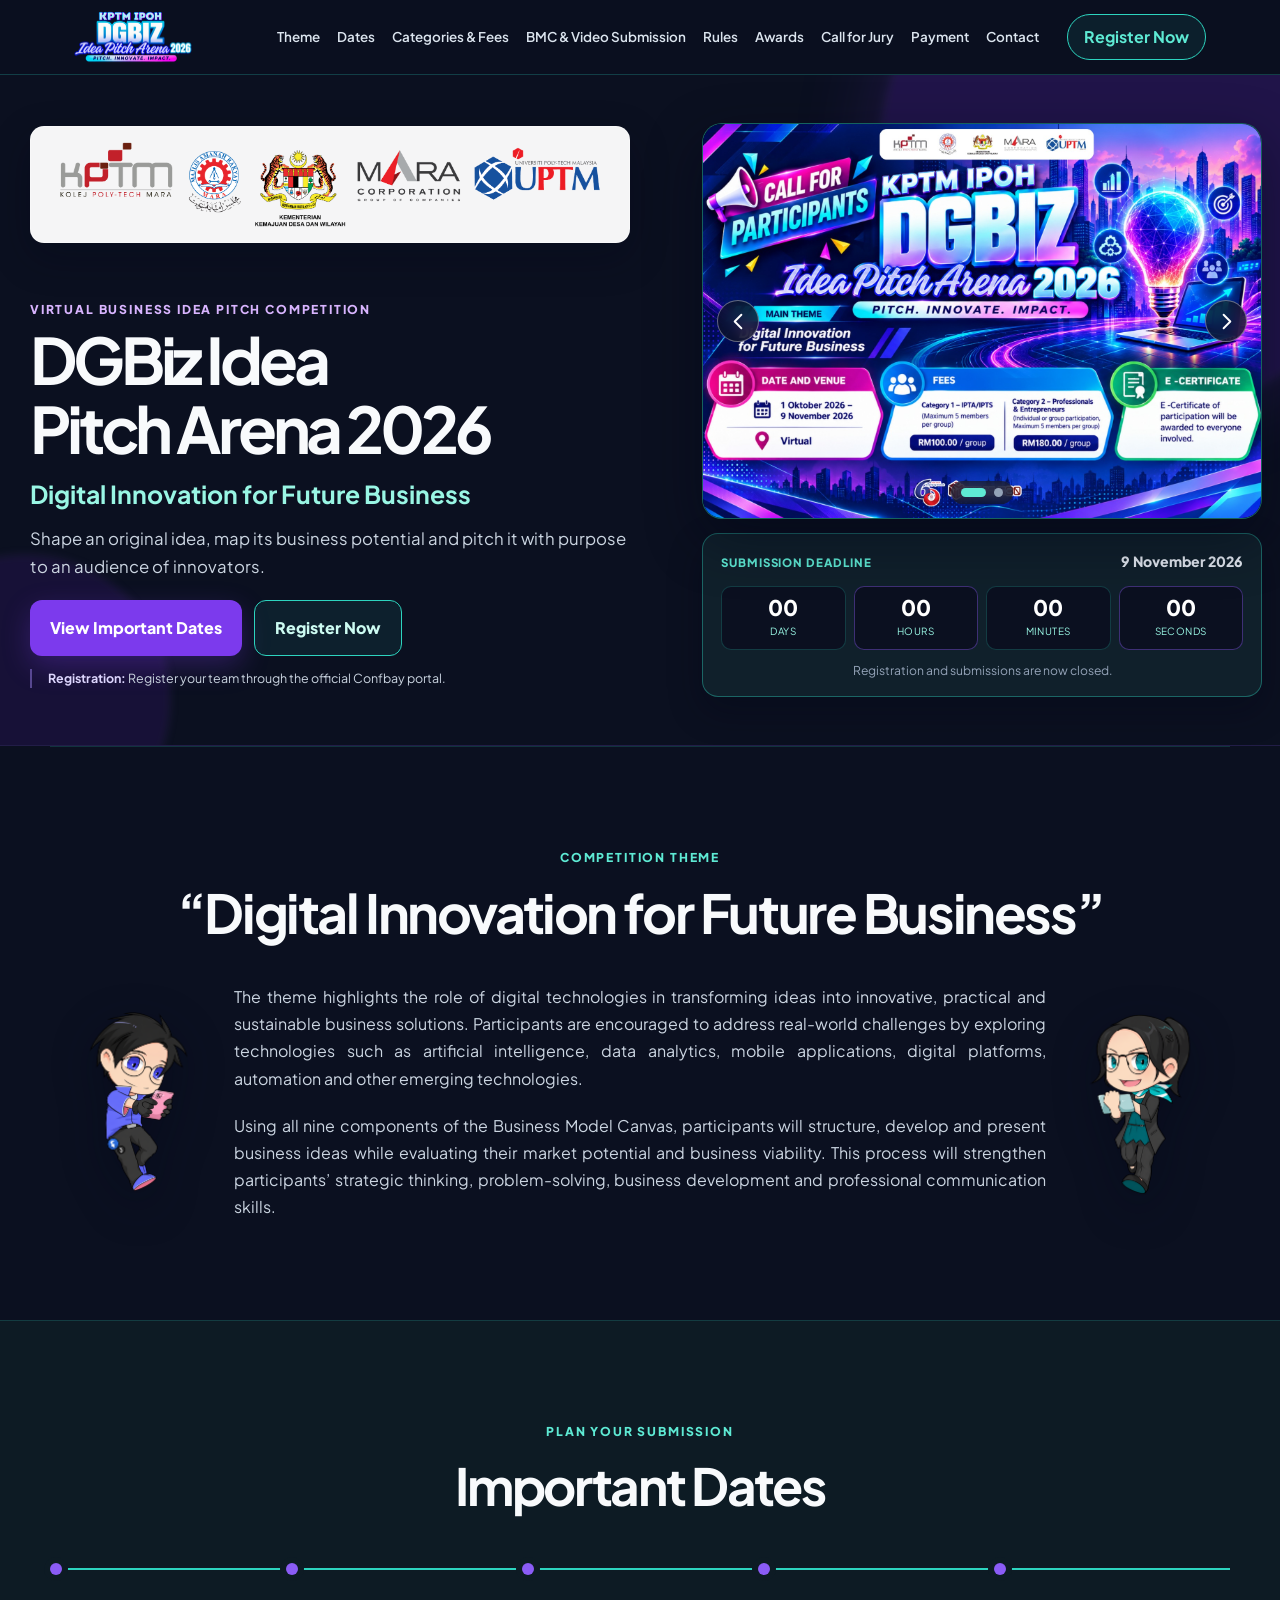
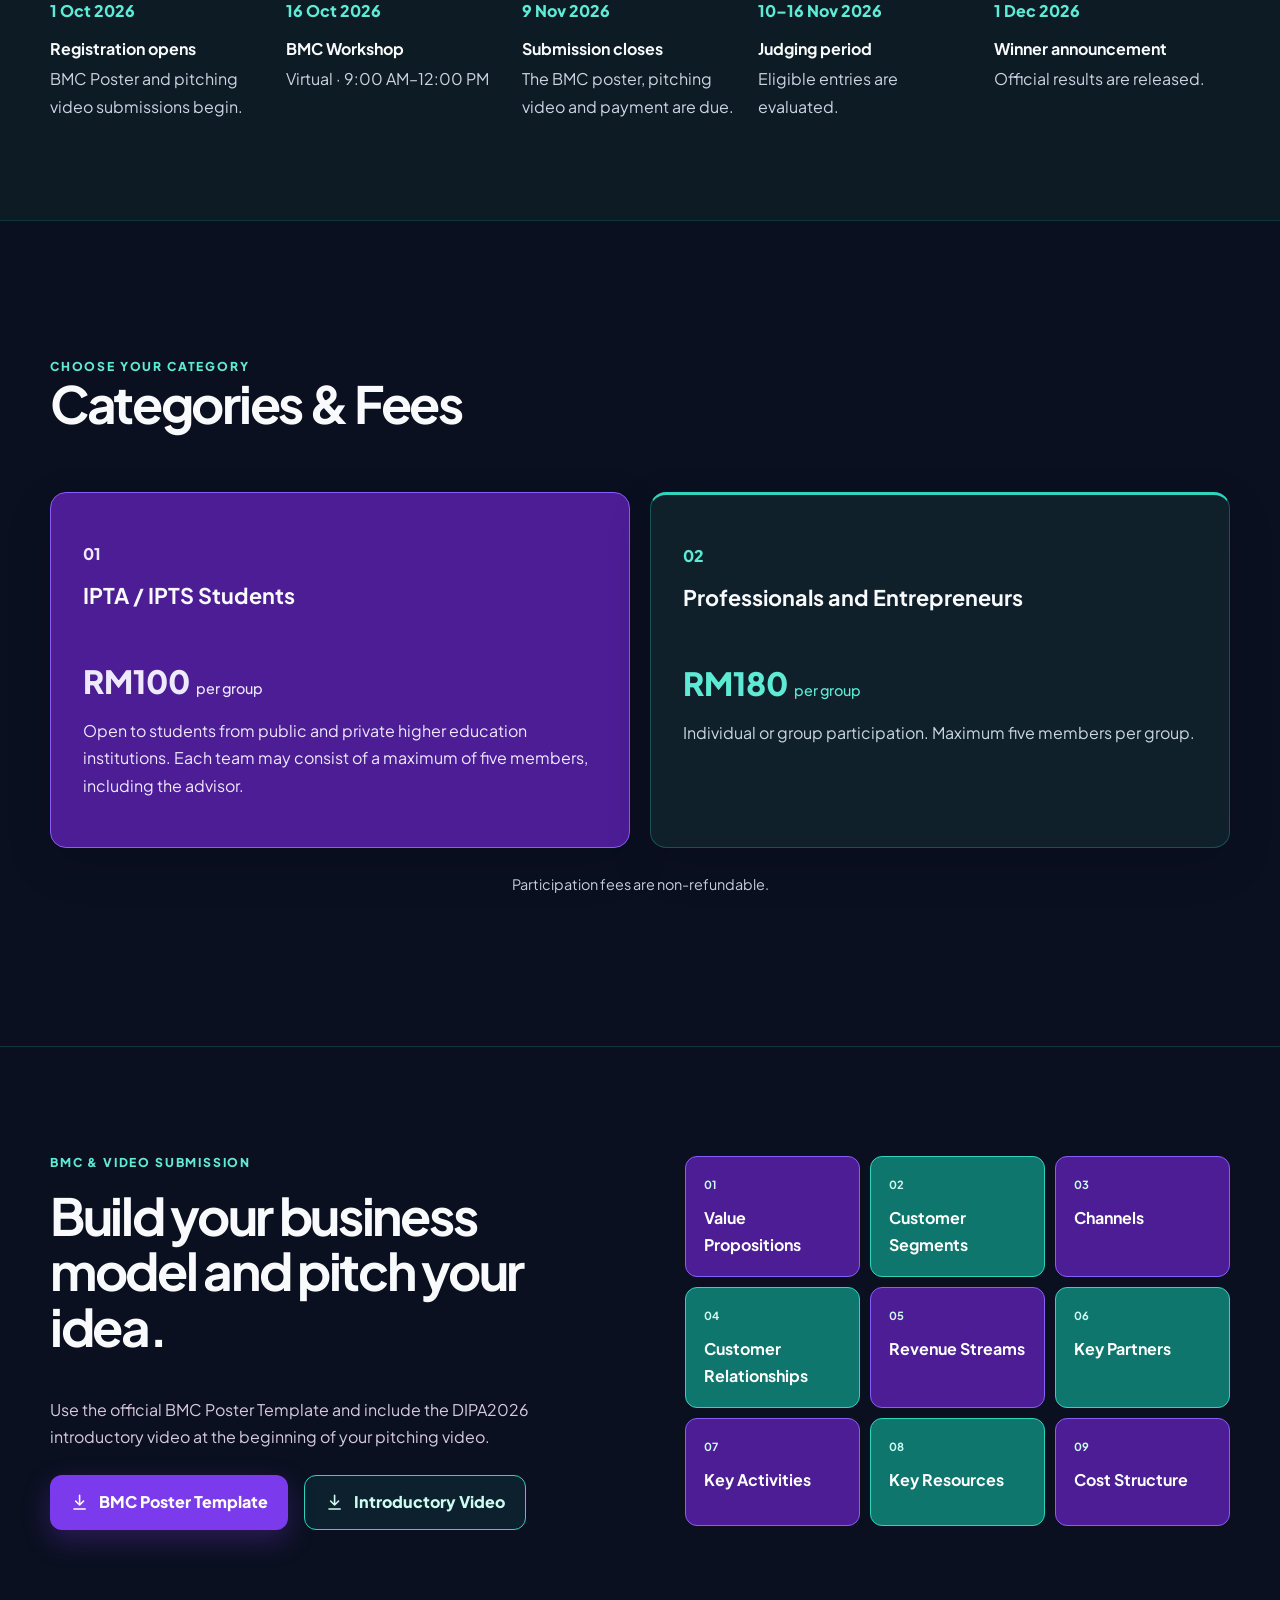
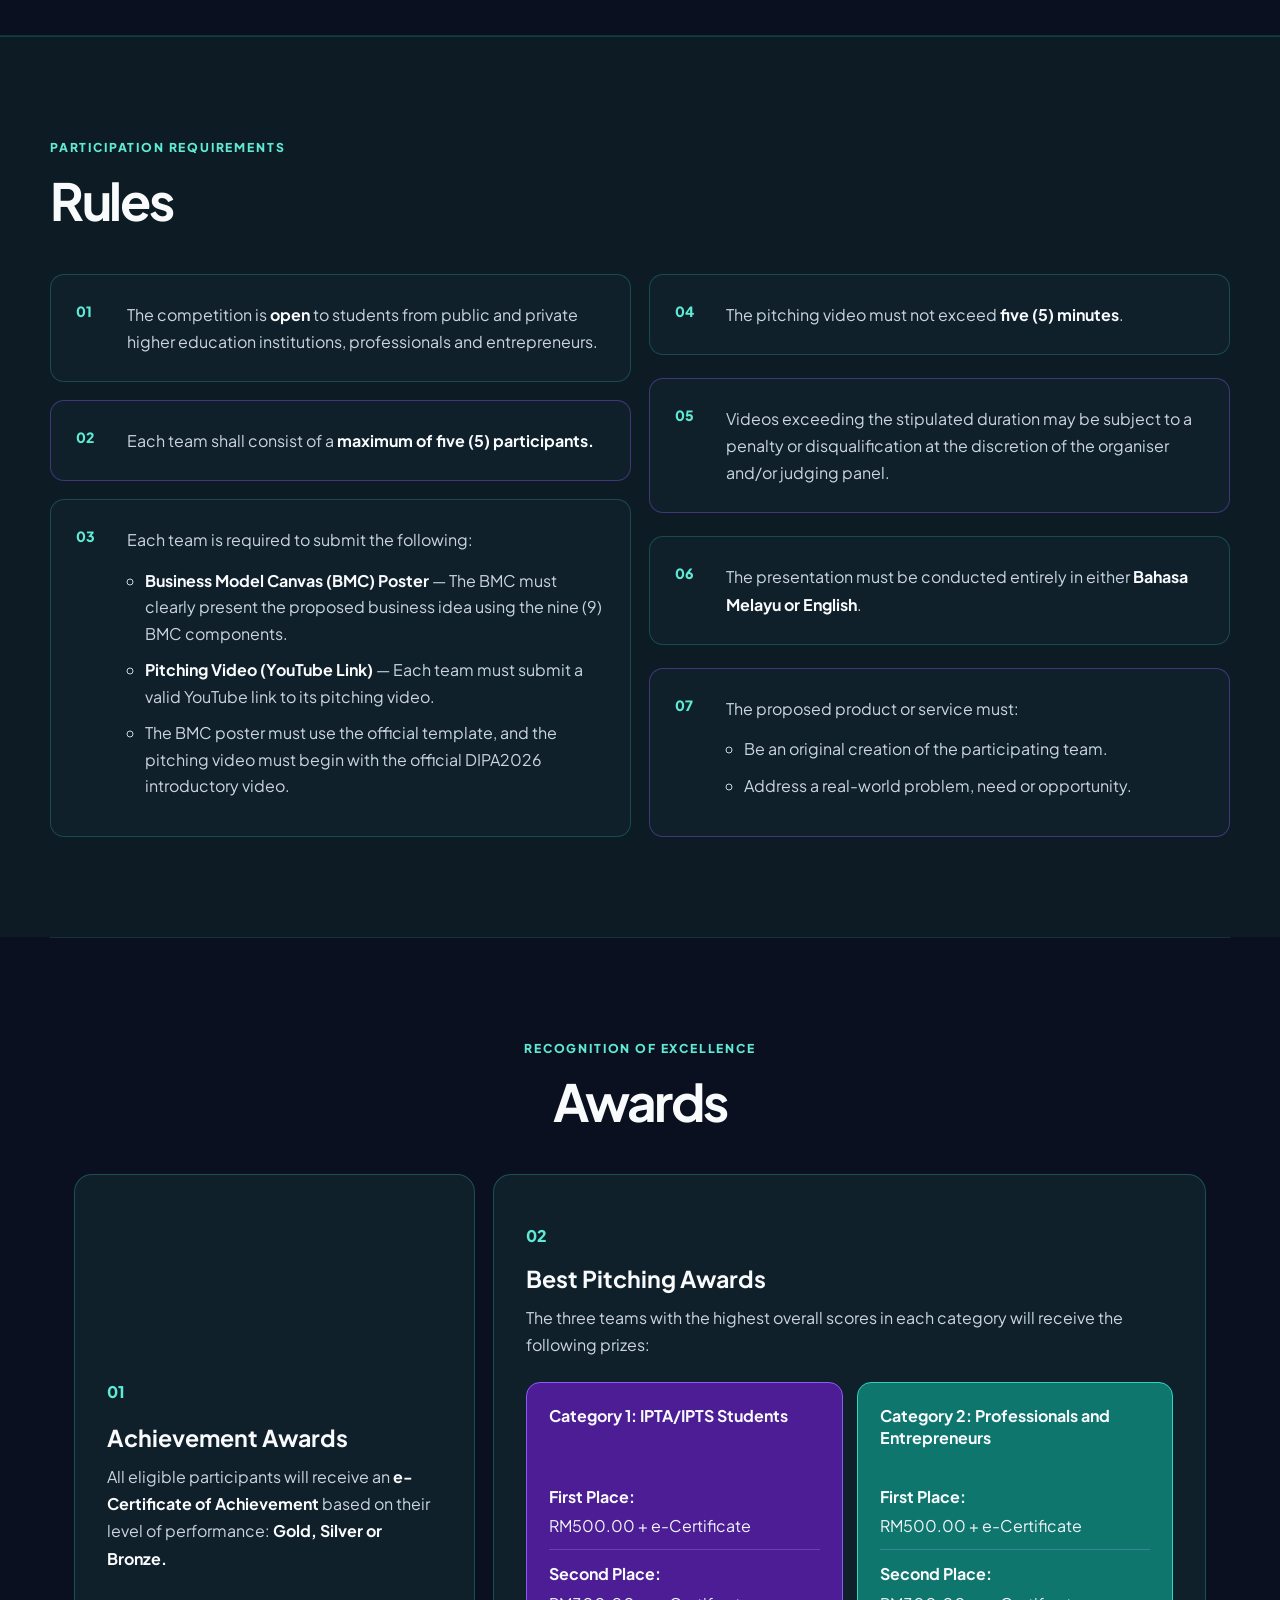
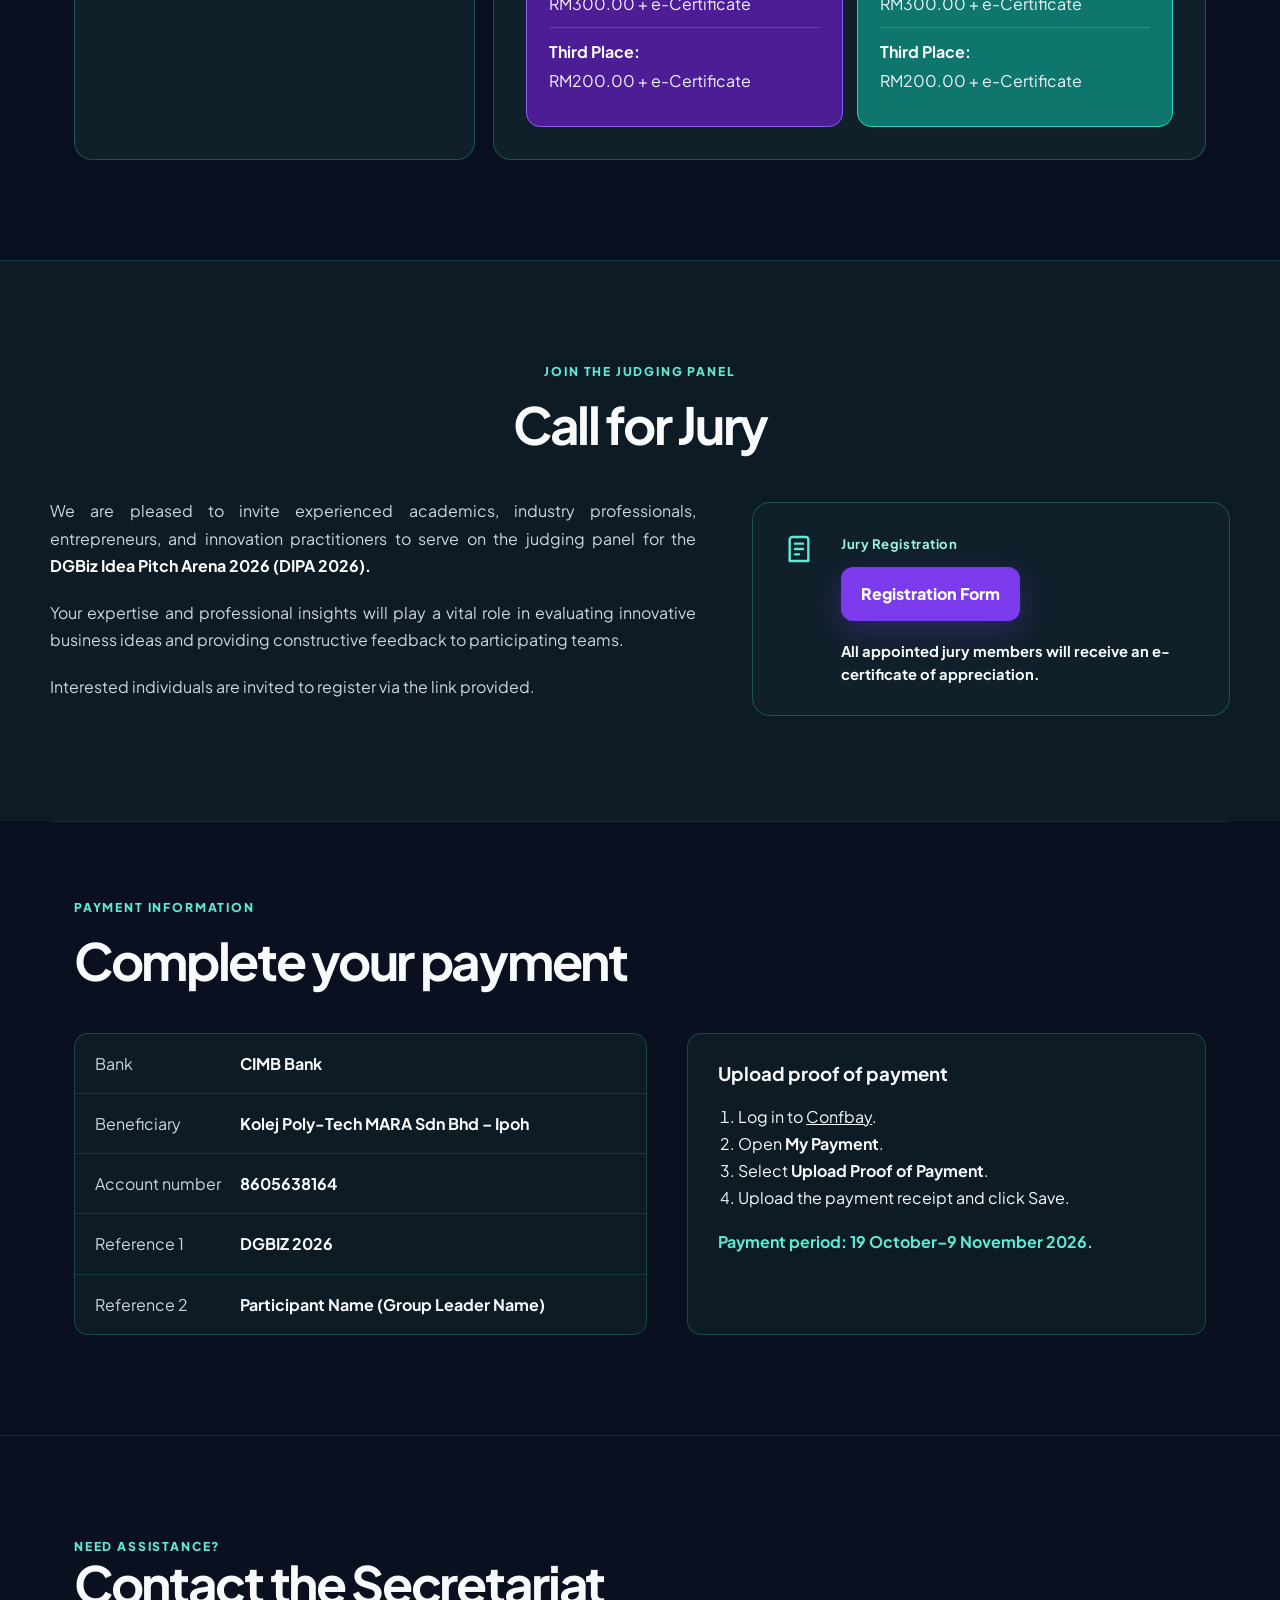
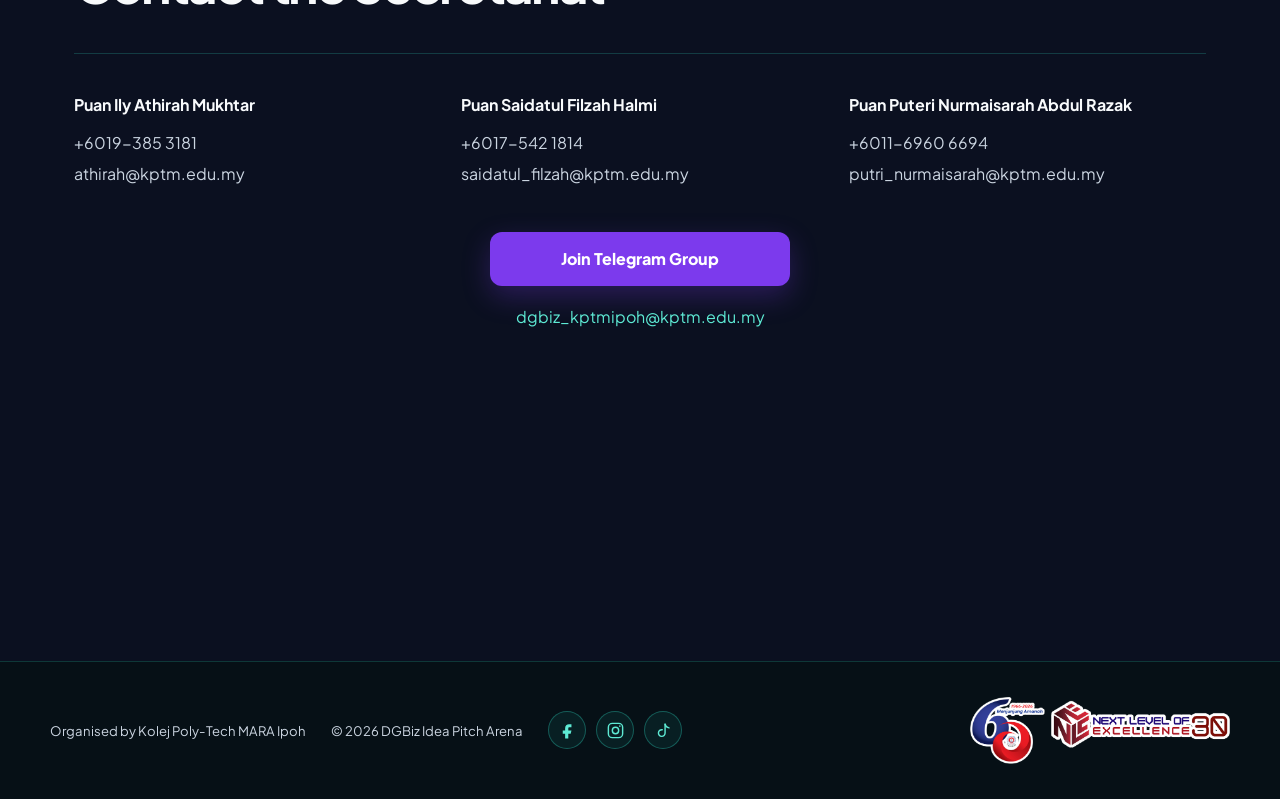
==== index.html @ 527023af "Update index.html" ====
<!doctype html>
<html lang="en-MY">
<head>
  <meta charset="utf-8">
  <meta name="viewport" content="width=device-width,initial-scale=1">
  <meta name="description" content="DGBiz Idea Pitch Arena 2026 — a virtual business idea pitching competition organised by Kolej Poly-Tech MARA Ipoh.">
  <meta name="theme-color" content="#0b1020">
  <title>DIPA 2026 | DGBiz Idea Pitch Arena</title>
  <link rel="preconnect" href="https://fonts.googleapis.com">
  <link rel="preconnect" href="https://fonts.gstatic.com" crossorigin>
  <link href="https://fonts.googleapis.com/css2?family=Plus+Jakarta+Sans:wght@400;500;600;700;800&display=swap" rel="stylesheet">
  <link rel="stylesheet" href="assets/style.css">
</head>
<body>
  <a class="skip-link" href="#main">Skip to content</a>
  <header class="site-header" id="top">
    <div class="nav-wrap">
      <a class="brand" href="#home" aria-label="DGBiz Idea Pitch Arena 2026 home">
        <img class="brand-logo header-logo" src="assets/LOGO.png" alt="KPTM Ipoh DGBiz Idea Pitch Arena 2026">
      </a>
      <button class="menu-button" type="button" aria-expanded="false" aria-controls="site-nav" aria-label="Open navigation menu">
        <svg viewBox="0 0 24 24" aria-hidden="true"><path d="M4 6h16M4 12h16M4 18h16"/></svg>
      </button>
      <nav id="site-nav" aria-label="Primary navigation">
        <a href="#theme">Theme</a>
        <a href="#dates">Dates</a>
        <a href="#categories">Categories &amp; Fees</a>
        <a href="#bmc">BMC &amp; Video Submission</a>
        <a href="#rules">Rules</a>
        <a href="#awards">Awards</a>
        <a href="#call-for-jury">Call for Jury</a>
        <a href="#payment">Payment</a>
        <a href="#contact">Contact</a>
        <a class="mobile-menu-register" href="https://submit.confbay.com/conf/dipa2026" target="_blank" rel="noopener">Register Now</a>
      </nav>
      <a class="nav-action" href="https://submit.confbay.com/conf/dipa2026" target="_blank" rel="noopener">Register Now</a>
    </div>
  </header>

  <main id="main">
    <section class="hero" id="home" aria-labelledby="hero-title">
      <div class="hero-orb orb-one"></div><div class="hero-orb orb-two"></div>
      <div class="hero-content">
        <div class="hero-copy">
          <div class="official-logos">
            <img src="assets/official-partner-logos.png" alt="Kolej Poly-Tech MARA, MARA, Malaysia, MARA Corporation and Universiti Poly-Tech Malaysia logos">
          </div>
          <p class="eyebrow">Virtual Business Idea Pitch Competition</p>
          <h1 id="hero-title">DGBiz Idea<br>Pitch Arena 2026</h1>
          <p class="hero-theme">Digital Innovation for Future Business</p>
          <p class="hero-intro">Shape an original idea, map its business potential and pitch it with purpose to an audience of innovators.</p>
          <div class="hero-actions">
            <a class="button button-light" href="#dates">View Important Dates</a>
            <a class="button button-outline coming-soon-button" aria-disabled="true" href="https://submit.confbay.com/conf/dipa2026" target="_blank" rel="noopener">Register Now</a>
          </div>
          <div class="hero-link-notes">
            <p><strong>Registration:</strong> Register your team through the official Confbay portal.</p>
          </div>
        </div>
        <div class="hero-side">
          <section class="hero-slider" aria-label="DIPA 2026 announcements" aria-roledescription="carousel">
            <div class="hero-slides" aria-live="polite">
              <figure class="hero-slide is-active">
                <img src="assets/dipa-call-for-participants.jpeg" alt="Call for Participants poster for DGBiz Idea Pitch Arena 2026">
              </figure>
              <figure class="hero-slide">
                <img src="assets/dipa-bmc-workshop.jpeg" alt="Business Model Canvas virtual workshop poster for DGBiz Idea Pitch Arena 2026">
              </figure>
            </div>
            <button class="slider-button slider-previous" type="button" aria-label="Previous slide">
              <svg viewBox="0 0 24 24" aria-hidden="true"><path d="m15 5-7 7 7 7"/></svg>
            </button>
            <button class="slider-button slider-next" type="button" aria-label="Next slide">
              <svg viewBox="0 0 24 24" aria-hidden="true"><path d="m9 5 7 7-7 7"/></svg>
            </button>
            <div class="slider-dots" role="tablist" aria-label="Choose announcement">
              <button class="slider-dot is-active" type="button" role="tab" aria-label="Show Call for Participants poster" aria-selected="true"></button>
              <button class="slider-dot" type="button" role="tab" aria-label="Show BMC Workshop poster" aria-selected="false"></button>
            </div>
          </section>
          <aside class="slider-countdown" aria-label="Countdown to the submission deadline">
            <div class="slider-countdown-heading">
              <span>Submission Deadline</span>
              <time datetime="2026-11-09T23:59:59+08:00">9 November 2026</time>
            </div>
            <div class="slider-count-grid" id="countdown" aria-live="polite">
              <div><strong id="days">--</strong><span>Days</span></div>
              <div><strong id="hours">--</strong><span>Hours</span></div>
              <div><strong id="minutes">--</strong><span>Minutes</span></div>
              <div><strong id="seconds">--</strong><span>Seconds</span></div>
            </div>
            <p class="slider-count-status" id="count-status">Registration and submissions close on this date.</p>
          </aside>
        </div>
      </div>
    </section>

    <section class="section about theme-overview" id="theme">
      <div class="section-heading">
        <p class="eyebrow purple">Competition Theme</p>
        <h2>&ldquo;Digital Innovation for Future Business&rdquo;</h2>
      </div>
      <div class="theme-mascot-layout">
        <img class="theme-mascot" src="assets/dipa-mascot-male-transparent.png" alt="DIPA 2026 male digital innovation mascot">
        <div class="about-copy theme-copy">
          <p>
            The theme highlights the role of digital technologies in transforming ideas into innovative, practical and sustainable business solutions. 
            Participants are encouraged to address real-world challenges by exploring technologies such as artificial intelligence, data analytics, 
            mobile applications, digital platforms, automation and other emerging technologies. 
          </p>
          <p>
            Using all nine components of the Business Model Canvas, participants will structure, develop and present business ideas while evaluating 
            their market potential and business viability. This process will strengthen participants’ strategic thinking, problem-solving, business 
            development and professional communication skills.
          </p>
        </div>
        <img class="theme-mascot" src="assets/dipa-mascot-female-transparent.png" alt="DIPA 2026 female business innovation mascot">
      </div>
    </section>

    <section class="section dates-section" id="dates">
      <div class="section-heading centered">
        <p class="eyebrow purple">Plan your submission</p><h2>Important Dates</h2>
      </div>
      <div class="timeline">
        <article><time datetime="2026-10-01">1 Oct 2026</time><div><h3>Registration opens</h3><p>BMC Poster and pitching video submissions begin.</p></div></article>
        <article><time datetime="2026-10-16">16 Oct 2026</time><div><h3>BMC Workshop</h3><p>Virtual · 9:00 AM–12:00 PM</p></div></article>
        <article><time datetime="2026-11-09">9 Nov 2026</time><div><h3>Submission closes</h3><p>The BMC poster, pitching video and payment are due.</p></div></article>
        <article><time datetime="2026-11-10">10–16 Nov 2026</time><div><h3>Judging period</h3><p>Eligible entries are evaluated.</p></div></article>
        <article><time datetime="2026-12-01">1 Dec 2026</time><div><h3>Winner announcement</h3><p>Official results are released.</p></div></article>
      </div>
    </section>

    <section class="section categories" id="categories">
      <div class="section-heading categories-heading"><p class="eyebrow purple">Choose your category</p><h2>Categories &amp; Fees</h2></div>
      <div class="fee-grid">
        <article class="fee-card featured"><p class="card-number">01</p><h3>IPTA / IPTS Students</h3><p class="fee">RM100 <span>per group</span></p><p>Open to students from public and private higher education institutions. Each team may consist of a maximum of five members, including the advisor.</p></article>
        <article class="fee-card"><p class="card-number">02</p><h3>Professionals and Entrepreneurs</h3><p class="fee">RM180 <span>per group</span></p><p>Individual or group participation. Maximum five members per group.</p></article>
      </div>
      <p class="note">Participation fees are non-refundable.</p>
    </section>

    <section class="bmc-section" id="bmc">
      <div class="bmc-grid">
        <div>
          <p class="eyebrow lavender">BMC &amp; Video Submission</p>
          <h2>Build your business model and pitch your idea.</h2>
          <p>Use the official BMC Poster Template and include the DIPA2026 introductory video at the beginning of your pitching video.</p>
          <div class="bmc-download-actions">
            <a class="button button-light download-button" aria-disabled="true" href="documents/DIPA2026-BMC-Poster-Template.pptx" download>
              <svg class="download-icon" viewBox="0 0 24 24" aria-hidden="true"><path d="M12 3v12m0 0 5-5m-5 5-5-5M5 20h14"/></svg>
              BMC Poster Template
            </a>
            <a class="button button-outline coming-soon-button" aria-disabled="true" href="documents/DIPA2026-Introductory-Video.mp4" download>
                <svg class="download-icon" viewBox="0 0 24 24" aria-hidden="true"><path d="M12 3v12m0 0 5-5m-5 5-5-5M5 20h14"/></svg>
                Introductory Video
              </a>
          </div>
          <!-- 
          <div class="video-download">
            <h3>DIPA2026 Introductory Video</h3>
            <p>Participants are required to include the official DIPA2026 introductory video at the beginning of the pitching video.</p>
            <a class="button button-outline coming-soon-button" aria-disabled="true" href="documents/DIPA2026-Introductory-Video.mp4" download>
              <svg class="download-icon" viewBox="0 0 24 24" aria-hidden="true"><path d="M12 3v12m0 0 5-5m-5 5-5-5M5 20h14"/></svg>
              Introductory Video
            </a>
          </div>
        -->
        </div>
        <ol class="bmc-list" aria-label="Nine Business Model Canvas components">
          <li>Value Propositions</li><li>Customer Segments</li><li>Channels</li><li>Customer Relationships</li><li>Revenue Streams</li><li>Key Partners</li><li>Key Activities</li><li>Key Resources</li><li>Cost Structure</li>
        </ol>
      </div>
    </section>

    <section class="section rules" id="rules">
      <div class="section-heading"><p class="eyebrow purple">Participation requirements</p><h2>Rules</h2></div>
      <div class="rules-columns">
        <ol class="rules-list rules-left">
          <li><p>The competition is <strong>open</strong> to students from public and private higher education institutions, professionals and entrepreneurs.</p></li>
          <li><p>Each team shall consist of a <strong>maximum of five (5) participants.</strong></p></li>
          <li>
            <p>Each team is required to submit the following:</p>
            <ul>
              <li><strong>Business Model Canvas (BMC) Poster</strong> — The BMC must clearly present the proposed business idea using the nine (9) BMC components.</li>
              <li><strong>Pitching Video (YouTube Link)</strong> — Each team must submit a valid YouTube link to its pitching video.</li>
              <li>The BMC poster must use the official template, and the pitching video must begin with the official DIPA2026 introductory video.</li>
            </ul>
          </li>
        </ol>
        <ol class="rules-list rules-right" start="4">
          <li><p>The pitching video must not exceed <strong>five (5) minutes</strong>.</p></li>
          <li><p>Videos exceeding the stipulated duration may be subject to a penalty or disqualification at the discretion of the organiser and/or judging panel.</p></li>
          <li><p>The presentation must be conducted entirely in either <strong>Bahasa Melayu or English</strong>.</p></li>
          <li>
            <p>The proposed product or service must:</p>
            <ul>
              <li>Be an original creation of the participating team.</li>
              <li>Address a real-world problem, need or opportunity.</li>
            </ul>
          </li>
        </ol>
      </div>
    </section>

    <section class="section awards-section" id="awards" aria-labelledby="awards-title">
      <div class="section-heading centered">
        <p class="eyebrow purple">Recognition of Excellence</p>
        <h2 id="awards-title">Awards</h2>
      </div>
      <div class="awards-grid">
        <article class="award-card achievement-card">
          <p class="card-number">01</p>
          <h3>Achievement Awards</h3>
          <p>All eligible participants will receive an <strong>e-Certificate of Achievement</strong> based on their level of performance: <strong>Gold, Silver or Bronze.</strong></p>
        </article>
        <article class="award-card pitching-card">
          <p class="card-number">02</p>
          <h3>Best Pitching Awards</h3>
          <p>The three teams with the highest overall scores in each category will receive the following prizes:</p>
          <div class="prize-categories">
            <div class="prize-category">
              <h4>Category 1: IPTA/IPTS Students</h4>
              <ul>
                <li><strong>First Place:</strong> <span>RM500.00 + e-Certificate</span></li>
                <li><strong>Second Place:</strong> <span>RM300.00 + e-Certificate</span></li>
                <li><strong>Third Place:</strong> <span>RM200.00 + e-Certificate</span></li>
              </ul>
            </div>
            <div class="prize-category">
              <h4>Category 2: Professionals and Entrepreneurs</h4>
              <ul>
                <li><strong>First Place:</strong> <span>RM500.00 + e-Certificate</span></li>
                <li><strong>Second Place:</strong> <span>RM300.00 + e-Certificate</span></li>
                <li><strong>Third Place:</strong> <span>RM200.00 + e-Certificate</span></li>
              </ul>
            </div>
          </div>
        </article>
      </div>
    </section>

    <section class="section jury-section" id="call-for-jury" aria-labelledby="jury-title">
      <div class="section-heading centered">
        <p class="eyebrow purple">Join the judging panel</p>
        <h2 id="jury-title">Call for Jury</h2>
      </div>
      <div class="jury-grid">
        <div class="jury-copy">
          <p>We are pleased to invite experienced academics, industry professionals, entrepreneurs, and innovation practitioners to serve on the judging panel for the <strong>DGBiz Idea Pitch Arena 2026 (DIPA 2026).</strong></p>
          <p>Your expertise and professional insights will play a vital role in evaluating innovative business ideas and providing constructive feedback to participating teams.</p>
          <p>Interested individuals are invited to register via the link provided.</p>
        </div>
        <aside class="jury-details" aria-label="Jury registration details">
          <div class="jury-detail">
            <svg class="jury-icon" viewBox="0 0 24 24" aria-hidden="true"><path d="M7 3h10a2 2 0 0 1 2 2v16H5V5a2 2 0 0 1 2-2Z"/><path d="M9 8h6M9 12h6M9 16h3"/></svg>
            <div>
              <span>Jury Registration</span>
              <a class="button button-primary jury-link" href="https://forms.gle/M1FPeaEhGWbkY5ev5" target="_blank" rel="noopener">Registration Form</a>
              <p class="jury-certificate-note"><strong>All appointed jury members will receive an e-certificate of appreciation.</strong></p>
            </div>
          </div>
          <!--
          <div class="jury-detail">
            <svg class="jury-icon" viewBox="0 0 24 24" aria-hidden="true"><path d="M7 4h3l1.5 4-2 1.5a15 15 0 0 0 5 5L16 12.5l4 1.5v3c0 1.1-.9 2-2 2C10.8 19 5 13.2 5 6a2 2 0 0 1 2-2Z"/></svg>
            <div><span>For Further Enquiries, Please Contact</span><strong>Dr. Siti Noor Azilah binti Mohd Nawi</strong><a href="tel:+60175894442">+6017-589 4442</a></div>
          </div> -->
        </aside>
      </div>
    </section>

    <!--
    <section class="section results" id="results">
      <div><p class="eyebrow purple">Official announcement</p><h2>DIPA 2026 Results</h2><p>The official results link is prepared and will be activated when the organiser publishes the winners.</p></div>
      <a class="button button-primary" href="https://www.youtube.com/" target="_blank" rel="noopener" aria-describedby="results-note">View Results <span>1 Dec 2026</span></a>
      <p class="link-note dark" id="results-note">Results are not yet available in the supplied information.</p>
    </section>
  -->

    <section class="section payment" id="payment">
      <div class="section-heading"><p class="eyebrow purple">Payment information</p><h2>Complete your payment</h2></div>
      <div class="payment-grid">
        <dl><div><dt>Bank</dt><dd>CIMB Bank</dd></div><div><dt>Beneficiary</dt><dd>Kolej Poly-Tech MARA Sdn Bhd – Ipoh</dd></div><div><dt>Account number</dt><dd>8605638164</dd></div><div><dt>Reference 1</dt><dd>DGBIZ 2026</dd></div><div><dt>Reference 2</dt><dd>Participant Name (Group Leader Name)</dd></div></dl>
        <div class="payment-steps"><h3>Upload proof of payment</h3><ol><li>Log in to <a href="https://submit.confbay.com/conf/dipa2026" target="_blank" rel="noopener">Confbay</a>.</li><li>Open <strong>My Payment</strong>.</li><li>Select <strong>Upload Proof of Payment</strong>.</li><li>Upload the payment receipt and click Save.</li></ol><p>Payment period: 19 October–9 November 2026.</p></div>
      </div>
    </section>

    <section class="contact" id="contact">
      <div class="contact-head">
        <p class="eyebrow lavender">Need assistance?</p>
        <h2>Contact the Secretariat</h2>
      </div>
      <div class="contact-list">
        <article><h3>Puan Ily Athirah Mukhtar</h3><a href="tel:+60193853181">+6019-385 3181</a><a href="mailto:athirah@kptm.edu.my">athirah@kptm.edu.my</a></article>
        <article><h3>Puan Saidatul Filzah Halmi</h3><a href="tel:+60175421814">+6017-542 1814</a><a href="mailto:saidatul_filzah@kptm.edu.my">saidatul_filzah@kptm.edu.my</a></article>
        <article><h3>Puan Puteri Nurmaisarah Abdul Razak</h3><a href="tel:+601169606694">+6011-6960 6694</a><a href="mailto:putri_nurmaisarah@kptm.edu.my">putri_nurmaisarah@kptm.edu.my</a></article>
      </div>
      <div class="contact-actions">
        <a class="button button-light" href="https://t.me/DGBiz_2026" target="_blank" rel="noopener">Join Telegram Group</a>
        <a class="contact-email" href="mailto:dgbiz_kptmipoh@kptm.edu.my">dgbiz_kptmipoh@kptm.edu.my</a>
      </div>
    </section>
  </main>
  <footer>
    <p>Organised by Kolej Poly-Tech MARA Ipoh</p>
    <p>© 2026 DGBiz Idea Pitch Arena</p>
    <div class="footer-socials" aria-label="Social media">
      <a class="social-link" href="https://www.facebook.com/kptmipohperak" target="_blank" rel="noopener" aria-label="Facebook">
        <svg viewBox="0 0 24 24" aria-hidden="true"><path d="M14 8h3V4h-3c-3 0-5 2-5 5v3H6v4h3v6h4v-6h3l1-4h-4V9c0-.7.3-1 1-1Z"/></svg>
      </a>
      <a class="social-link" href="https://www.instagram.com/kptmipohofficial/" target="_blank" rel="noopener" aria-label="Instagram">
        <svg viewBox="0 0 24 24" aria-hidden="true"><rect x="3" y="3" width="18" height="18" rx="5"/><circle cx="12" cy="12" r="4"/><circle class="social-dot" cx="17.5" cy="6.5" r="1"/></svg>
      </a>
      <a class="social-link" href="https://www.tiktok.com/@kptmipoh" target="_blank" rel="noopener" aria-label="TikTok">
        <svg viewBox="0 0 24 24" aria-hidden="true"><path d="M14 4v11.2a4.2 4.2 0 1 1-3.6-4.15"/><path d="M14 4c.6 2.8 2.4 4.4 5 4.7"/></svg>
      </a>
    </div>
    <a class="brand footer-brand" href="#top" aria-label="Back to the top">
      <img class="brand-logo footer-logo" src="assets/mara60-nle.png" alt="MARA 60 Years — Next Level of Excellence">
    </a>
  </footer>
  <div class="mobile-floating-actions" aria-label="Quick actions">
    <a class="mobile-top-button" id="mobile-top-button" href="#home" aria-label="Back to the home section" title="Home">
      <svg viewBox="0 0 24 24" aria-hidden="true"><path d="M12 19V5M6 11l6-6 6 6"/></svg>
    </a>
  </div>
  <script src="assets/script.js"></script>
</body>
</html>
---- assets/style.css ----
:root{--ink:#211532;--muted:#695d75;--purple:#5b21b6;--deep:#35105f;--dark:#22083f;--violet:#7c3aed;--lavender:#ede9fe;--pale:#f8f6fc;--white:#fff;--line:#ded7e8;--shadow:0 24px 70px rgba(45,17,76,.14)}
*{box-sizing:border-box}html{scroll-behavior:smooth}body{margin:0;color:var(--ink);background:var(--white);font:16px/1.65 "DM Sans",sans-serif}a{color:inherit}h1,h2,h3{font-family:"Manrope",sans-serif;line-height:1.08;margin-top:0}h2{font-size:clamp(2rem,4vw,3.6rem);letter-spacing:-.045em}.skip-link{position:fixed;top:-5rem;left:1rem;background:#fff;padding:.8rem 1rem;z-index:99}.skip-link:focus{top:1rem}.site-header{position:sticky;top:0;z-index:20;background:rgba(255,255,255,.94);backdrop-filter:blur(18px);border-bottom:1px solid rgba(91,33,182,.1)}.nav-wrap{max-width:1180px;margin:auto;min-height:74px;padding:0 24px;display:flex;align-items:center;gap:28px}.brand{text-decoration:none;display:inline-flex;align-items:baseline;font-family:"Manrope",sans-serif;font-weight:800;letter-spacing:-.06em}.brand-mark{font-size:1.55rem;color:var(--deep)}.brand-year{font-size:.78rem;margin-left:4px;color:var(--violet);letter-spacing:.02em}.site-header nav{display:flex;gap:25px;margin-left:auto}.site-header nav a{text-decoration:none;font-weight:600;font-size:.92rem;color:#4d405a}.site-header nav a:hover{color:var(--purple)}.nav-action{border:1px solid var(--purple);border-radius:99px;color:var(--purple);font-weight:700;text-decoration:none;padding:.55rem 1rem}.menu-button{display:none;margin-left:auto;background:none;border:1px solid var(--line);border-radius:8px;padding:.5rem .75rem}.hero{position:relative;overflow:hidden;background:var(--deep);color:#fff;min-height:690px;display:grid;align-items:center}.hero:before{content:"";position:absolute;inset:0;background:linear-gradient(120deg,rgba(255,255,255,.025) 25%,transparent 25%) 0 0/34px 34px;opacity:.5}.hero-orb{position:absolute;border-radius:50%;filter:blur(4px);border:1px solid rgba(255,255,255,.08)}.orb-one{width:520px;height:520px;right:-120px;top:-180px;background:rgba(124,58,237,.28)}.orb-two{width:290px;height:290px;left:-120px;bottom:-100px;background:rgba(196,181,253,.12)}.hero-content{position:relative;z-index:1;max-width:1180px;width:100%;margin:auto;padding:95px 24px;display:grid;grid-template-columns:1.18fr .82fr;gap:80px;align-items:center}.eyebrow{text-transform:uppercase;letter-spacing:.15em;font-size:.76rem;font-weight:800;margin:0 0 1rem;color:#d8b4fe}.eyebrow.purple{color:var(--purple)}.eyebrow.lavender{color:#d8b4fe}.hero-logo{display:inline-flex;align-items:baseline;border:1px solid rgba(255,255,255,.28);border-radius:99px;padding:.35rem .75rem;margin-bottom:1rem;font-family:"Manrope",sans-serif;font-weight:800}.hero-logo span{letter-spacing:-.06em}.hero-logo b{font-size:.7rem;margin-left:.35rem;color:#d8b4fe}.hero h1{font-size:clamp(3.2rem,6vw,5.7rem);letter-spacing:-.065em;margin-bottom:1rem}.hero-theme{font-family:"Manrope";font-weight:700;font-size:clamp(1.15rem,2vw,1.55rem);color:#ddd6fe;margin:.5rem 0}.hero-intro{max-width:610px;color:#d6cae1;font-size:1.05rem}.hero-actions{display:flex;gap:12px;flex-wrap:wrap;margin-top:2rem}.button{display:inline-flex;align-items:center;justify-content:center;gap:.6rem;padding:.85rem 1.25rem;border-radius:8px;font-weight:800;text-decoration:none;transition:.2s transform,.2s background}.button:hover{transform:translateY(-2px)}.button span{font-size:.72rem;opacity:.72}.button-light{background:#fff;color:var(--deep)}.button-outline{border:1px solid rgba(255,255,255,.38);color:#fff}.button-primary{background:var(--purple);color:#fff}.countdown-card{background:#fff;color:var(--ink);padding:34px;border-radius:20px;box-shadow:var(--shadow);border-top:5px solid #a78bfa}.count-label{text-transform:uppercase;letter-spacing:.14em;color:var(--purple);font-weight:800;font-size:.72rem;margin:0}.countdown-card h2{font-size:1.7rem;margin:.4rem 0}.count-date{color:var(--muted);margin:.2rem 0 1.5rem}.count-grid{display:grid;grid-template-columns:repeat(4,1fr);gap:8px}.count-grid div{background:var(--pale);text-align:center;padding:12px 5px;border-radius:10px}.count-grid strong{font-family:"Manrope";display:block;font-size:1.65rem;color:var(--deep)}.count-grid span{font-size:.68rem;text-transform:uppercase;color:var(--muted)}.count-status{margin:1.2rem 0 0;font-size:.85rem;color:var(--muted)}.intro-strip{max-width:1180px;margin:-26px auto 0;position:relative;z-index:3;background:#fff;border:1px solid var(--line);box-shadow:0 16px 50px rgba(45,17,76,.09);display:grid;grid-template-columns:repeat(4,1fr);border-radius:14px}.intro-strip div{padding:22px 25px;border-right:1px solid var(--line)}.intro-strip div:last-child{border:0}.intro-strip span{display:block;text-transform:uppercase;letter-spacing:.12em;font-size:.68rem;color:var(--muted);font-weight:700}.intro-strip strong{font-family:"Manrope"}.section{max-width:1180px;margin:auto;padding:100px 24px}.about{display:grid;grid-template-columns:1fr 1fr;gap:100px;align-items:start}.about-copy{font-size:1.12rem;color:var(--muted);padding-top:2rem}.dates-section{max-width:none;background:var(--pale)}.dates-section>*{max-width:1180px;margin-left:auto;margin-right:auto}.centered{text-align:center}.timeline{margin-top:55px;display:grid;grid-template-columns:repeat(5,1fr);border-top:2px solid #c4b5fd}.timeline article{position:relative;padding:28px 20px 0 0}.timeline article:before{content:"";position:absolute;width:12px;height:12px;border-radius:50%;background:var(--purple);top:-7px;left:0;box-shadow:0 0 0 6px var(--pale)}.timeline time{font-family:"Manrope";font-weight:800;color:var(--purple)}.timeline h3{font-size:1rem;margin:1rem 0 .5rem}.timeline p{font-size:.9rem;color:var(--muted);margin:0}.fee-grid{display:grid;grid-template-columns:repeat(2,1fr);gap:20px;margin-top:45px}.fee-card{border:1px solid var(--line);border-radius:16px;padding:32px;min-height:300px;background:#fff}.fee-card.featured{background:var(--deep);color:#fff;border-color:var(--deep)}.fee-card.featured p{color:#d9cce5}.card-number{color:var(--purple);font-weight:800}.fee-card h3{font-size:1.35rem;min-height:56px}.fee{font:800 2rem "Manrope";color:var(--purple);margin:.75rem 0}.fee span{font:500 .9rem "DM Sans"}.fee-card p:last-child,.note{color:var(--muted)}.note{text-align:center;font-size:.9rem;margin-top:25px}.bmc-section{background:var(--deep);color:#fff;padding:105px 24px}.bmc-grid{max-width:1180px;margin:auto;display:grid;grid-template-columns:1fr 1fr;gap:90px;align-items:center}.bmc-grid h2{max-width:600px}.bmc-grid>div>p:not(.eyebrow):not(.link-note){color:#d7cadd;max-width:590px}.link-note{font-size:.78rem;color:#c4b5d0}.bmc-list{list-style:none;margin:0;padding:0;display:grid;grid-template-columns:repeat(3,1fr);gap:10px;counter-reset:bmc}.bmc-list li{counter-increment:bmc;min-height:108px;background:rgba(255,255,255,.08);border:1px solid rgba(255,255,255,.12);border-radius:12px;padding:18px;font-weight:700}.bmc-list li:before{content:"0" counter(bmc);display:block;color:#c4b5fd;font-size:.7rem;margin-bottom:10px}.rule-grid{display:grid;grid-template-columns:repeat(4,1fr);gap:24px;margin-top:45px}.rule-grid article{border-top:3px solid var(--purple);padding-top:22px}.rule-grid span{font-weight:800;color:#a78bfa}.rule-grid h3{font-size:1.15rem;margin:.9rem 0 .4rem}.rule-grid p{color:var(--muted);font-size:.94rem}.results{background:var(--lavender);max-width:1132px;border-radius:20px;padding:60px;display:grid;grid-template-columns:1fr auto;align-items:center;gap:25px;margin-bottom:100px}.results h2{margin-bottom:.5rem}.results p{color:var(--muted)}.results .link-note{grid-column:2}.dark{color:var(--muted)}.payment{padding-top:0}.payment-grid{display:grid;grid-template-columns:1.05fr .95fr;gap:40px;margin-top:45px}.payment dl{margin:0;border:1px solid var(--line);border-radius:14px;overflow:hidden}.payment dl div{display:grid;grid-template-columns:145px 1fr;padding:16px 20px;border-bottom:1px solid var(--line)}.payment dl div:last-child{border:0}.payment dt{color:var(--muted)}.payment dd{margin:0;font-weight:700}.payment-steps{background:var(--pale);border-radius:14px;padding:30px}.payment-steps ol{padding-left:1.25rem}.payment-steps p{color:var(--purple);font-weight:700}.contact{background:var(--dark);color:#fff;padding:100px max(24px,calc((100vw - 1132px)/2))}.contact-head{display:grid;grid-template-columns:1fr auto;gap:8px 30px;align-items:center;border-bottom:1px solid rgba(255,255,255,.15);padding-bottom:42px}.contact-head h2{grid-column:1;margin:0}.contact-head p{grid-column:1;margin:0}.contact-head p a{color:#ddd6fe}.contact-head .button{grid-column:2;grid-row:1/4}.contact-list{display:grid;grid-template-columns:repeat(3,1fr);gap:30px;padding-top:42px}.contact-list h3{font-size:1rem}.contact-list a{display:block;color:#cfc2db;text-decoration:none;font-size:.9rem;margin:.2rem 0}.contact-list a:hover{text-decoration:underline}footer{padding:35px 24px;max-width:1180px;margin:auto;display:flex;align-items:center;gap:25px;color:var(--muted);font-size:.82rem}.footer-brand{margin-left:auto;margin-right:0}.disabled-link{cursor:pointer}
@media(max-width:900px){.site-header nav,.nav-action{display:none}.menu-button{display:block}.site-header nav.open{display:flex;position:absolute;top:74px;left:0;right:0;background:#fff;padding:20px 24px;flex-direction:column;border-bottom:1px solid var(--line)}.hero-content,.about,.bmc-grid,.payment-grid{grid-template-columns:1fr}.hero-content{gap:45px;padding-top:70px}.intro-strip{margin:-20px 18px 0;grid-template-columns:repeat(2,1fr)}.intro-strip div:nth-child(2){border-right:0}.intro-strip div:nth-child(-n+2){border-bottom:1px solid var(--line)}.timeline{grid-template-columns:1fr;border-top:0;border-left:2px solid #c4b5fd;margin-left:8px}.timeline article{padding:0 0 32px 28px}.timeline article:before{top:5px;left:-7px}.fee-grid{grid-template-columns:1fr}.fee-card h3{min-height:auto}.rule-grid{grid-template-columns:repeat(2,1fr)}.contact-list{grid-template-columns:1fr}.results{margin-left:20px;margin-right:20px}.bmc-grid{gap:45px}}
@media(max-width:600px){h2{font-size:2.15rem}.hero{min-height:auto}.hero-content{padding:55px 20px 75px}.hero h1{font-size:3.05rem}.countdown-card{padding:24px}.count-grid strong{font-size:1.3rem}.intro-strip{grid-template-columns:1fr}.intro-strip div{border-right:0;border-bottom:1px solid var(--line)!important}.intro-strip div:last-child{border-bottom:0!important}.section{padding:75px 20px}.about{gap:12px}.bmc-section{padding:75px 20px}.bmc-list{grid-template-columns:repeat(2,1fr)}.rule-grid{grid-template-columns:1fr}.results{display:block;padding:38px 25px;margin-bottom:75px}.results .button{margin-top:15px}.payment dl div{grid-template-columns:1fr;gap:3px}.contact{padding-top:75px;padding-bottom:75px}.contact-head{display:block}.contact-head .button{margin-top:22px}.contact-list{gap:15px}footer{align-items:flex-start;flex-direction:column}.footer-brand{margin:0}}
@media(prefers-reduced-motion:reduce){html{scroll-behavior:auto}.button{transition:none}}
.hero:before{background:none}

/* Dark violet visual system adapted from the supplied reference */
:root{--ink:#f8fafc;--muted:#a8b0c0;--purple:#8b5cf6;--deep:#0f172a;--dark:#0b1120;--violet:#7c3aed;--lavender:#1e1b4b;--pale:#111827;--white:#f8fafc;--line:rgba(139,92,246,.2);--shadow:0 20px 60px rgba(76,29,149,.28)}
body{background:#0f172a;color:#f8fafc;font-family:"Plus Jakarta Sans",sans-serif}
h1,h2,h3,.brand,.count-grid strong,.fee{font-family:"Plus Jakarta Sans",sans-serif}
.site-header{background:rgba(15,23,42,.94);border-color:rgba(139,92,246,.22)}
.brand-mark{color:#fff}.brand-year,.site-header nav a:hover{color:#a78bfa}.site-header nav a{color:#cbd5e1}
.nav-action{border-color:#8b5cf6;color:#c4b5fd;background:rgba(124,58,237,.08)}
.menu-button{color:#e2e8f0;border-color:#334155}
.site-header nav.open{background:#0f172a;border-color:#334155}
.hero{background:#0f172a;min-height:760px;border-bottom:1px solid rgba(139,92,246,.18)}
.hero:after{content:"";position:absolute;inset:0;background-image:radial-gradient(rgba(167,139,250,.16) 1px,transparent 1px);background-size:25px 25px;opacity:.22;pointer-events:none}
.orb-one{background:rgba(109,40,217,.22);box-shadow:0 0 90px rgba(124,58,237,.2)}
.orb-two{background:rgba(76,29,149,.2)}
.hero-content{max-width:1240px;grid-template-columns:1.15fr .85fr}
.hero-logo{background:rgba(76,29,149,.45);border-color:rgba(167,139,250,.35);color:#fff}
.hero-theme{color:#c4b5fd}.hero-intro{color:#cbd5e1}
.button{border-radius:12px}.button-light,.button-primary{background:#7c3aed;color:#fff;box-shadow:0 10px 28px rgba(124,58,237,.28)}
.button-light:hover,.button-primary:hover{background:#8b5cf6}.button-outline{background:rgba(15,23,42,.68);border-color:rgba(167,139,250,.32);color:#ddd6fe}
.countdown-card{background:rgba(30,41,59,.82);color:#f8fafc;border:1px solid rgba(139,92,246,.32);border-top:1px solid rgba(139,92,246,.32);backdrop-filter:blur(16px);box-shadow:0 0 45px rgba(124,58,237,.2);border-radius:24px}
.count-label,.count-date{color:#a78bfa}.count-status{color:#94a3b8}.count-grid div{background:#0f172a;border:1px solid rgba(139,92,246,.22)}.count-grid strong{color:#fff}.count-grid span{color:#94a3b8}
.intro-strip{background:rgba(30,41,59,.92);border-color:rgba(139,92,246,.22);box-shadow:0 15px 50px rgba(2,6,23,.35)}
.intro-strip div{border-color:#334155}.intro-strip span{color:#94a3b8}.intro-strip strong{color:#f8fafc}
.section,.about{background:#0f172a}.about-copy,.fee-card p:last-child,.note,.rule-grid p,.results p,.dark,.payment dt{color:#a8b0c0}
.dates-section{background:#111827}.timeline{border-color:#6d28d9}.timeline article:before{background:#8b5cf6;box-shadow:0 0 0 6px #111827}.timeline time{color:#a78bfa}.eyebrow.purple{color:#d8b4fe}.timeline p{color:#94a3b8}
.categories{max-width:none;padding-left:max(24px,calc((100vw - 1180px)/2));padding-right:max(24px,calc((100vw - 1180px)/2))}.fee-grid{max-width:1180px}.fee-card{background:rgba(30,41,59,.72);border-color:rgba(139,92,246,.22);backdrop-filter:blur(10px);box-shadow:0 16px 44px rgba(2,6,23,.2)}.fee-card.featured{background:#4c1d95;border-color:#7c3aed}.fee-card.featured p{color:#ddd6fe}.card-number,.fee{color:#a78bfa}
.bmc-section{background:#0f172a;border-block:1px solid rgba(139,92,246,.18)}.bmc-list li{background:#4c1d95;border-color:#7c3aed}
.rules{background:#111827;max-width:none;padding-left:max(24px,calc((100vw - 1180px)/2));padding-right:max(24px,calc((100vw - 1180px)/2))}.rule-grid{max-width:1180px}.rule-grid article{background:rgba(30,41,59,.58);border:1px solid rgba(139,92,246,.18);border-top:3px solid #8b5cf6;border-radius:14px;padding:24px}.rule-grid span{color:#a78bfa}
.results{background:#1e1b4b;border:1px solid rgba(139,92,246,.26);box-shadow:0 20px 55px rgba(2,6,23,.28)}
.payment{background:#0f172a}.payment dl{border-color:#334155;background:#111827}.payment dl div{border-color:#334155}.payment-steps{background:#111827;border:1px solid rgba(139,92,246,.18)}.payment-steps p{color:#a78bfa}
#payment{padding-top:75px}
.contact{background:#0f172a;border-top:1px solid rgba(139,92,246,.18)}.contact-list a{color:#a8b0c0}
footer{max-width:none;padding-left:max(24px,calc((100vw - 1180px)/2));padding-right:max(24px,calc((100vw - 1180px)/2));background:#070d19;color:#94a3b8;border-top:1px solid #1e293b}.footer-brand .brand-mark{color:#fff}
.footer-socials{display:flex;align-items:center;gap:10px}.social-link{display:grid;place-items:center;width:38px;height:38px;border:1px solid rgba(167,139,250,.3);border-radius:50%;color:#c4b5fd;background:rgba(76,29,149,.18);transition:.2s background,.2s color,.2s transform}.social-link svg{width:19px;height:19px;fill:currentColor}.social-link:nth-child(2) svg,.social-link:nth-child(3) svg{fill:none;stroke:currentColor;stroke-width:1.8;stroke-linecap:round;stroke-linejoin:round}.social-link:nth-child(2) .social-dot{fill:currentColor;stroke:none}.social-link[aria-disabled="true"]{cursor:default;pointer-events:none}.social-link:hover{background:#4c1d95;color:#fff;transform:translateY(-2px)}
@media(max-width:600px){footer>p{margin:0}.footer-socials{margin:.35rem 0}}

.hero:before,.hero:after{background:none}
.official-logos{max-width:690px;margin:0 0 2rem;padding:13px 18px;background:rgba(255,255,255,.96);border:1px solid rgba(255,255,255,.28);border-radius:14px;box-shadow:0 14px 38px rgba(2,6,23,.3)}
.official-logos img{display:block;width:100%;height:auto}
.coming-soon-button{border-color:rgba(167,139,250,.44);background:rgba(76,29,149,.2)}
.hero-link-notes{max-width:690px;margin-top:1.2rem;padding-left:1rem;border-left:2px solid rgba(167,139,250,.45)}
.hero-link-notes p{margin:.35rem 0;color:#a8b0c0;font-size:.78rem;line-height:1.55}
.hero-link-notes strong{color:#ddd6fe}
@media(max-width:600px){.official-logos{padding:9px 11px;margin-bottom:1.4rem}.hero-actions .button{width:100%}}
.site-header nav{gap:17px}.site-header nav a{font-size:.84rem}
.submission-actions{padding-top:90px;padding-bottom:90px}
.submission-action-grid{display:grid;grid-template-columns:repeat(2,1fr);gap:22px;max-width:900px;margin:42px auto 0}
.submission-action-grid article{scroll-margin-top:290px;background:rgba(30,41,59,.72);border:1px solid rgba(139,92,246,.24);border-radius:18px;padding:32px;box-shadow:0 16px 44px rgba(2,6,23,.2)}
.submission-action-grid h3{font-size:1.45rem;margin-bottom:.6rem}.submission-action-grid article>p:not(.card-number){color:#a8b0c0;margin-bottom:1.5rem}
@media(max-width:1080px){.site-header nav{gap:12px}.site-header nav a{font-size:.78rem}}
@media(max-width:900px){.submission-action-grid{grid-template-columns:1fr}.submission-action-grid article{scroll-margin-top:210px}}
.hero-theme,.intro-strip strong,.timeline time,.fee{font-family:"Plus Jakarta Sans",sans-serif}
.rules-list{list-style:none;counter-reset:rules;display:grid;grid-template-columns:repeat(2,1fr);gap:18px;max-width:1180px;margin:45px auto 0;padding:0}
.rules-list>li{counter-increment:rules;position:relative;background:rgba(30,41,59,.58);border:1px solid rgba(139,92,246,.18);border-radius:14px;padding:26px 26px 26px 76px;color:#a8b0c0;min-height:120px}
.rules-list>li:before{content:counter(rules,decimal-leading-zero);position:absolute;top:25px;left:25px;color:#a78bfa;font-weight:800;font-size:.88rem}
.rules-list p{margin:0}.rules-list strong{color:#f8fafc}.rules-list ul{margin:.9rem 0 0;padding-left:1.15rem}.rules-list ul li{margin:.65rem 0}
@media(max-width:760px){.rules-list{grid-template-columns:1fr}.rules-list>li{padding:22px 22px 22px 64px}.rules-list>li:before{top:22px;left:22px}}
.rules-list{display:block;columns:2;column-gap:18px}
.rules-list>li{display:inline-block;width:100%;min-height:0;margin:0 0 18px;break-inside:avoid-column;vertical-align:top}
@media(max-width:760px){.rules-list{columns:1}}
.download-icon{width:1.2rem;height:1.2rem;flex:0 0 auto;fill:none;stroke:currentColor;stroke-width:2;stroke-linecap:round;stroke-linejoin:round}
.brand{align-items:center;flex:0 0 auto;line-height:0}
.brand-logo{display:block;width:auto;object-fit:contain}
.header-logo,.footer-logo{width:118px;height:auto;max-height:54px}
.footer-brand{background:transparent;border:0;border-radius:0;box-shadow:none}
.site-header .brand{padding:0;background:transparent;border:0;border-radius:0;box-shadow:none}
.footer-brand{padding:0}
@media(max-width:1080px){.header-logo,.footer-logo{width:106px;max-height:49px}.nav-wrap{gap:18px}}
@media(max-width:600px){.header-logo,.footer-logo{width:96px;max-height:44px}.site-header .brand,.footer-brand{padding:0}}
.footer-logo{width:260px;max-height:68px}
.footer-brand{padding:0}
@media(max-width:1080px){.footer-logo{width:230px;max-height:60px}}
@media(max-width:600px){.footer-logo{width:210px;max-height:55px}.footer-brand{padding:0}}
.rules-columns{display:grid;grid-template-columns:repeat(2,minmax(0,1fr));gap:18px;max-width:1180px;margin:45px auto 0;align-items:stretch}
.rules-columns .rules-list{display:flex;flex-direction:column;justify-content:space-between;columns:auto;gap:18px;margin:0;height:100%}
.rules-columns .rules-list>li{display:block;margin:0;width:100%}
.rules-right{counter-reset:rules 3}
@media(max-width:760px){.rules-columns{grid-template-columns:1fr}.rules-columns .rules-list{gap:18px}.rules-right{counter-reset:rules 3}}
.theme-section{background:#111827;padding:100px 24px;border-block:1px solid rgba(139,92,246,.16)}
.theme-wrap{max-width:1180px;margin:auto;display:grid;grid-template-columns:.78fr 1.22fr;gap:26px;align-items:stretch}
.main-theme-card{display:flex;flex-direction:column;justify-content:flex-end;background:#4c1d95;border:1px solid #7c3aed;border-radius:20px;padding:42px;box-shadow:0 20px 55px rgba(2,6,23,.28)}
.main-theme-card h2{font-size:clamp(2.3rem,4vw,4rem);margin:0;max-width:560px}
.subthemes-panel{background:rgba(30,41,59,.72);border:1px solid rgba(139,92,246,.22);border-radius:20px;padding:38px}
.subthemes-panel h2{font-size:2.3rem;margin-bottom:0}.subthemes-list{list-style:none;counter-reset:themes;display:grid;grid-template-columns:repeat(2,minmax(0,1fr));gap:10px;margin:28px 0 0;padding:0}
.subthemes-list li{counter-increment:themes;position:relative;min-height:74px;padding:17px 16px 17px 54px;background:#0f172a;border:1px solid rgba(139,92,246,.18);border-radius:11px;color:#dbe2ee;font-weight:600;line-height:1.4}
.subthemes-list li:before{content:counter(themes,decimal-leading-zero);position:absolute;left:16px;top:18px;color:#a78bfa;font-size:.72rem;font-weight:800}
@media(max-width:900px){.theme-wrap{grid-template-columns:1fr}.main-theme-card{min-height:300px}}
@media(max-width:600px){.theme-section{padding:75px 20px}.main-theme-card,.subthemes-panel{padding:28px}.subthemes-list{grid-template-columns:1fr}.main-theme-card{min-height:260px}}
.theme-wrap{display:block;max-width:1280px}
.themes-heading{text-align:center;max-width:900px;margin:0 auto 55px}
.themes-heading h2{margin-bottom:1rem}.main-theme-line{font-size:1.08rem;color:#a8b0c0;margin:0}.main-theme-line strong{color:#c4b5fd}
.theme-section .subthemes-list{grid-template-columns:repeat(3,minmax(0,1fr));gap:18px;margin:0}
.theme-section .subthemes-list li{display:flex;align-items:center;min-height:110px;padding:24px 24px 24px 92px;background:#0b1120;border-color:rgba(124,58,237,.38);font-size:1rem}
.theme-section .subthemes-list li:before{display:grid;place-items:center;left:28px;top:50%;transform:translateY(-50%);width:44px;height:44px;border-radius:10px;background:#1e1b4b;color:#a78bfa;font-size:1rem}
@media(max-width:900px){.theme-section .subthemes-list{grid-template-columns:repeat(2,minmax(0,1fr))}}
@media(max-width:600px){.themes-heading{margin-bottom:36px}.theme-section .subthemes-list{grid-template-columns:1fr}.theme-section .subthemes-list li{min-height:92px}}
.awards-section{background:#0f172a}
.awards-grid{display:grid;grid-template-columns:.72fr 1.28fr;gap:18px;max-width:1180px;margin:45px auto 0;align-items:stretch}
.award-card{background:rgba(30,41,59,.72);border:1px solid rgba(139,92,246,.24);border-radius:18px;padding:32px}
.award-card h3{font-size:1.45rem;margin:.25rem 0 .8rem}.award-card>p:not(.card-number){color:#a8b0c0;margin:0}.award-card strong{color:#f8fafc}
.achievement-card{display:flex;flex-direction:column;justify-content:center}
.prize-categories{display:grid;grid-template-columns:repeat(2,minmax(0,1fr));gap:14px;margin-top:24px}
.prize-category{background:#4c1d95;border:1px solid #7c3aed;border-radius:14px;padding:22px}
.prize-category h4{min-height:52px;margin:0 0 16px;color:#f8fafc;font:700 1rem/1.4 "Plus Jakarta Sans",sans-serif}
.prize-category ul{list-style:none;margin:0;padding:0}.prize-category li{display:flex;flex-direction:column;gap:2px;padding:10px 0;border-top:1px solid rgba(196,181,253,.24);color:#ddd6fe}.prize-category li:first-child{border-top:0}.prize-category li span{color:#ddd6fe}
@media(max-width:900px){.awards-grid{grid-template-columns:1fr}.achievement-card{display:block}.prize-category h4{min-height:auto}}
@media(max-width:600px){.prize-categories{grid-template-columns:1fr}.award-card{padding:26px}.prize-category{padding:19px}}
.hero{min-height:620px}
.hero-content{padding-top:48px;padding-bottom:48px;gap:52px}
.official-logos{max-width:600px;margin-bottom:1.15rem;padding:10px 14px}
.hero-logo{margin-bottom:.65rem}.hero h1{font-size:clamp(2.8rem,5vw,4.7rem);margin-bottom:.65rem}.hero-theme{margin:.25rem 0}.hero-intro{margin:.65rem 0}
.hero-actions{margin-top:1.25rem}.hero-link-notes{margin-top:.8rem}.countdown-card{padding:28px}
@media(max-width:900px){.hero{min-height:auto}.hero-content{padding-top:42px;padding-bottom:60px;gap:34px}}
@media(max-width:600px){.hero-content{padding-top:30px}.official-logos{margin-bottom:1rem}.hero h1{font-size:2.7rem}.hero-intro{font-size:1rem}}
.categories{min-height:calc(100vh - 74px);display:flex;flex-direction:column;justify-content:center;padding-top:clamp(70px,9vh,110px);padding-bottom:clamp(70px,9vh,110px)}
@media(max-width:900px){.categories{min-height:auto;padding-top:75px;padding-bottom:75px}}
.hero-copy>.eyebrow{margin-bottom:.35rem}
.hero-copy>.official-logos{margin-bottom:3.5rem}
@media(max-width:600px){.hero-copy>.official-logos{margin-bottom:2.25rem}}
.official-logos{overflow:hidden}
.official-logos img{width:100%;max-width:100%;margin-bottom:0}
main>section[id]{scroll-margin-top:74px}
main>section:not(.hero):not(.results){border-top:1px solid rgba(139,92,246,.18)}
#contact{min-height:calc(100vh - 74px)}
.video-download{margin-top:2rem;padding-top:2rem;border-top:1px solid rgba(167,139,250,.22)}
.video-download h3{margin:0 0 .75rem;font-size:1.35rem}.video-download p{color:#d7cadd;max-width:590px}
.categories-heading h2{margin-bottom:1rem}.categories-heading .eyebrow{margin-bottom:0}
.jury-section{max-width:none;background:#111827;padding-left:max(24px,calc((100vw - 1180px)/2));padding-right:max(24px,calc((100vw - 1180px)/2))}
.jury-grid{display:grid;grid-template-columns:1.15fr .85fr;gap:56px;align-items:center;max-width:1180px;margin:45px auto 0}
.jury-copy{font-size:1.08rem;color:#cbd5e1;text-align:justify;text-justify:inter-word}.jury-copy p{margin:0 0 1.25rem}.jury-copy strong{color:#fff}
.jury-details{display:grid;gap:14px;background:rgba(30,41,59,.72);border:1px solid rgba(139,92,246,.24);border-radius:18px;padding:30px}
.jury-detail{display:grid;grid-template-columns:42px 1fr;gap:16px;align-items:start;padding-bottom:18px;border-bottom:1px solid rgba(139,92,246,.18)}.jury-detail:last-child{padding-bottom:0;border-bottom:0}
.jury-icon{width:32px;height:32px;fill:none;stroke:#a78bfa;stroke-width:1.8;stroke-linecap:round;stroke-linejoin:round}.jury-detail div{display:flex;flex-direction:column;align-items:flex-start;gap:5px}.jury-detail span:first-child{color:#94a3b8;font-size:.82rem;font-weight:700;text-transform:none;letter-spacing:.04em}.jury-detail strong{color:#f8fafc}.jury-detail a:not(.button){color:#c4b5fd;text-decoration:none}.jury-detail a:not(.button):hover{text-decoration:underline}.jury-link{margin-top:8px;cursor:pointer}
.jury-certificate-note{margin:14px 0 0;color:#cbd5e1;font-size:.92rem;line-height:1.55}
@media(max-width:900px){.jury-grid{grid-template-columns:1fr;gap:28px}}
@media(max-width:600px){.jury-section{padding-top:75px;padding-bottom:75px}.jury-details{padding:24px}.jury-detail{grid-template-columns:36px 1fr}.jury-icon{width:28px;height:28px}}

.about-copy strong{color:#f8fafc}
.about{display:block}.about .section-heading{max-width:760px}.about-copy{columns:2;column-gap:64px;column-rule:1px solid rgba(139,92,246,.18);margin-top:42px;padding-top:0}.about-copy p{margin-top:0;orphans:3;widows:3}.about-copy p:last-child{margin-bottom:0}
@media(max-width:760px){.about-copy{columns:1;margin-top:32px;text-align:justify;text-justify:inter-word}.about-copy p{margin-bottom:1.25rem}}

/* DIPA mascots: full transparent figures flanking the countdown card */
.hero-content{max-width:1380px;grid-template-columns:minmax(0,1.08fr) minmax(560px,.92fr);gap:42px}
.hero-side{display:grid;grid-template-columns:minmax(92px,132px) minmax(300px,1fr) minmax(92px,132px);gap:10px;align-items:end;align-self:center}
.countdown-mascot{display:block;width:100%;height:auto;max-height:310px;object-fit:contain;object-position:center bottom;filter:drop-shadow(0 16px 22px rgba(2,6,23,.42))}
.mascot-left{transform:rotate(-2deg)}
.mascot-right{transform:rotate(2deg)}
@media(max-width:1100px){.hero-content{grid-template-columns:1fr}.hero-side{width:100%;max-width:680px;margin-inline:auto}.countdown-mascot{max-height:270px}}
@media(max-width:600px){.hero-side{grid-template-columns:minmax(58px,78px) minmax(210px,1fr) minmax(58px,78px);gap:4px}.hero-side .countdown-card{padding:20px 16px}.countdown-mascot{max-height:180px}.count-grid{gap:4px}.count-grid div{padding-inline:2px}}

/* Consistent typography across all website components */
body,h1,h2,h3,h4,.brand,.hero-logo,.hero-theme,.count-grid strong,.intro-strip strong,.timeline time,.fee,.fee span,.prize-category h4{font-family:"Plus Jakarta Sans",sans-serif}

/* Medium, consistent size for section body content */
.about-copy,.jury-copy{font-size:1rem;line-height:1.7}
.timeline p,.fee-card p:last-child,.bmc-grid>div>p:not(.eyebrow):not(.link-note),.video-download p,.bmc-list li,.rules-list p,.submission-action-grid article>p:not(.card-number),.main-theme-line,.theme-section .subthemes-list li,.award-card>p:not(.card-number),.prize-category li,.results p:not(.link-note),.payment-grid,.contact-head>p:not(.eyebrow),.contact-list a{font-size:1rem;line-height:1.7}

/* Mascot-inspired purple and turquoise theme */
:root{--ink:#f8fafc;--muted:#cbd5e1;--purple:#8b5cf6;--violet:#7c3aed;--turquoise:#2dd4bf;--deep:#0b1020;--dark:#07131a;--lavender:#21164a;--pale:#0f2028;--white:#f8fafc;--line:rgba(45,212,191,.22);--shadow:0 20px 60px rgba(2,6,23,.42)}
body,.section,.about,.payment,.awards-section{background:#0b1020;color:#f8fafc}
.dates-section,.rules,.theme-section,.jury-section{background:#0d1b24}
.hero,.bmc-section,.contact{background:#0b1020}
.site-header{background:rgba(11,16,32,.95);border-color:rgba(45,212,191,.24)}
.site-header nav.open{background:#0b1020;border-color:rgba(45,212,191,.24)}
.site-header nav a{color:#dbe4ee}.site-header nav a:hover{color:#5eead4}
.nav-action{color:#5eead4;border-color:#2dd4bf;background:rgba(45,212,191,.08)}
.menu-button{color:#f8fafc;border-color:rgba(45,212,191,.35)}
h1,h2,h3,h4{color:#f8fafc}
.hero-theme{color:#99f6e4}.hero-intro,.hero-link-notes p,.about-copy,.jury-copy,.fee-card p:last-child,.note,.rules-list>li,.award-card>p:not(.card-number),.results p,.payment dt,.contact-list a{color:#cbd5e1}
.eyebrow.purple,.eyebrow.lavender,.count-label,.timeline time,.card-number,.fee,.rule-grid span,.rules-list>li:before,.subthemes-list li:before,.jury-icon{color:#5eead4;stroke:#5eead4}
.button-light,.button-primary{background:#7c3aed;color:#fff;box-shadow:0 10px 28px rgba(124,58,237,.28)}
.button-light:hover,.button-primary:hover{background:#8b5cf6}
.button-outline{background:rgba(45,212,191,.08);border-color:#2dd4bf;color:#ccfbf1}
.button-outline:hover{background:rgba(45,212,191,.16)}
.countdown-card{background:#10202b;color:#f8fafc;border-color:rgba(45,212,191,.42);box-shadow:0 0 42px rgba(45,212,191,.12)}
.count-date{color:#c4b5fd}.count-status{color:#cbd5e1}
.count-grid div{background:#0b1020;border-color:rgba(45,212,191,.28)}
.count-grid div:nth-child(even){border-color:rgba(139,92,246,.48)}
.count-grid strong{color:#fff}.count-grid span{color:#99f6e4}
main>section:not(.hero):not(.results){border-color:rgba(45,212,191,.18)}
.timeline{border-color:#2dd4bf}.timeline article:before{background:#8b5cf6;box-shadow:0 0 0 6px #0d1b24}.timeline p{color:#cbd5e1}
.fee-card,.submission-action-grid article,.award-card,.jury-details{background:#10202b;border-color:rgba(45,212,191,.28)}
.fee-card.featured{background:#4c1d95;border-color:#8b5cf6}.fee-card.featured p{color:#ede9fe}
.fee-card:not(.featured){border-top:3px solid #2dd4bf}
.bmc-section{border-color:rgba(45,212,191,.18)}
.bmc-list li{background:#4c1d95;border-color:#8b5cf6}
.bmc-list li:nth-child(even){background:#0f766e;border-color:#2dd4bf}
.bmc-list li:before{color:#ccfbf1}
.rules-list>li{background:#10202b;border-color:rgba(45,212,191,.24)}
.rules-list>li:nth-child(even){border-color:rgba(139,92,246,.38)}
.theme-section .subthemes-list li{background:#0b1020;border-color:rgba(45,212,191,.3);color:#e2e8f0}
.theme-section .subthemes-list li:nth-child(even){border-color:rgba(139,92,246,.46)}
.theme-section .subthemes-list li:before{background:#123c42;color:#5eead4}
.prize-category{background:#4c1d95;border-color:#8b5cf6}
.prize-category:nth-child(even){background:#0f766e;border-color:#2dd4bf}
.prize-category li,.prize-category li span{color:#f1f5f9}
.results{background:#10202b;border-color:rgba(45,212,191,.32)}
.payment dl,.payment-steps{background:#0d1b24;border-color:rgba(45,212,191,.24)}
.payment dl div{border-color:rgba(45,212,191,.18)}.payment-steps p{color:#5eead4}
.contact{border-color:rgba(45,212,191,.2)}.contact-head{border-color:rgba(45,212,191,.22)}.contact-head p a,.jury-detail a:not(.button){color:#5eead4}
.jury-detail{border-color:rgba(45,212,191,.18)}.jury-detail span:first-child{color:#99f6e4}
.social-link{color:#5eead4;border-color:rgba(45,212,191,.34);background:rgba(45,212,191,.08)}.social-link:hover{background:#0f766e;color:#fff}
footer{background:#061016;color:#cbd5e1;border-color:rgba(45,212,191,.2)}


/* Keep countdown within the mobile viewport */
@media(max-width:600px){
  .hero-side{position:relative;display:block;width:100%;max-width:100%;min-width:0;margin-inline:auto;padding-inline:26px}
  .hero-side .countdown-card{position:relative;z-index:1;width:100%;min-width:0;padding:24px 20px}
  .hero-side .countdown-card h2{font-size:clamp(1.7rem,9vw,2.15rem);overflow-wrap:anywhere}
  .hero-side .countdown-mascot{position:absolute;z-index:2;bottom:18px;width:58px;max-width:17vw;max-height:none;height:auto;pointer-events:none}
  .hero-side .mascot-left{left:0;transform:translateX(-10%) rotate(-2deg)}
  .hero-side .mascot-right{right:0;transform:translateX(10%) rotate(2deg)}
  .hero-side .count-grid{grid-template-columns:repeat(2,minmax(0,1fr));gap:8px}
  .hero-side .count-grid div{min-width:0;padding:10px 4px}
  .hero-side .count-grid strong{font-size:1.45rem}
  .hero-side .count-grid span{font-size:.64rem}
}

/* Keep the BMC download buttons evenly spaced and responsive. */
.bmc-download-actions{
  display:flex;
  flex-wrap:wrap;
  gap:16px;
  margin-top:24px;
}

/* Place the contact actions below the Secretariat details. */
.contact-head{display:block}
.contact-head h2{margin-bottom:0}
.contact-actions{
  width:min(100%,300px);
  margin:42px auto 0;
  display:flex;
  flex-direction:column;
  align-items:stretch;
  gap:18px;
  text-align:center;
}
.contact-email{color:#5eead4;overflow-wrap:anywhere;text-decoration:none}
.contact-email:hover,.contact-email:focus-visible{text-decoration:underline;text-underline-offset:4px}
.contact-list a[href^="mailto:"]{text-decoration:none}
.contact-list a[href^="mailto:"]:hover,.contact-list a[href^="mailto:"]:focus-visible{text-decoration:underline;text-underline-offset:4px}

@media(max-width:600px){
  .bmc-download-actions{gap:14px;margin-top:22px}
  .bmc-download-actions .button{width:100%}
  .contact-actions{margin-top:32px;gap:16px}
  .contact-actions .button{width:100%;margin-top:0}
}

/* Competition theme overview and technology highlights */
.theme-overview .section-heading{max-width:900px}
.about-copy.theme-copy{columns:auto;column-gap:0;column-rule:0;display:grid;grid-template-columns:repeat(2,minmax(0,1fr));gap:18px 64px}
.theme-copy-column p{margin:0 0 1.25rem}
.theme-copy-column p:last-child{margin-bottom:0}
.technology-highlights{grid-column:1/-1;list-style:none;display:grid;grid-template-columns:repeat(3,minmax(0,1fr));gap:14px;margin:28px 0 0;padding:0}
.technology-highlights li{display:flex;align-items:center;min-height:76px;padding:18px 20px;border:1px solid rgba(45,212,191,.38);border-left:4px solid #2dd4bf;border-radius:12px;background:#10202b;color:#f8fafc;font-size:1rem;font-weight:700;line-height:1.4}
.technology-highlights li:nth-child(even){border-color:rgba(139,92,246,.5);border-left-color:#8b5cf6;background:#21164a}
@media(max-width:900px){.technology-highlights{grid-template-columns:repeat(2,minmax(0,1fr))}}
@media(max-width:760px){.about-copy.theme-copy{grid-template-columns:1fr;gap:0;text-align:justify;text-justify:inter-word}.theme-copy-column p:last-child{margin-bottom:1.25rem}.technology-highlights{grid-column:auto;grid-template-columns:1fr;margin-top:14px;text-align:left}.technology-highlights li{min-height:68px}}

/* Theme section: narrative on the left, technology boxes on the right */
.theme-overview{display:grid;grid-template-columns:minmax(0,1.08fr) minmax(420px,.92fr);gap:72px;align-items:start}
.theme-overview .theme-text{min-width:0}
.theme-overview .section-heading{max-width:100%}
.theme-overview .about-copy.theme-copy{display:block;columns:auto;margin-top:36px}
.theme-overview .about-copy.theme-copy p{margin:0 0 1.25rem}
.theme-overview .about-copy.theme-copy p:last-child{margin-bottom:0}
.theme-overview>.technology-highlights{grid-column:auto;display:grid;grid-template-columns:repeat(2,minmax(0,1fr));gap:14px;margin:36px 0 0;align-self:start}
.theme-overview>.technology-highlights li{min-height:104px}
@media(max-width:900px){.theme-overview{grid-template-columns:1fr;gap:36px}.theme-overview>.technology-highlights{grid-template-columns:repeat(2,minmax(0,1fr));margin-top:0}.theme-overview>.technology-highlights li{min-height:82px}}
@media(max-width:600px){.theme-overview{gap:28px}.theme-overview .about-copy.theme-copy{text-align:justify;text-justify:inter-word;margin-top:28px}.theme-overview>.technology-highlights{grid-template-columns:1fr}.theme-overview>.technology-highlights li{min-height:68px}}

/* Full-width theme heading with text left and boxes right */
.theme-overview{display:block}
.theme-overview>.section-heading{max-width:none}
.theme-overview>.section-heading h2{font-size:clamp(2.4rem,4.2vw,3.5rem);white-space:nowrap;margin-bottom:0}
.theme-body{display:grid;grid-template-columns:minmax(0,1.08fr) minmax(420px,.92fr);gap:72px;align-items:start;margin-top:48px}
.theme-body>.about-copy.theme-copy{display:block;columns:auto;margin:0;min-width:0}
.theme-body>.technology-highlights{grid-column:auto;display:grid;grid-template-columns:repeat(2,minmax(0,1fr));gap:14px;margin:0;align-self:start}
.theme-body>.technology-highlights li{min-height:104px}
@media(max-width:1000px){.theme-overview>.section-heading h2{white-space:normal}.theme-body{grid-template-columns:1fr;gap:36px}.theme-body>.technology-highlights{grid-template-columns:repeat(2,minmax(0,1fr))}.theme-body>.technology-highlights li{min-height:82px}}
@media(max-width:600px){.theme-body{gap:28px;margin-top:34px}.theme-body>.about-copy.theme-copy{text-align:justify;text-justify:inter-word}.theme-body>.technology-highlights{grid-template-columns:1fr}.theme-body>.technology-highlights li{min-height:68px}}

/* Theme narrative in one clean column without technology boxes */
.theme-overview>.about-copy.theme-copy{display:block;columns:auto;width:100%;max-width:none;margin:42px 0 0;padding-top:0}
.theme-overview>.about-copy.theme-copy p{margin:0 0 1.25rem}
.theme-overview>.about-copy.theme-copy p:last-child{margin-bottom:0}
@media(max-width:760px){.theme-overview>.about-copy.theme-copy{text-align:justify;text-justify:inter-word;margin-top:32px}}

/* Keep the hero content centred with balanced outer whitespace. */
.hero-copy{margin-left:0;width:100%}
@media(min-width:1101px){.hero-content{position:relative;left:6px}}

/* Floating Register Now and Top controls for tablet and mobile screens */
.mobile-floating-actions{display:none}
@media(max-width:900px){
  body{padding-bottom:88px}
  .mobile-floating-actions{position:fixed;z-index:40;left:50%;bottom:max(16px,env(safe-area-inset-bottom));transform:translateX(-50%);display:flex;align-items:center;justify-content:center;gap:10px;width:min(calc(100% - 32px),430px)}
  .mobile-top-button{display:none;place-items:center;flex:0 0 58px;width:58px;height:58px;border:1px solid rgba(255,255,255,.16);border-radius:50%;background:#0f766e;color:#fff;box-shadow:0 12px 30px rgba(2,6,23,.38)}
  .mobile-top-button.is-visible{display:grid}
  .mobile-top-button:hover,.mobile-top-button:focus-visible{background:#14b8a6}
  .mobile-top-button svg{width:27px;height:27px;fill:none;stroke:currentColor;stroke-width:1.8;stroke-linecap:round;stroke-linejoin:round}
}
@media(max-width:380px){
  .mobile-floating-actions{width:calc(100% - 24px);gap:8px}
  .mobile-top-button{flex-basis:54px;width:54px;height:54px}
}

/* Three-line navigation icon for tablet and mobile screens */
.menu-button{width:48px;height:48px;padding:0;align-items:center;justify-content:center;color:#f8fafc;cursor:pointer}
.menu-button svg{width:27px;height:27px;fill:none;stroke:currentColor;stroke-width:2;stroke-linecap:round}
.mobile-menu-register{display:none}
@media(max-width:900px){.menu-button{display:flex}.site-header nav.open .mobile-menu-register{display:flex;align-items:center;justify-content:center;min-height:48px;margin-top:4px;padding:11px 18px;border:1px solid #2dd4bf;border-radius:999px;background:rgba(45,212,191,.1);color:#5eead4;font-weight:800}}

/* Automatic announcement slider replacing the countdown */
.hero-side{display:block;width:100%;min-width:0;align-self:start}
.hero-slider{position:relative;width:100%;max-width:560px;margin-inline:auto;overflow:hidden;border:1px solid rgba(45,212,191,.42);border-radius:20px;background:#061016;box-shadow:0 20px 55px rgba(2,6,23,.48)}
.hero-slides{position:relative;aspect-ratio:1600/1131}
.hero-slide{position:absolute;inset:0;margin:0;opacity:0;visibility:hidden;transition:opacity .55s ease}
.hero-slide.is-active{opacity:1;visibility:visible}
.hero-slide img{display:block;width:100%;height:100%;object-fit:contain;background:#061016}
.slider-button{position:absolute;z-index:2;top:50%;transform:translateY(-50%);display:grid;place-items:center;width:42px;height:42px;padding:0;border:1px solid rgba(255,255,255,.36);border-radius:50%;background:rgba(11,16,32,.74);color:#fff;cursor:pointer;backdrop-filter:blur(7px)}
.slider-button:hover,.slider-button:focus-visible{background:#7c3aed}
.slider-button svg{width:23px;height:23px;fill:none;stroke:currentColor;stroke-width:2;stroke-linecap:round;stroke-linejoin:round}
.slider-previous{left:14px}.slider-next{right:14px}
.slider-dots{position:absolute;z-index:2;left:50%;bottom:14px;transform:translateX(-50%);display:flex;gap:8px;padding:7px 10px;border-radius:999px;background:rgba(11,16,32,.7);backdrop-filter:blur(7px)}
.slider-dot{width:9px;height:9px;padding:0;border:0;border-radius:50%;background:#94a3b8;cursor:pointer}
.slider-dot.is-active{width:25px;border-radius:999px;background:#5eead4}
@media(max-width:900px){.hero-slider{max-width:680px}}
@media(max-width:600px){.hero-side{padding-inline:0}.hero-slider{border-radius:15px}.slider-button{width:38px;height:38px}.slider-previous{left:10px}.slider-next{right:10px}.slider-dots{bottom:10px}}
@media(prefers-reduced-motion:reduce){.hero-slide{transition:none}}

/* Full-width horizontal countdown below the announcement slider */
.slider-countdown{width:100%;max-width:560px;margin:14px auto 0;padding:16px 18px;border:1px solid rgba(45,212,191,.38);border-radius:16px;background:#10202b;box-shadow:0 14px 34px rgba(2,6,23,.32)}
.slider-countdown-heading{display:flex;align-items:center;justify-content:space-between;gap:16px;margin-bottom:12px;color:#f8fafc;font-weight:800}
.slider-countdown-heading span{color:#5eead4;text-transform:uppercase;letter-spacing:.08em;font-size:.72rem}
.slider-countdown-heading time{font-size:.88rem;color:#e2e8f0}
.slider-count-grid{display:grid;grid-template-columns:repeat(4,minmax(0,1fr));gap:8px}
.slider-count-grid div{min-width:0;padding:9px 5px;border:1px solid rgba(45,212,191,.22);border-radius:10px;background:#0b1020;text-align:center}
.slider-count-grid div:nth-child(even){border-color:rgba(139,92,246,.4)}
.slider-count-grid strong{display:block;color:#fff;font-size:1.35rem;line-height:1.15;font-weight:800}
.slider-count-grid span{display:block;margin-top:3px;color:#99f6e4;font-size:.62rem;text-transform:uppercase;letter-spacing:.05em}
.slider-count-status{margin:10px 0 0;color:#94a3b8;font-size:.76rem;text-align:center}
@media(max-width:900px){.slider-countdown{max-width:680px}}
@media(max-width:600px){.slider-countdown{margin-top:10px;padding:13px 11px;border-radius:14px}.slider-countdown-heading{gap:8px;margin-bottom:10px}.slider-countdown-heading time{font-size:.75rem}.slider-count-grid{gap:5px}.slider-count-grid div{padding:8px 2px}.slider-count-grid strong{font-size:1.1rem}.slider-count-grid span{font-size:.55rem}.slider-count-status{font-size:.68rem}}

/* Professional mascot placement within the Theme section */
.theme-mascot-layout{display:grid;grid-template-columns:130px minmax(0,1fr) 130px;gap:30px;align-items:center;margin-top:42px}
.theme-overview>.section-heading{text-align:center}
.theme-mascot-layout .about-copy.theme-copy{display:block;columns:auto;width:100%;margin:0;padding:0;text-align:justify;text-justify:inter-word}
.theme-mascot{display:block;width:100%;height:auto;max-height:235px;object-fit:contain;filter:drop-shadow(0 15px 22px rgba(2,6,23,.4))}
@media(max-width:900px){.theme-mascot-layout{grid-template-columns:105px minmax(0,1fr) 105px;gap:20px}.theme-mascot{max-height:195px}}
@media(max-width:600px){.theme-mascot-layout{grid-template-columns:1fr 1fr;gap:20px 32px;margin-top:32px}.theme-mascot-layout .about-copy.theme-copy{grid-column:1/-1;grid-row:1;text-align:justify;text-justify:inter-word}.theme-mascot{width:auto;height:108px;justify-self:center}.theme-mascot:first-child{grid-column:1;grid-row:2}.theme-mascot:last-child{grid-column:2;grid-row:2}}
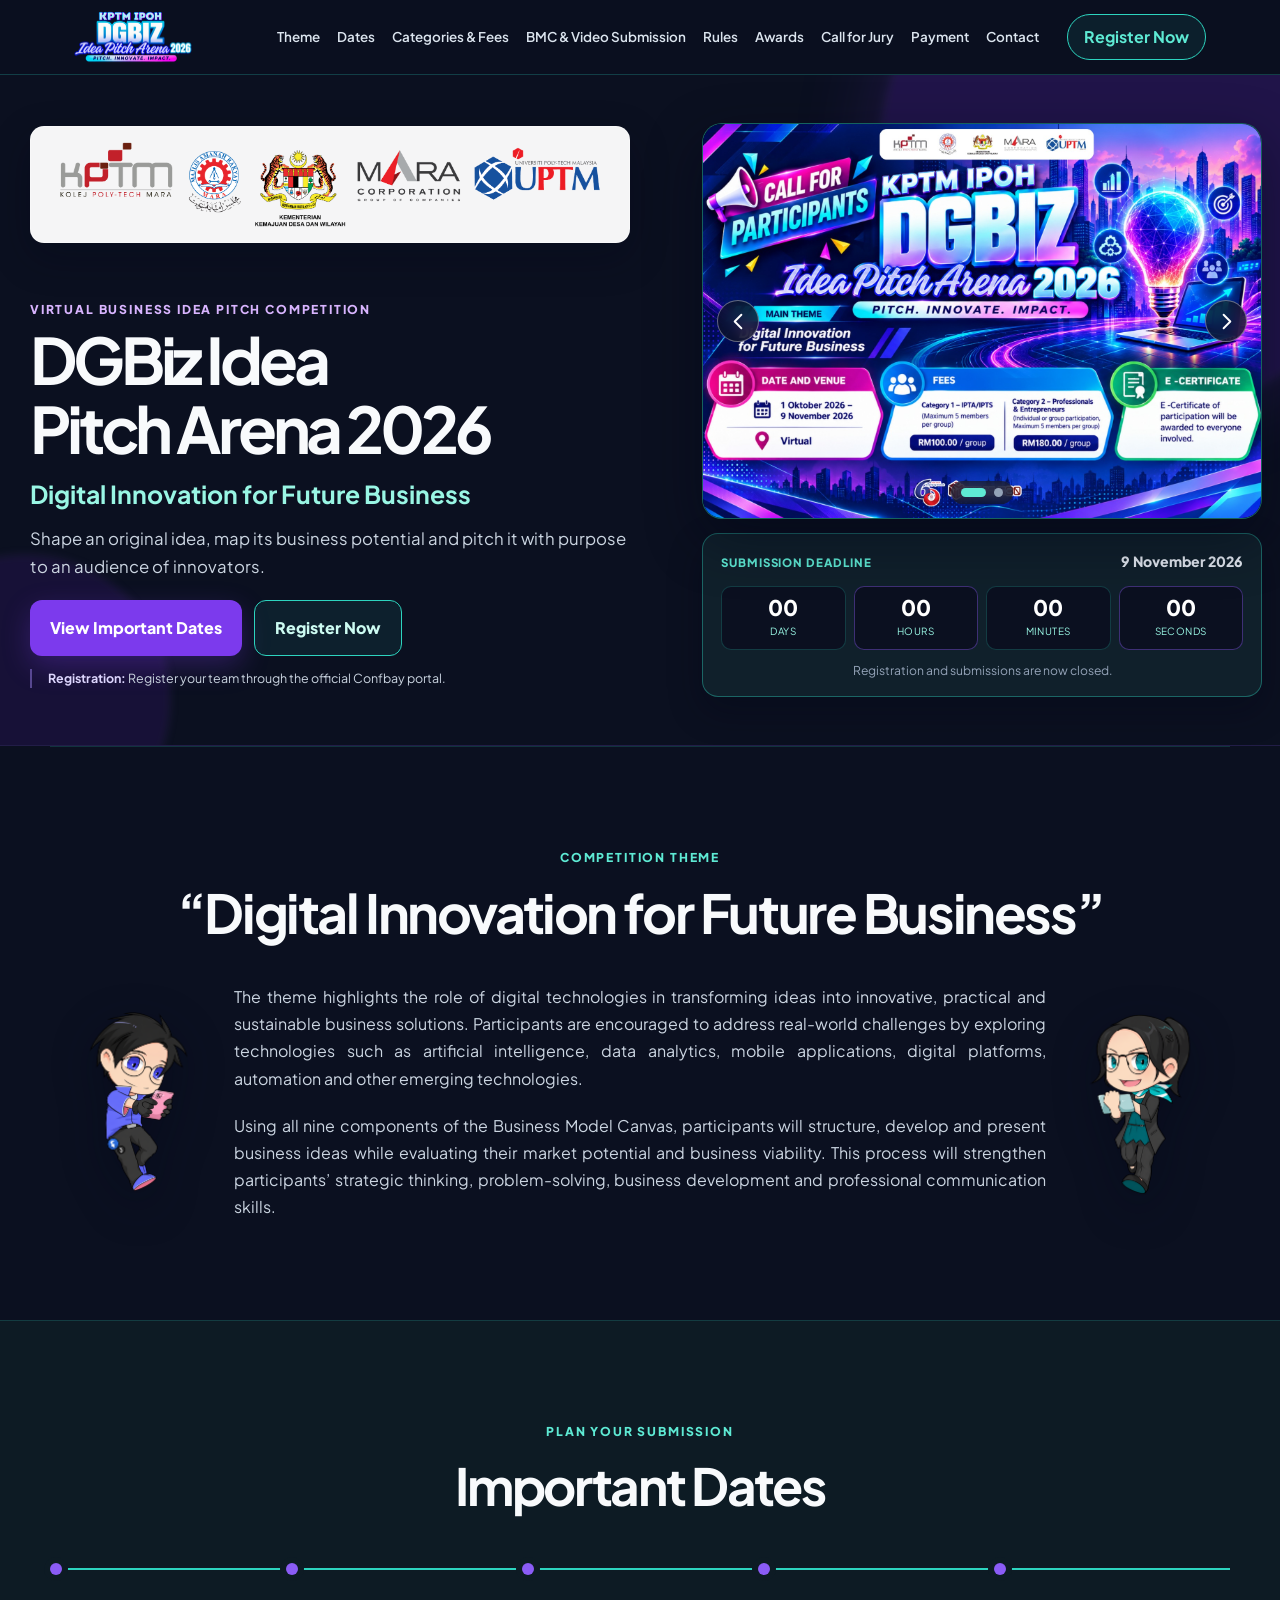
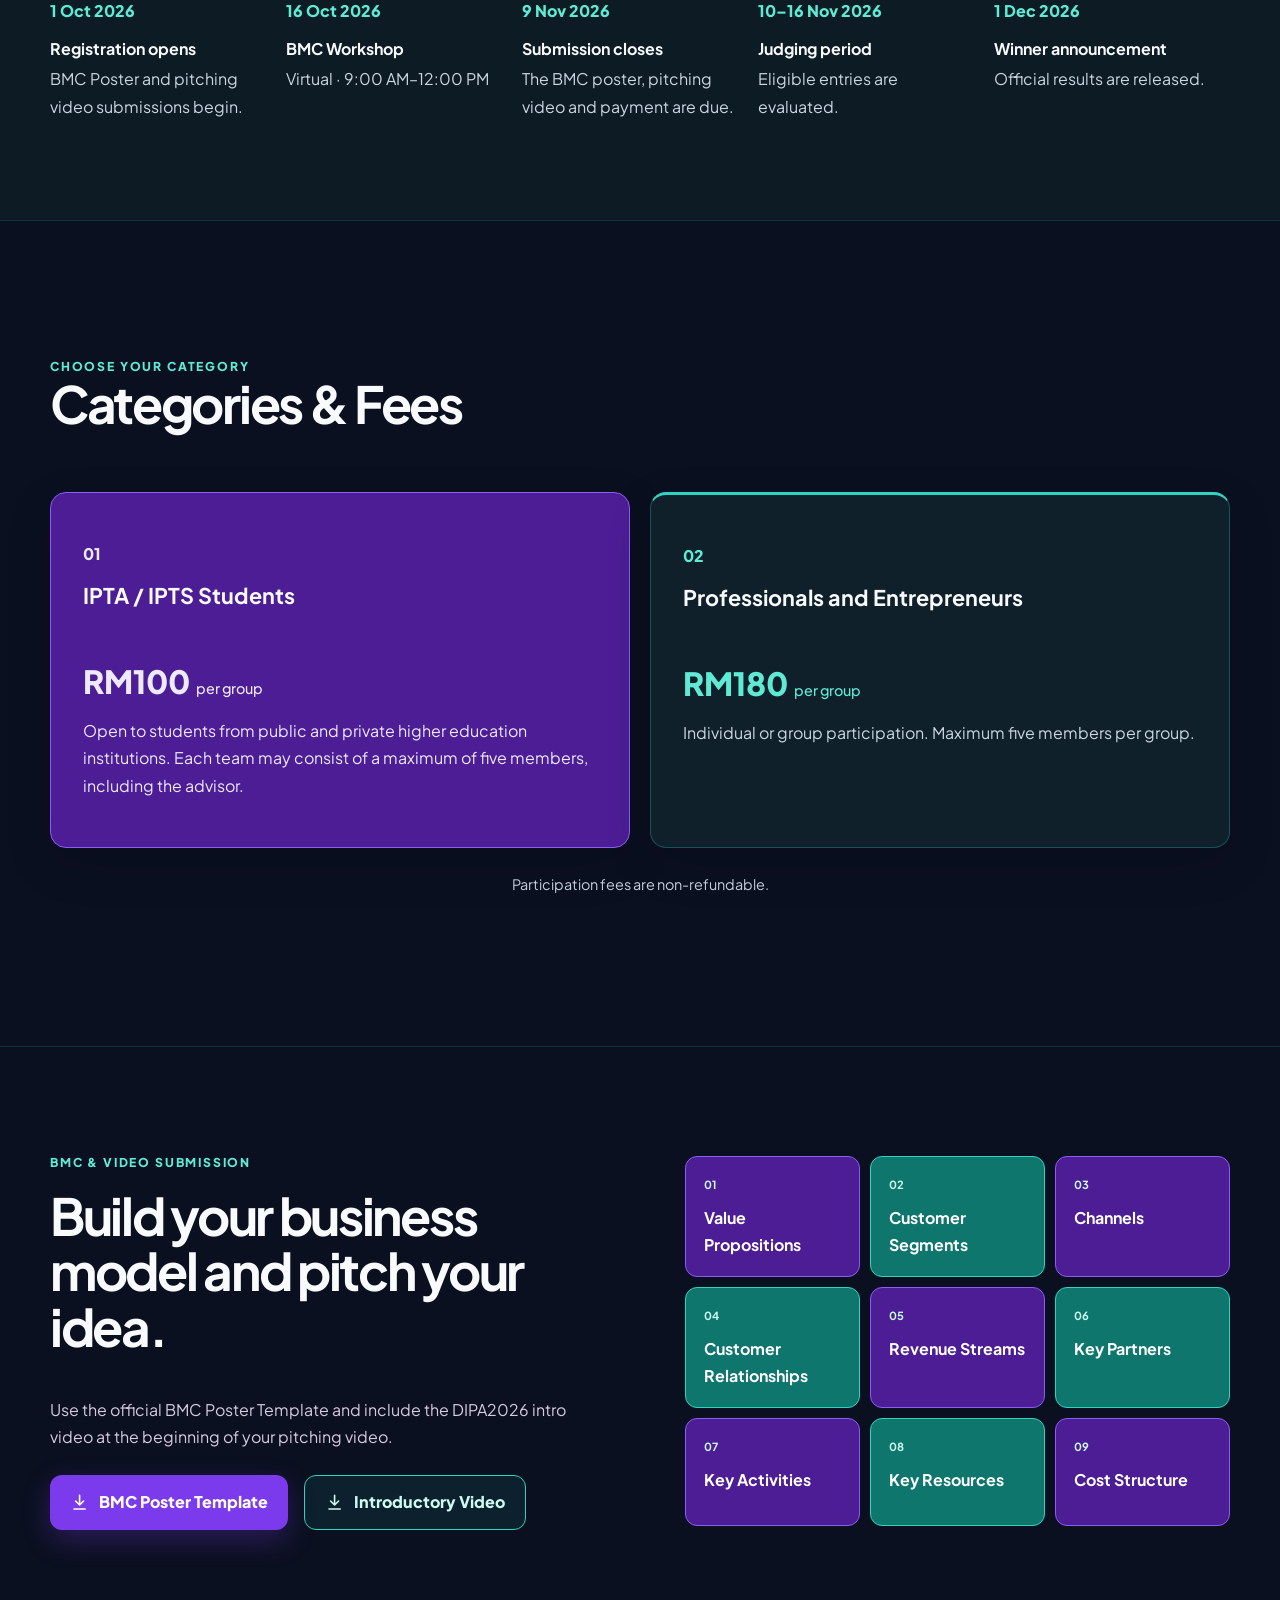
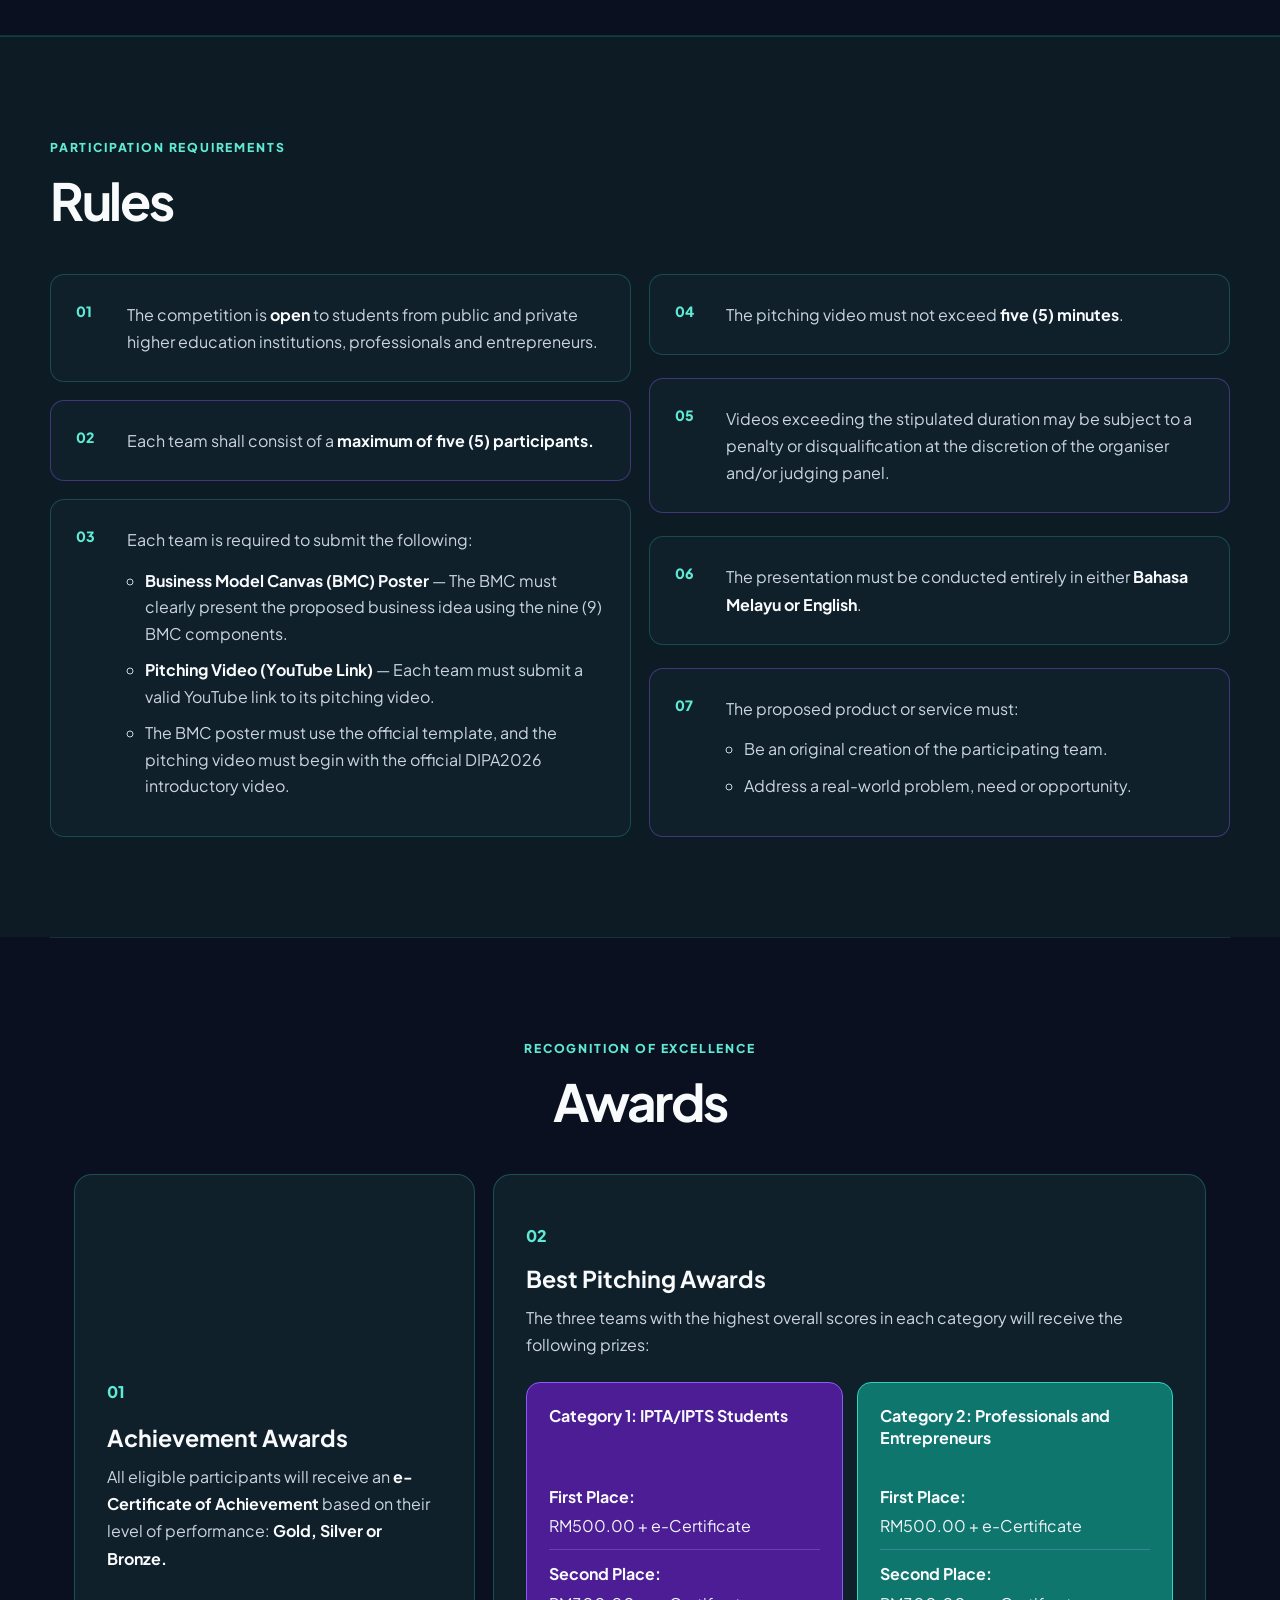
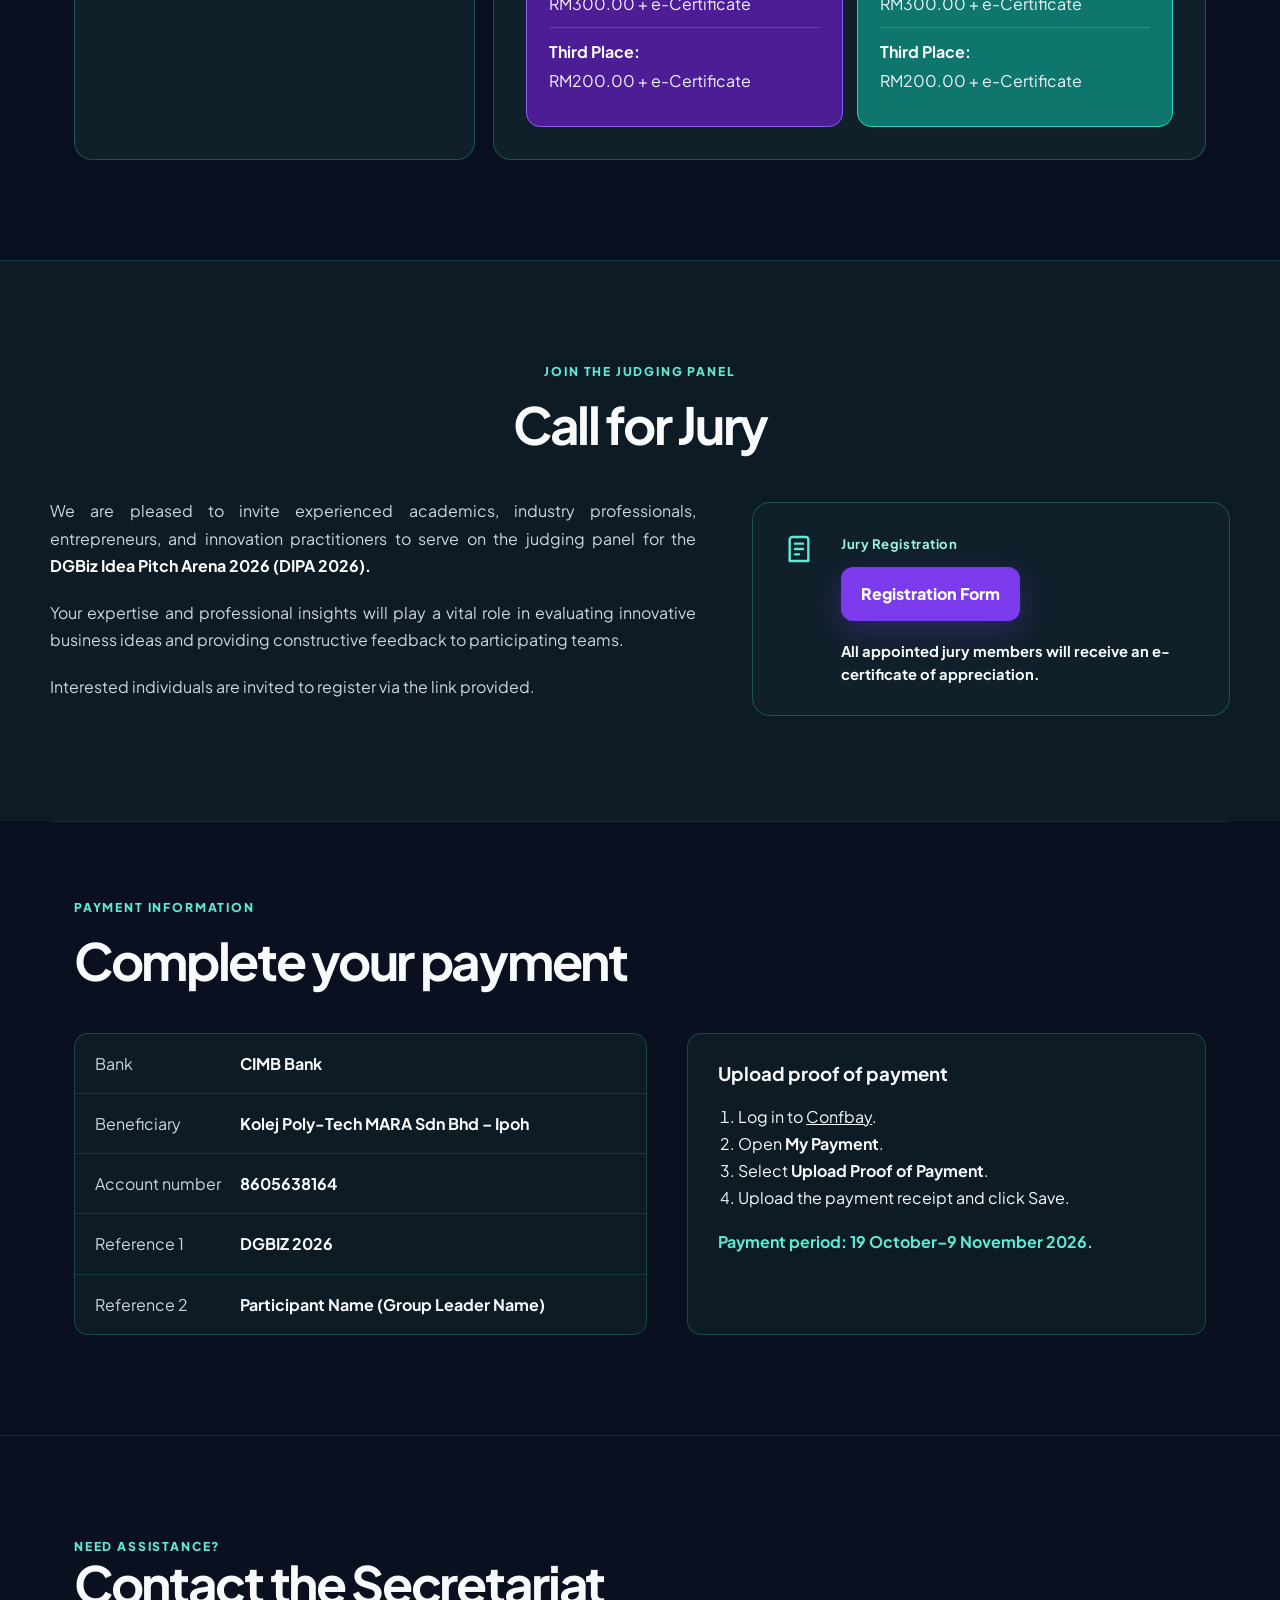
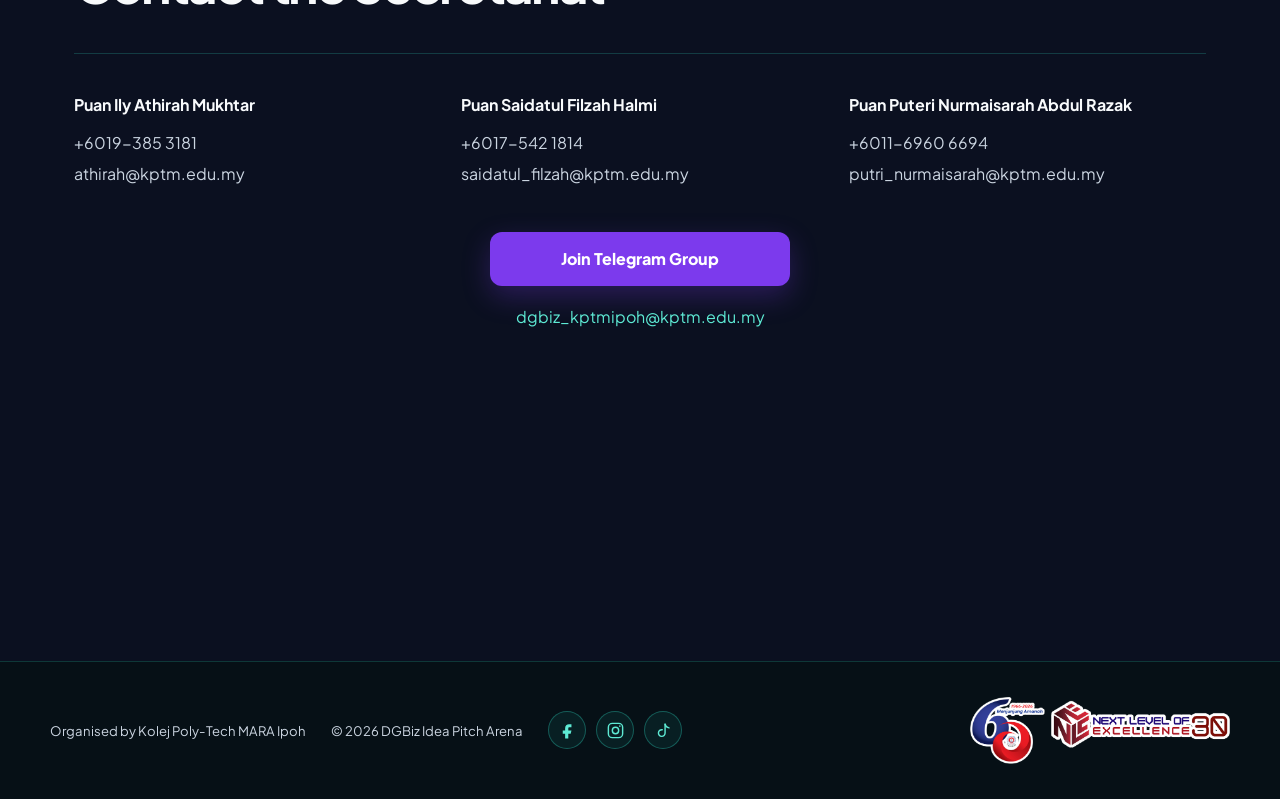
==== commit ef1a77b6: "Update index.html" ====
--- a/index.html
+++ b/index.html
@@ -145,13 +145,13 @@
         <div>
           <p class="eyebrow lavender">BMC &amp; Video Submission</p>
           <h2>Build your business model and pitch your idea.</h2>
-          <p>Use the official BMC Poster Template and include the DIPA2026 introductory video at the beginning of your pitching video.</p>
+          <p>Use the official BMC Poster Template and include the DIPA2026 intro video at the beginning of your pitching video.</p>
           <div class="bmc-download-actions">
-            <a class="button button-light download-button" aria-disabled="true" href="documents/DIPA2026-BMC-Poster-Template.pptx" download>
+            <a class="button button-light download-button" aria-disabled="true" href="documents/DIPA2026-BMC-Template.pptx" download>
               <svg class="download-icon" viewBox="0 0 24 24" aria-hidden="true"><path d="M12 3v12m0 0 5-5m-5 5-5-5M5 20h14"/></svg>
               BMC Poster Template
             </a>
-            <a class="button button-outline coming-soon-button" aria-disabled="true" href="documents/DIPA2026-Introductory-Video.mp4" download>
+            <a class="button button-outline coming-soon-button" aria-disabled="true" href="documents/DIPA2026-Intro-Video.mp4" download>
                 <svg class="download-icon" viewBox="0 0 24 24" aria-hidden="true"><path d="M12 3v12m0 0 5-5m-5 5-5-5M5 20h14"/></svg>
                 Introductory Video
               </a>
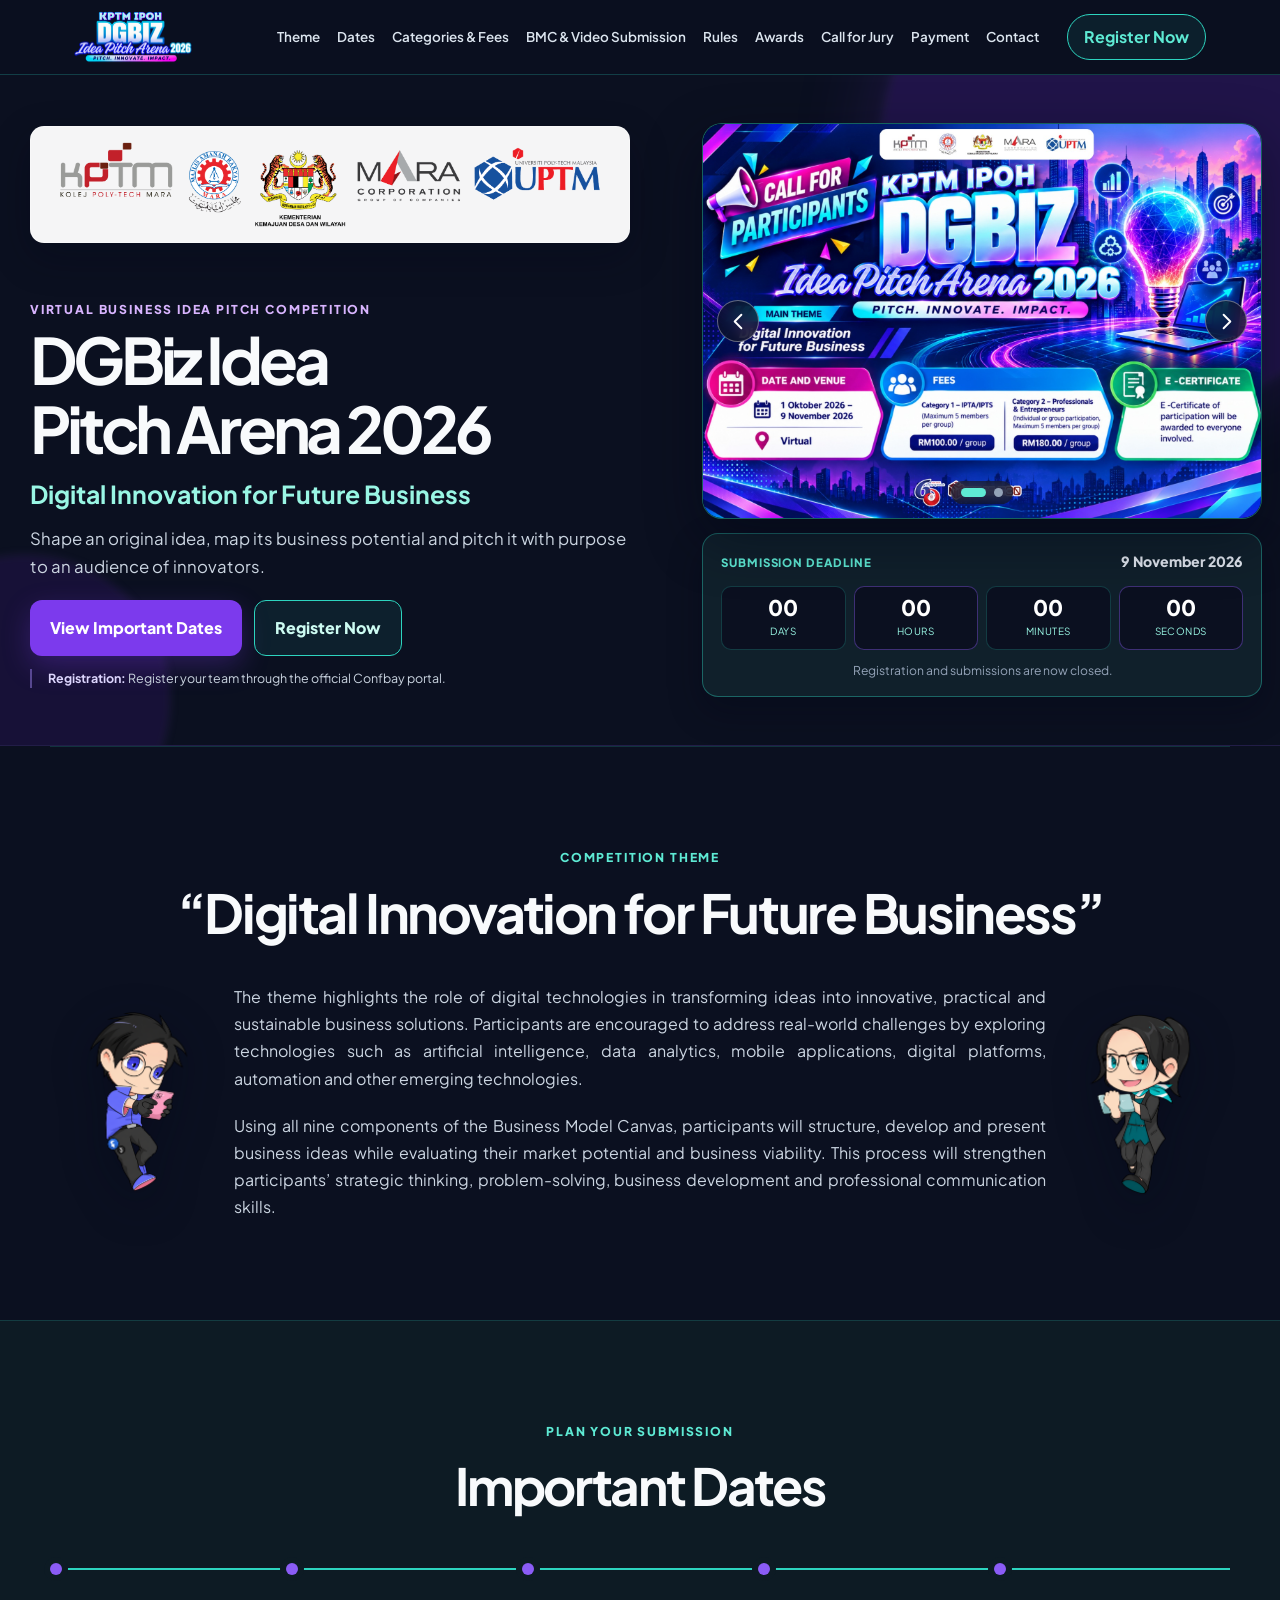
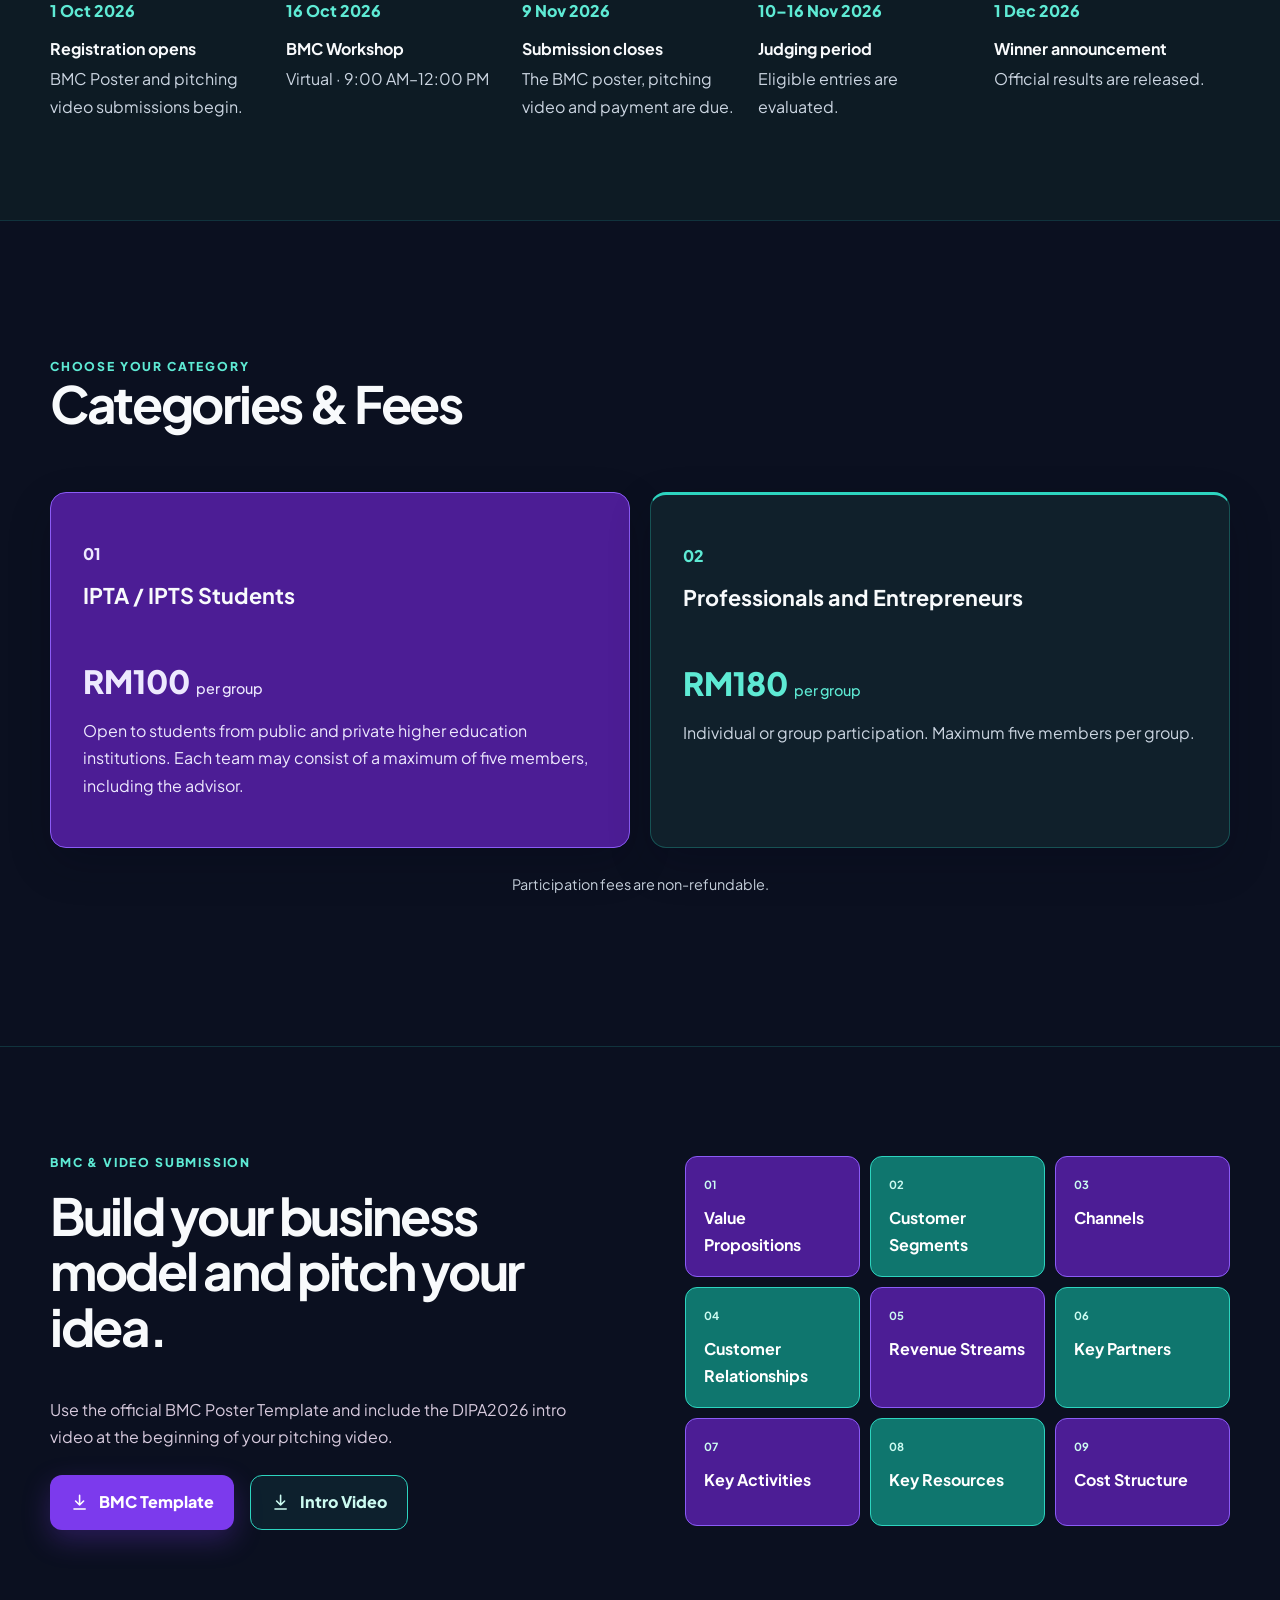
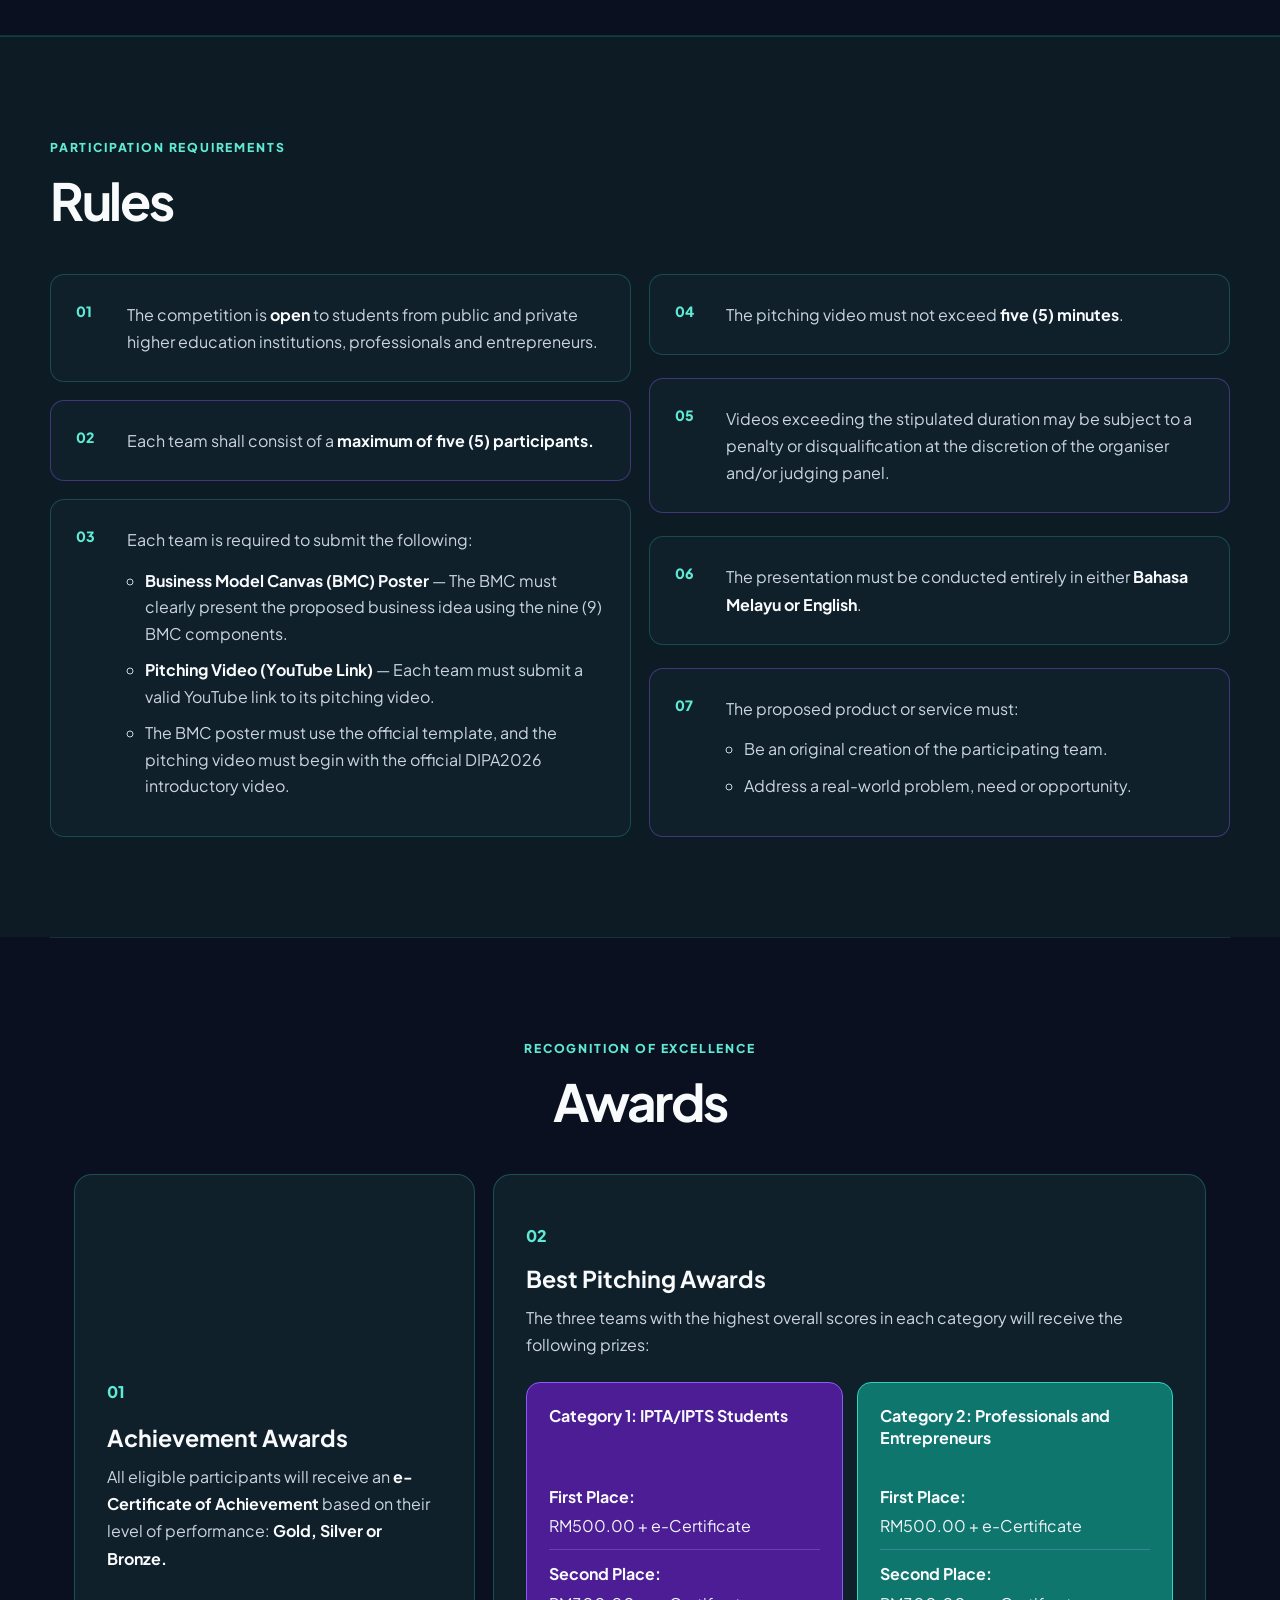
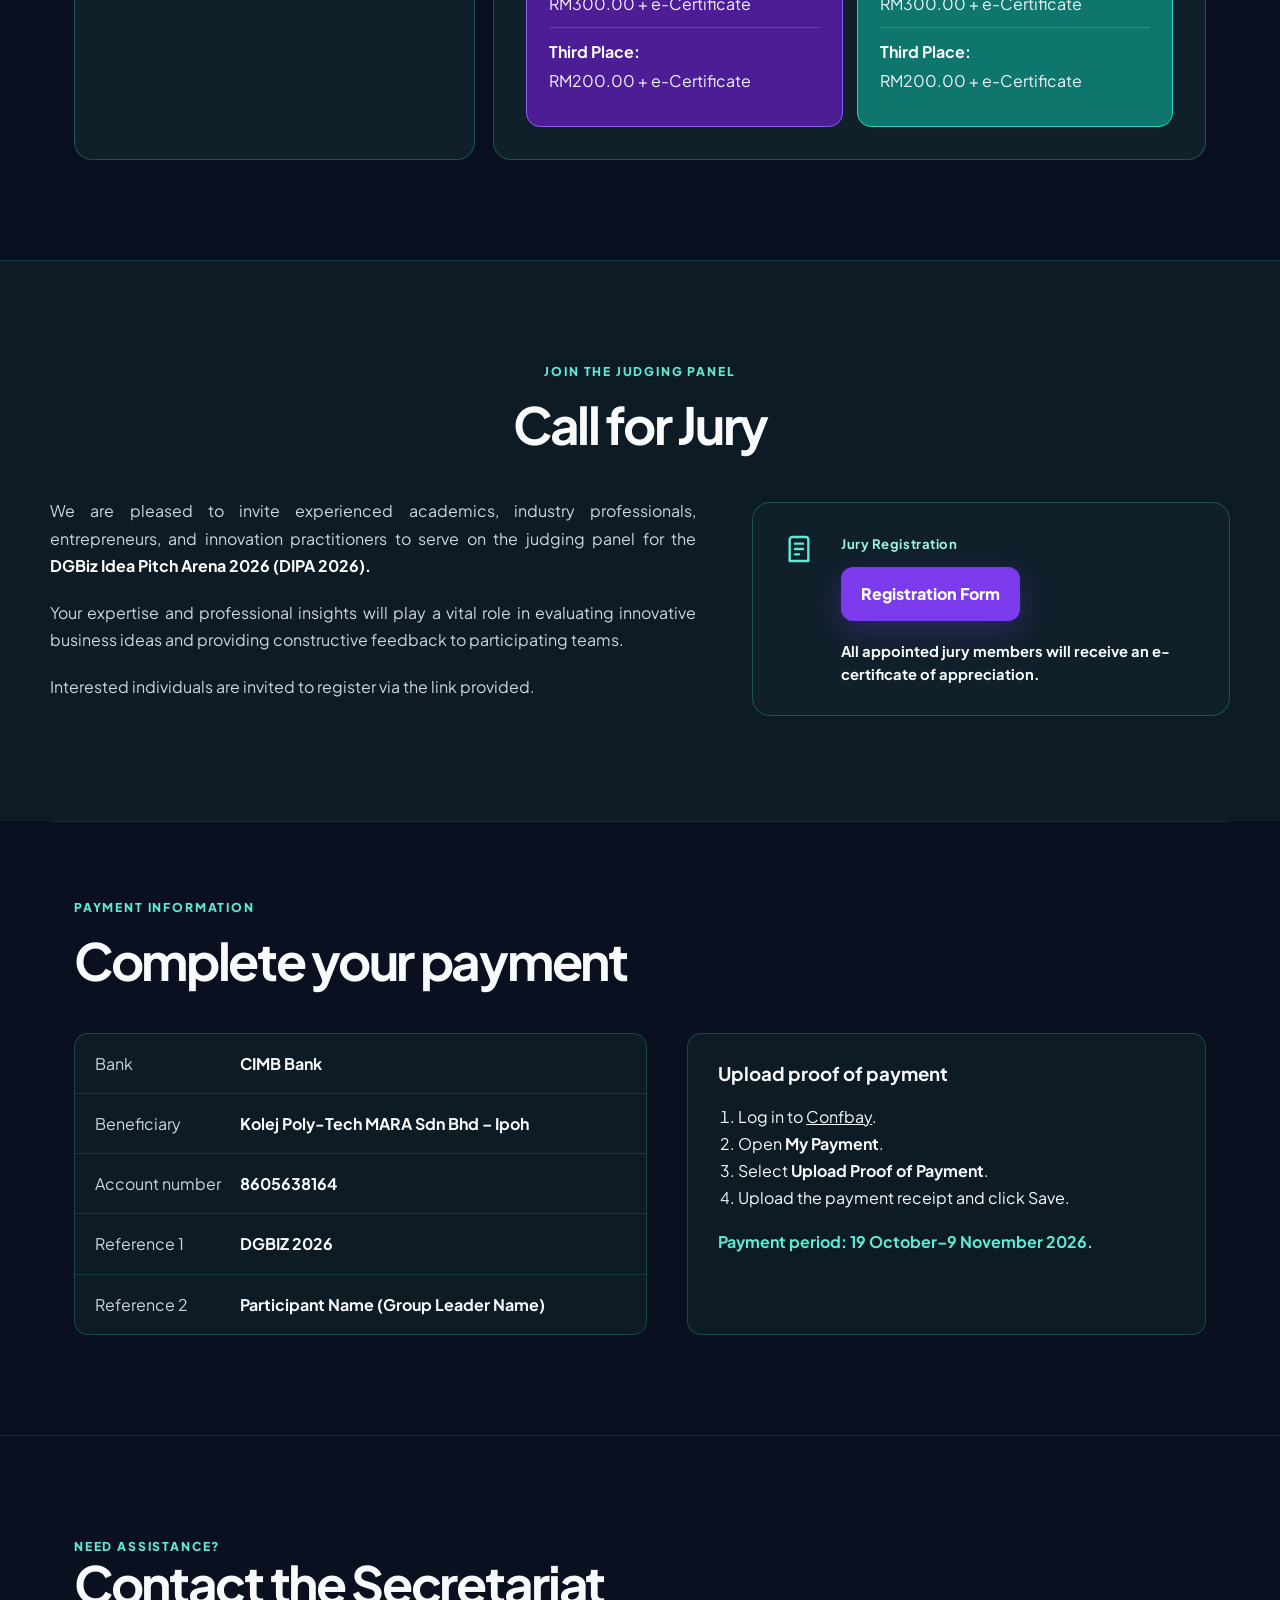
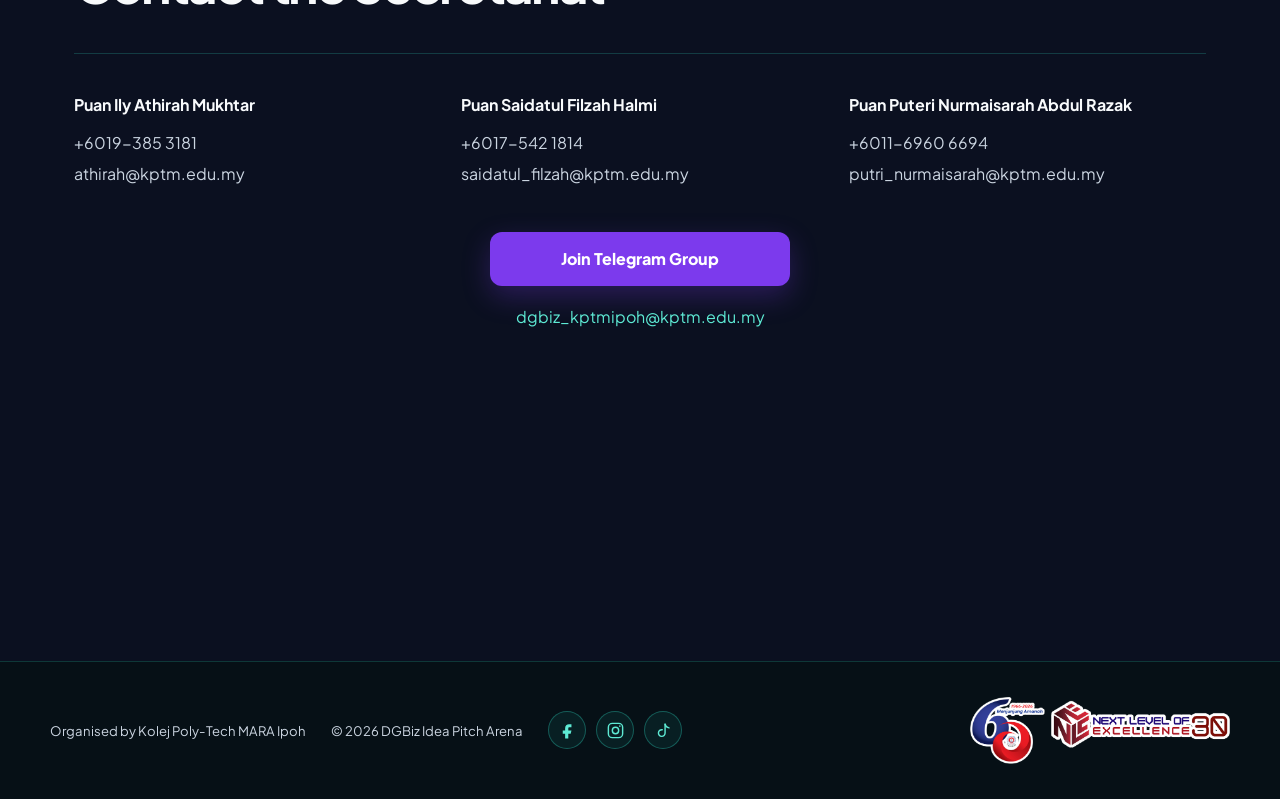
==== commit 230d5201: "Update index.html" ====
--- a/index.html
+++ b/index.html
@@ -149,11 +149,11 @@
           <div class="bmc-download-actions">
             <a class="button button-light download-button" aria-disabled="true" href="documents/DIPA2026-BMC-Template.pptx" download>
               <svg class="download-icon" viewBox="0 0 24 24" aria-hidden="true"><path d="M12 3v12m0 0 5-5m-5 5-5-5M5 20h14"/></svg>
-              BMC Poster Template
+              BMC Template
             </a>
             <a class="button button-outline coming-soon-button" aria-disabled="true" href="documents/DIPA2026-Intro-Video.mp4" download>
                 <svg class="download-icon" viewBox="0 0 24 24" aria-hidden="true"><path d="M12 3v12m0 0 5-5m-5 5-5-5M5 20h14"/></svg>
-                Introductory Video
+                Intro Video
               </a>
           </div>
           <!-- 
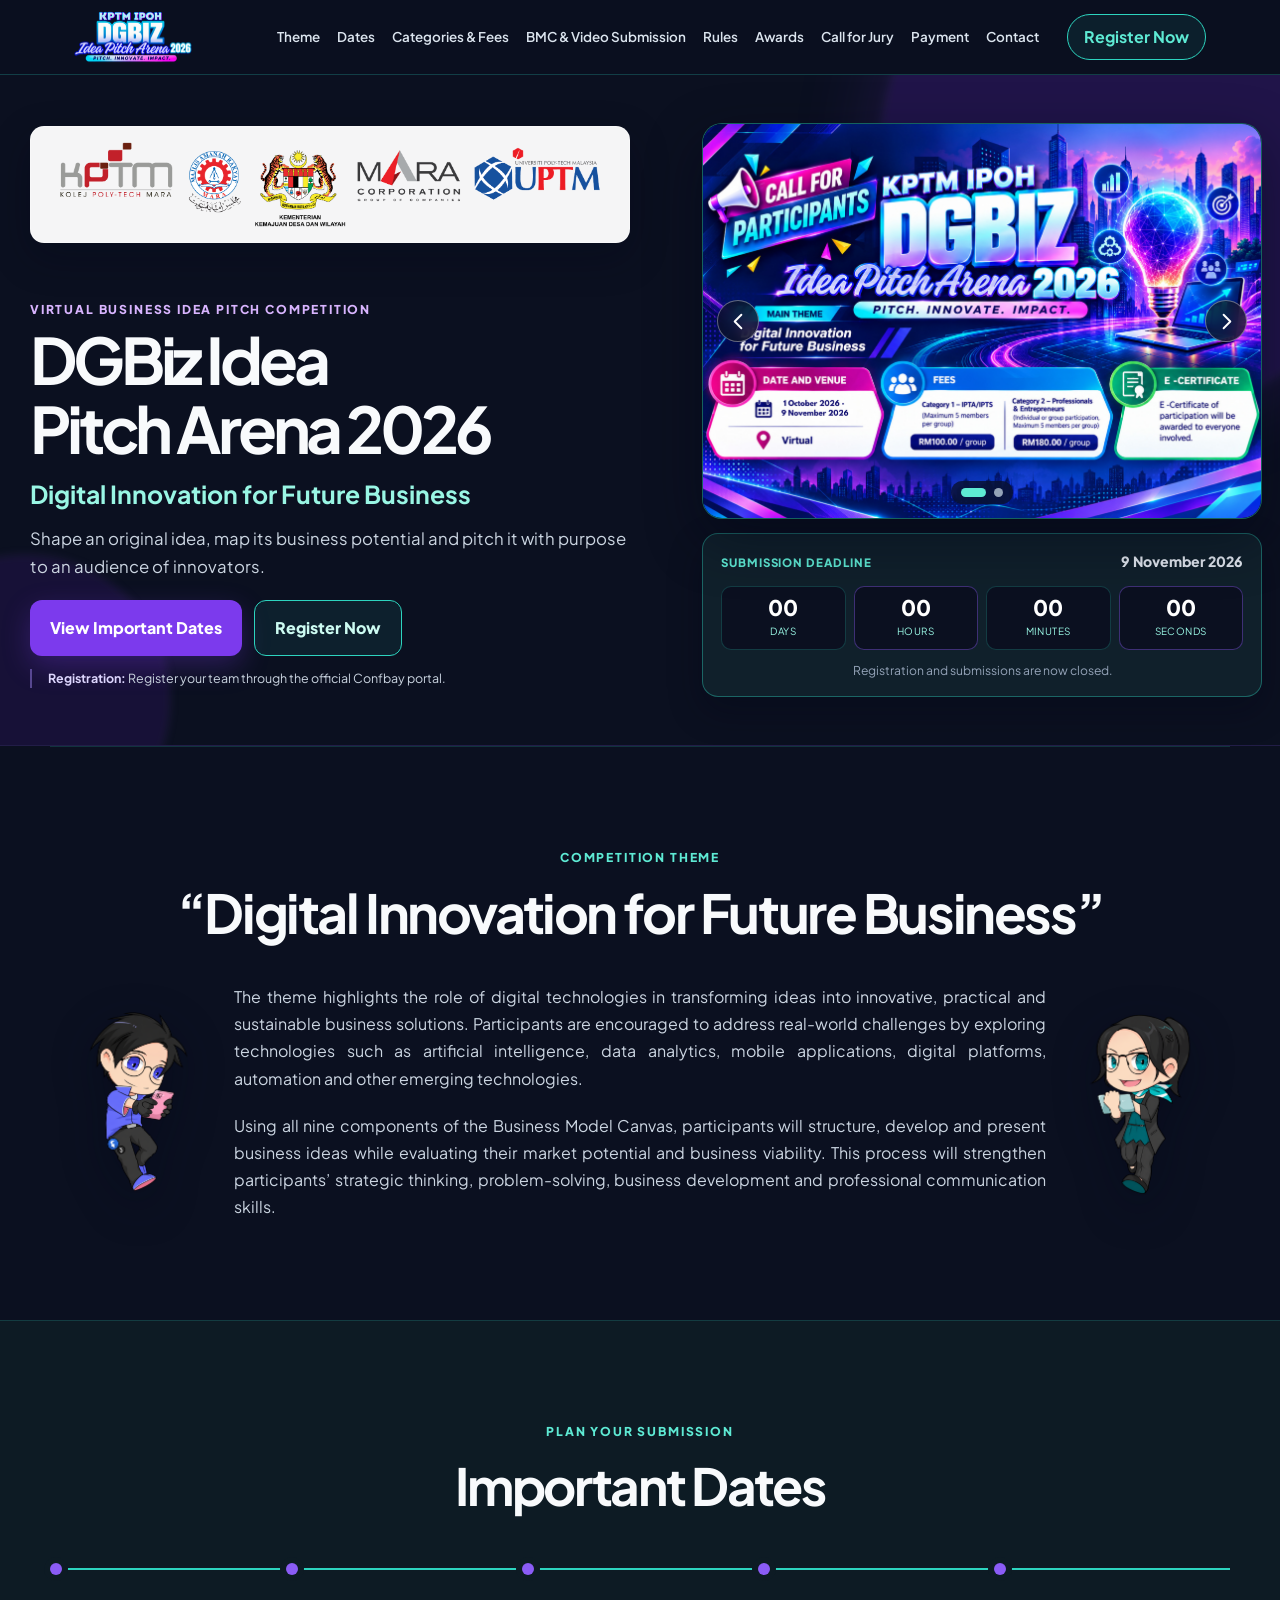
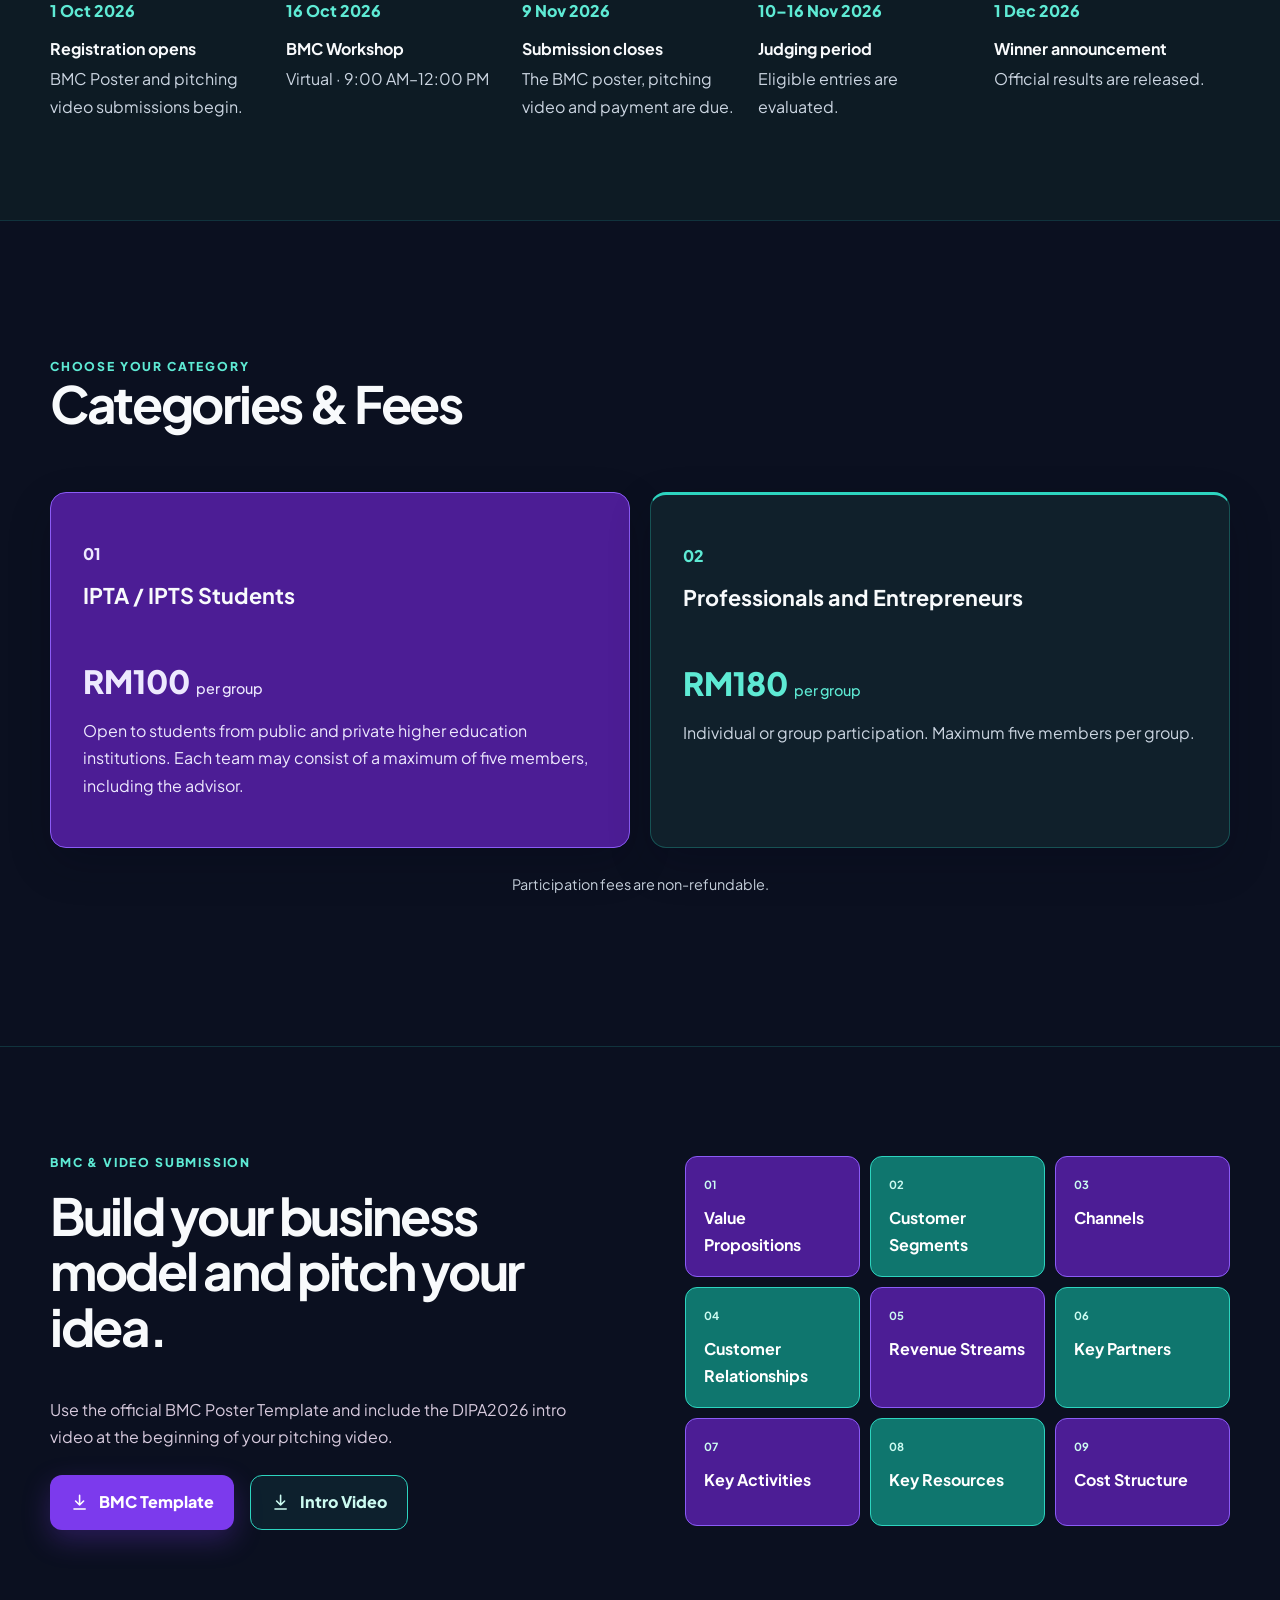
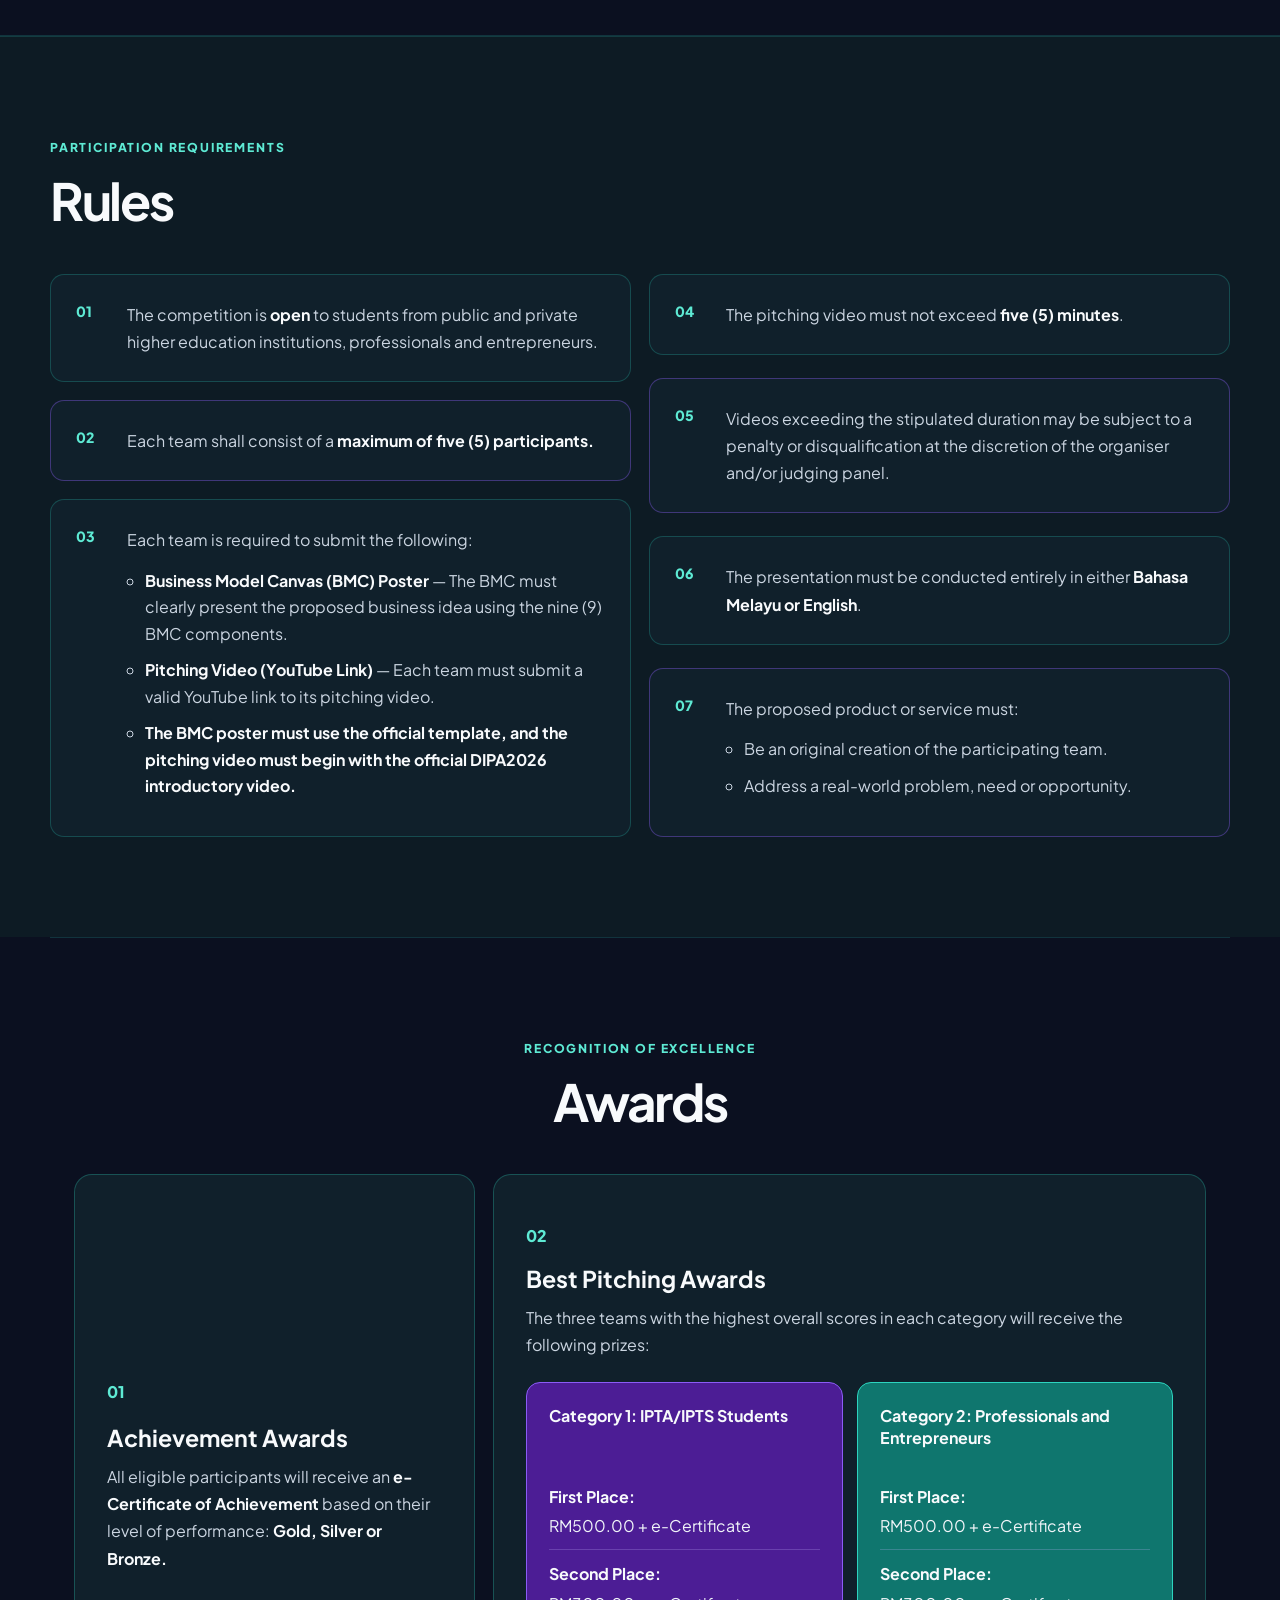
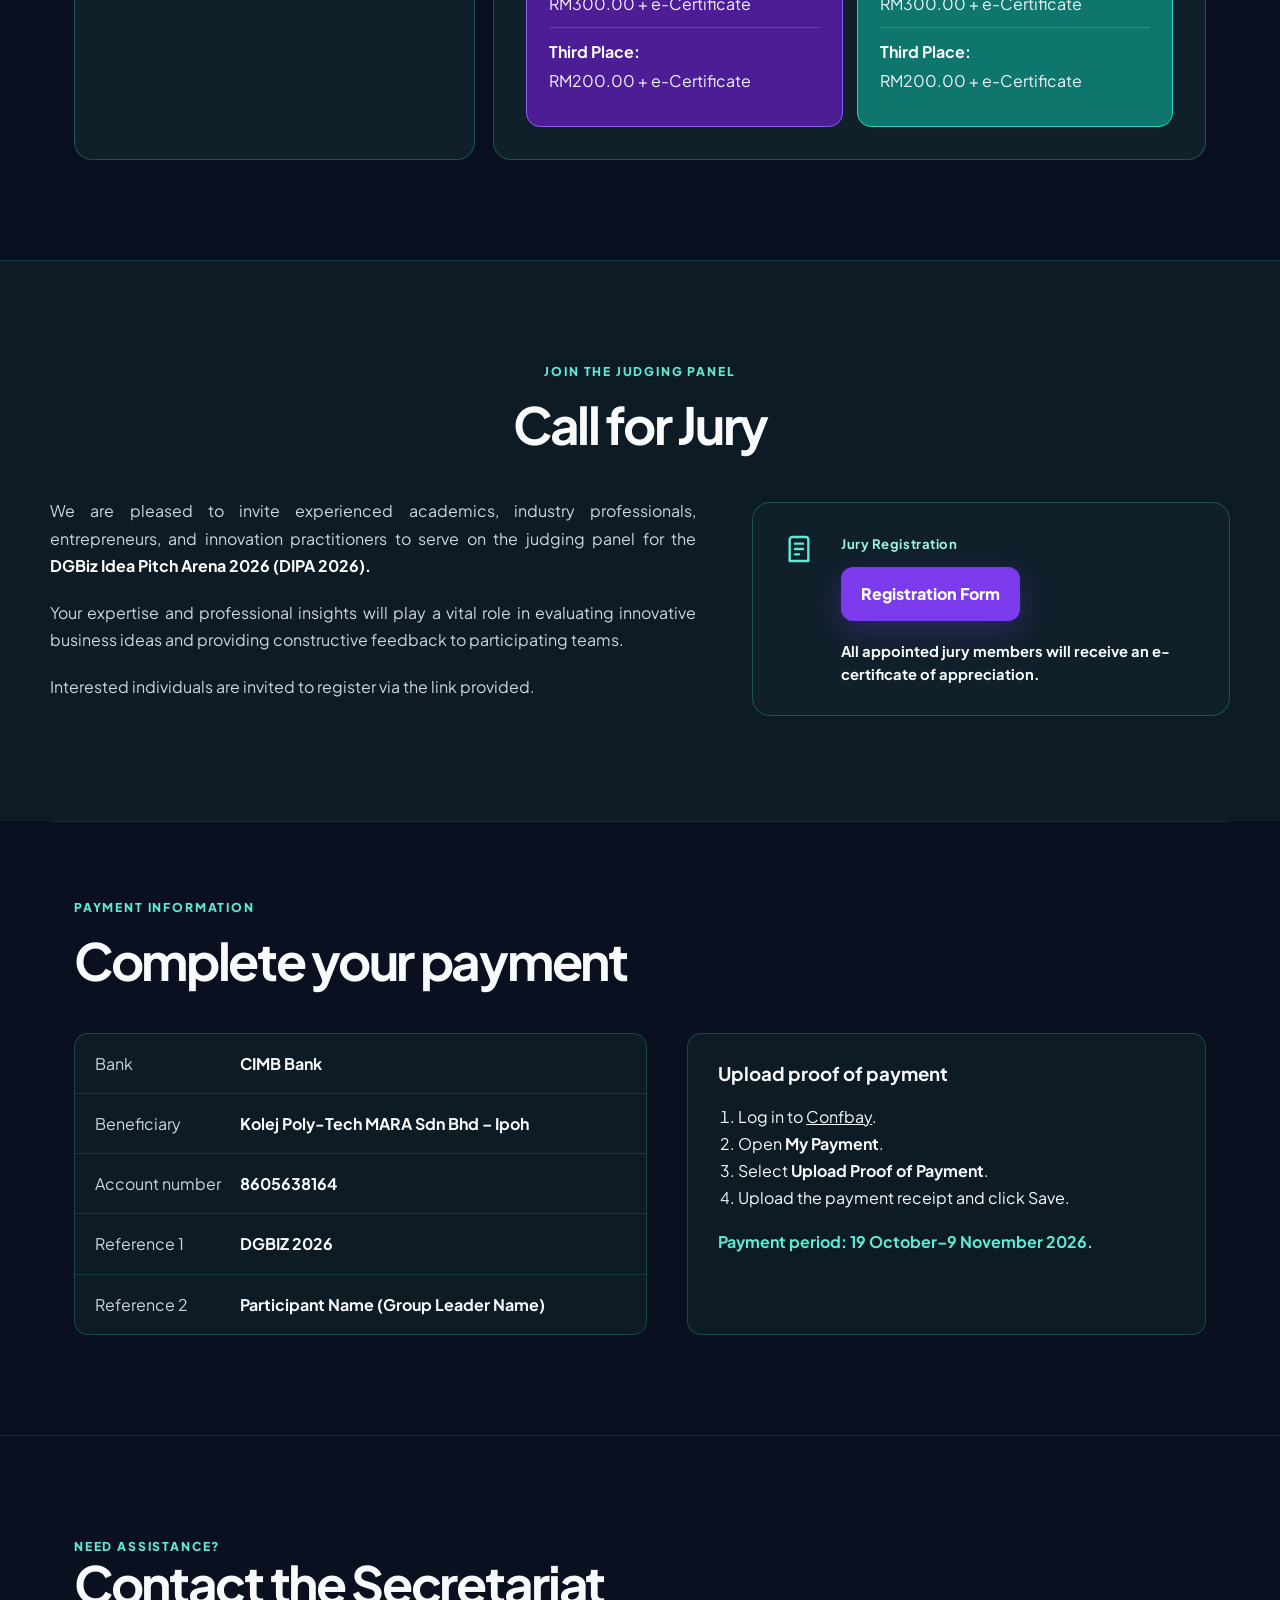
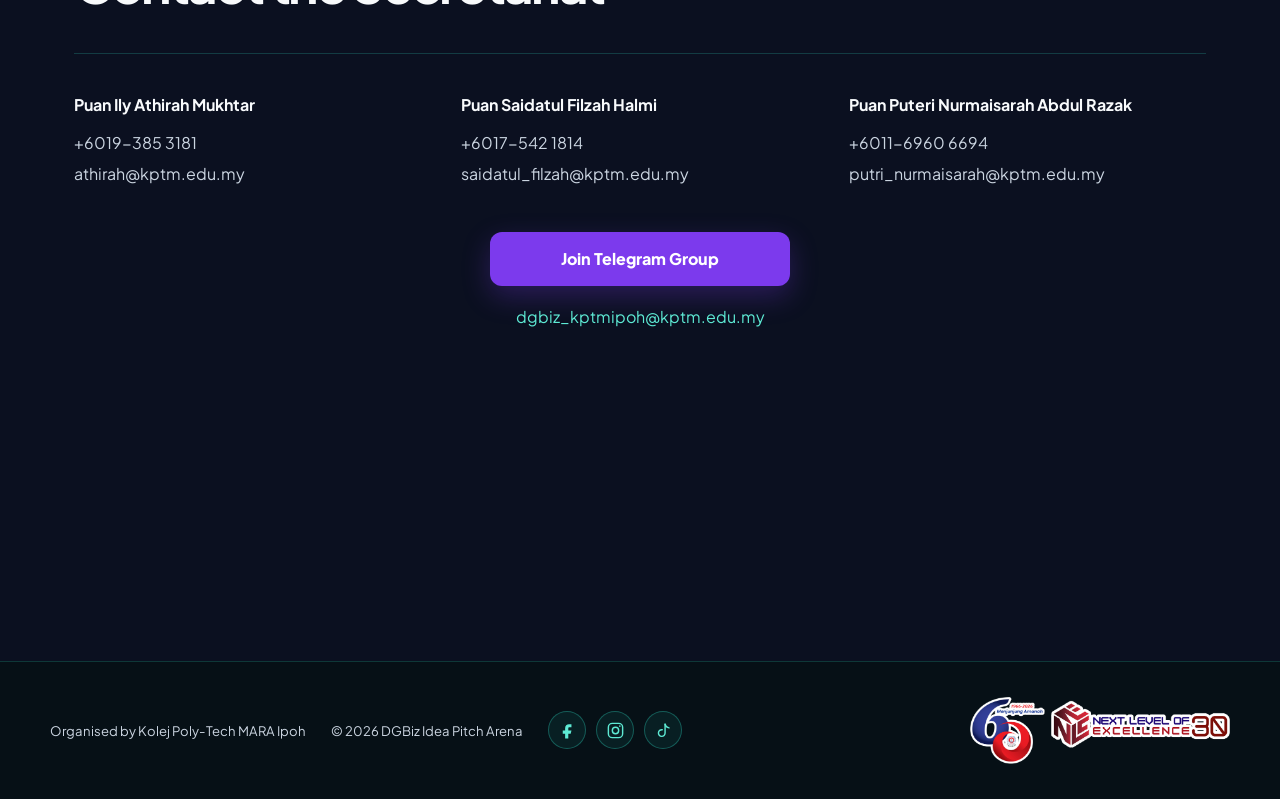
==== commit 06356179: "Update index.html" ====
--- a/index.html
+++ b/index.html
@@ -184,7 +184,7 @@
             <ul>
               <li><strong>Business Model Canvas (BMC) Poster</strong> — The BMC must clearly present the proposed business idea using the nine (9) BMC components.</li>
               <li><strong>Pitching Video (YouTube Link)</strong> — Each team must submit a valid YouTube link to its pitching video.</li>
-              <li>The BMC poster must use the official template, and the pitching video must begin with the official DIPA2026 introductory video.</li>
+              <li><strong>The BMC poster must use the official template, and the pitching video must begin with the official DIPA2026 introductory video.</strong></li>
             </ul>
           </li>
         </ol>
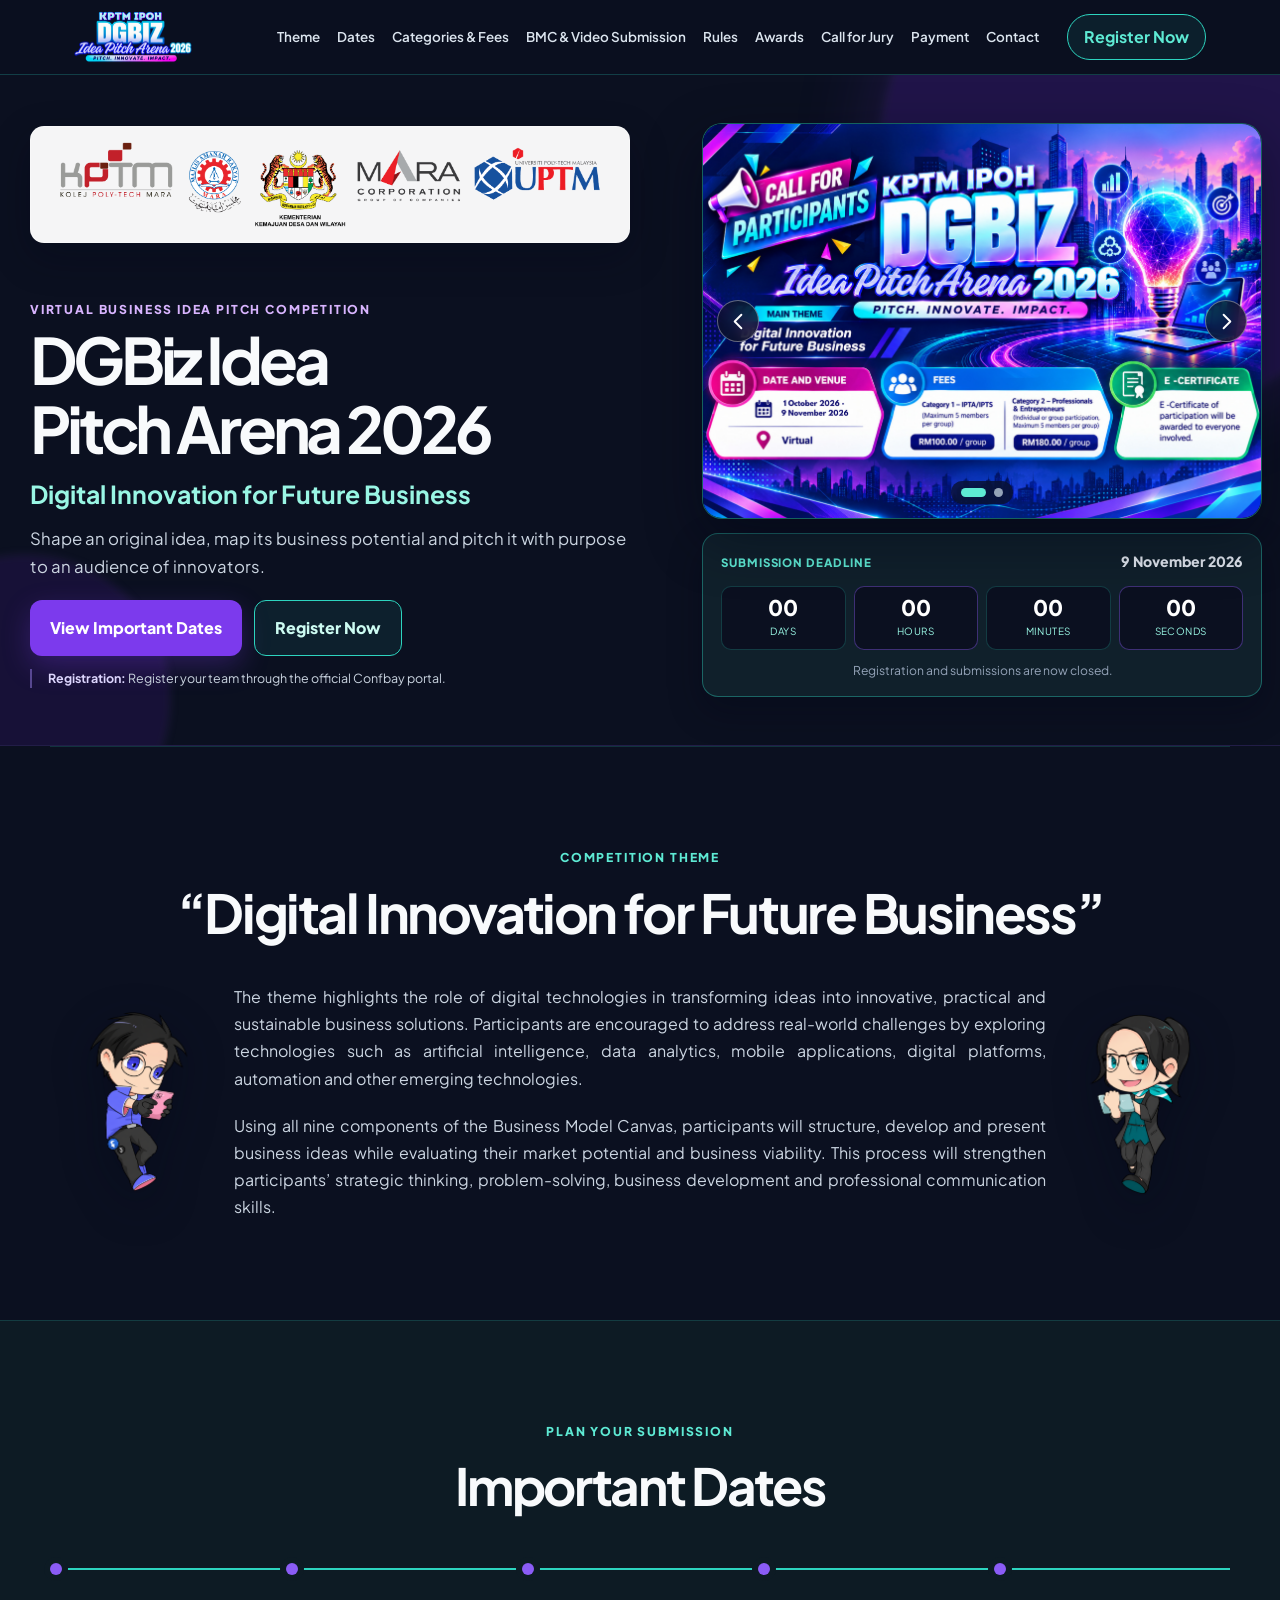
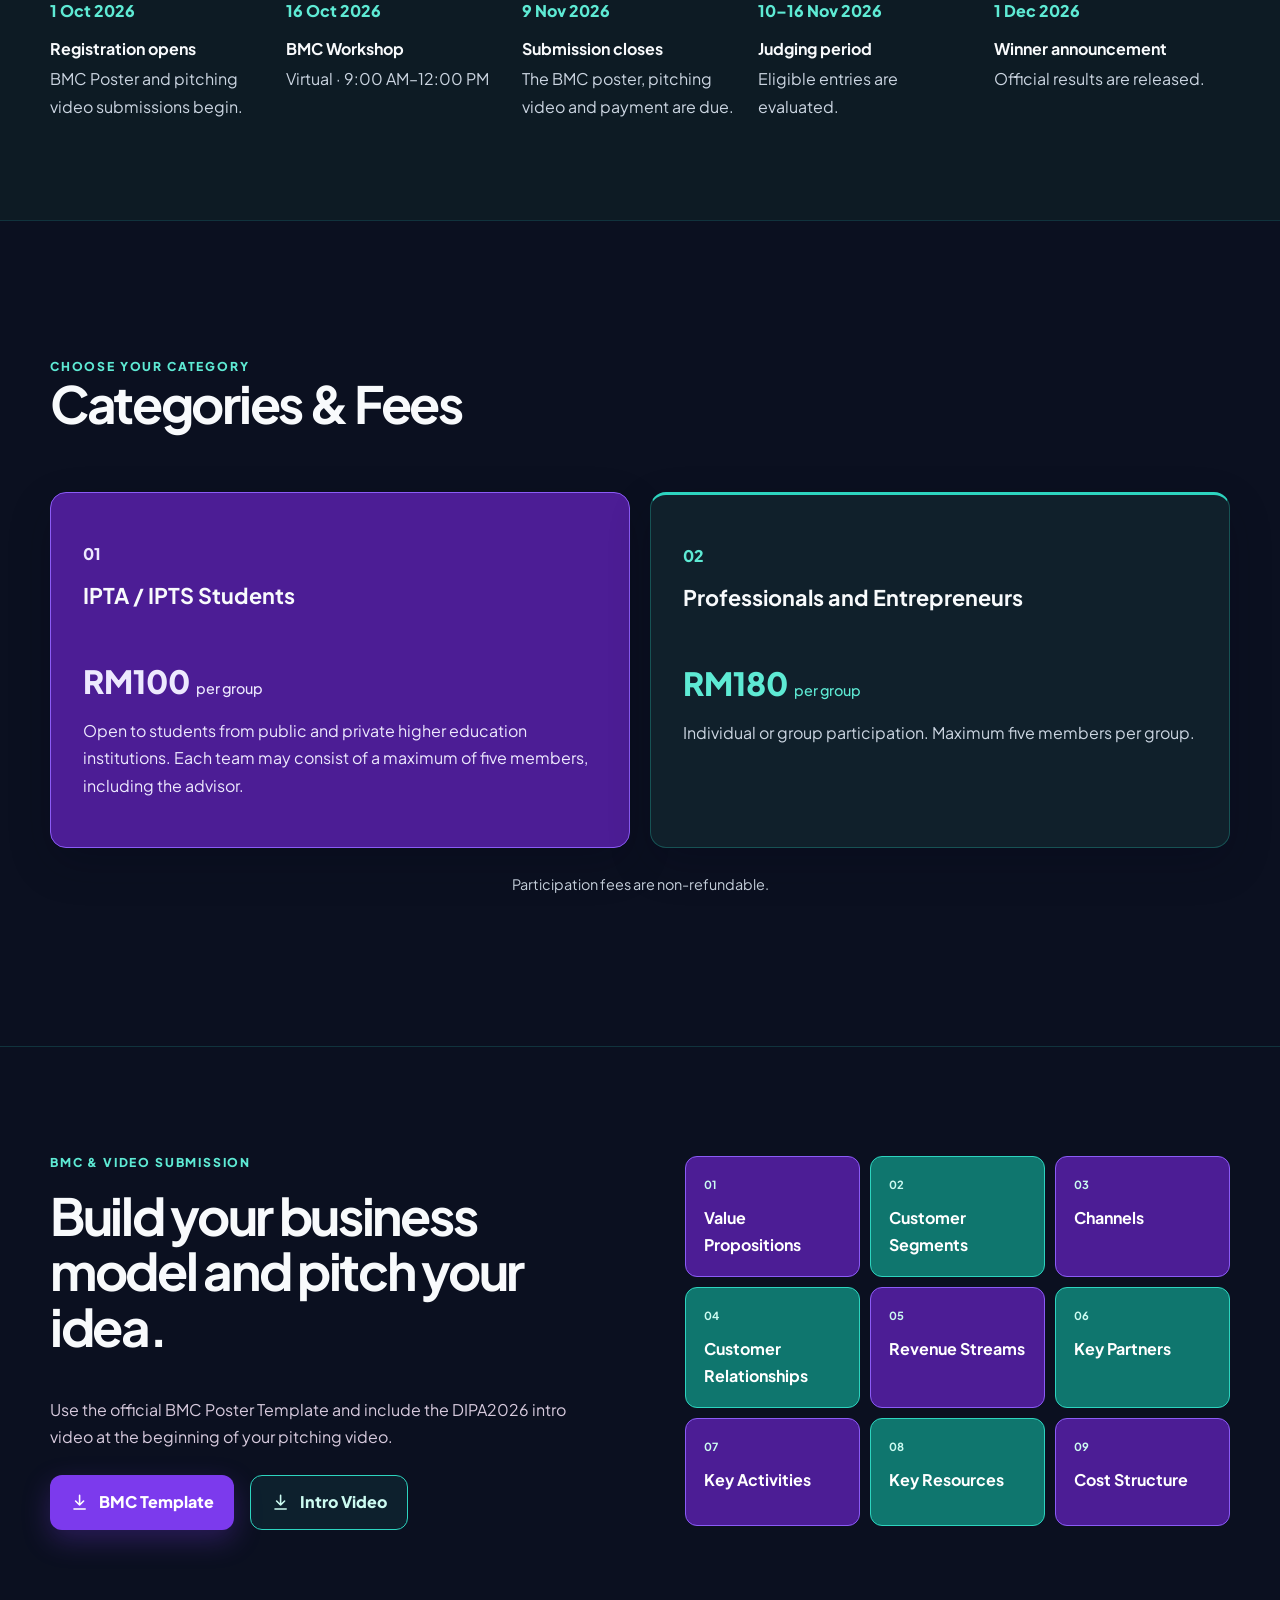
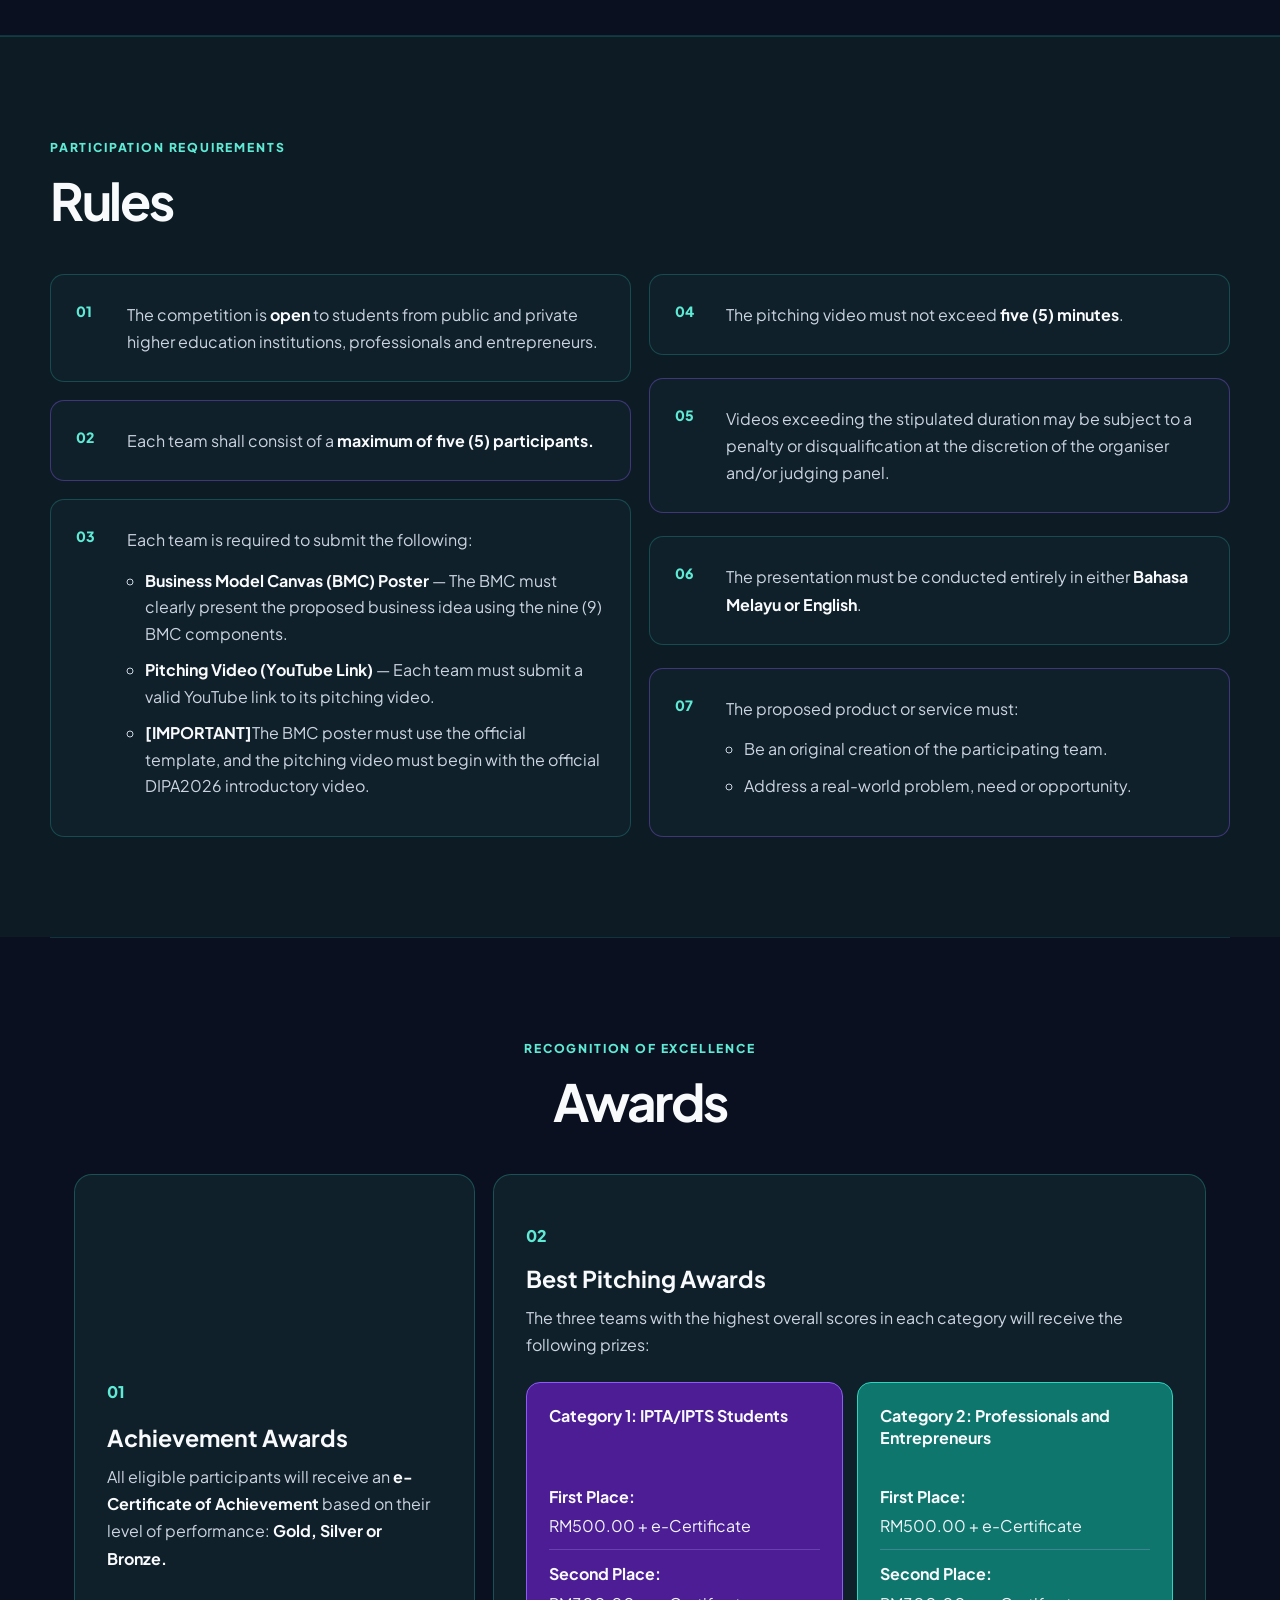
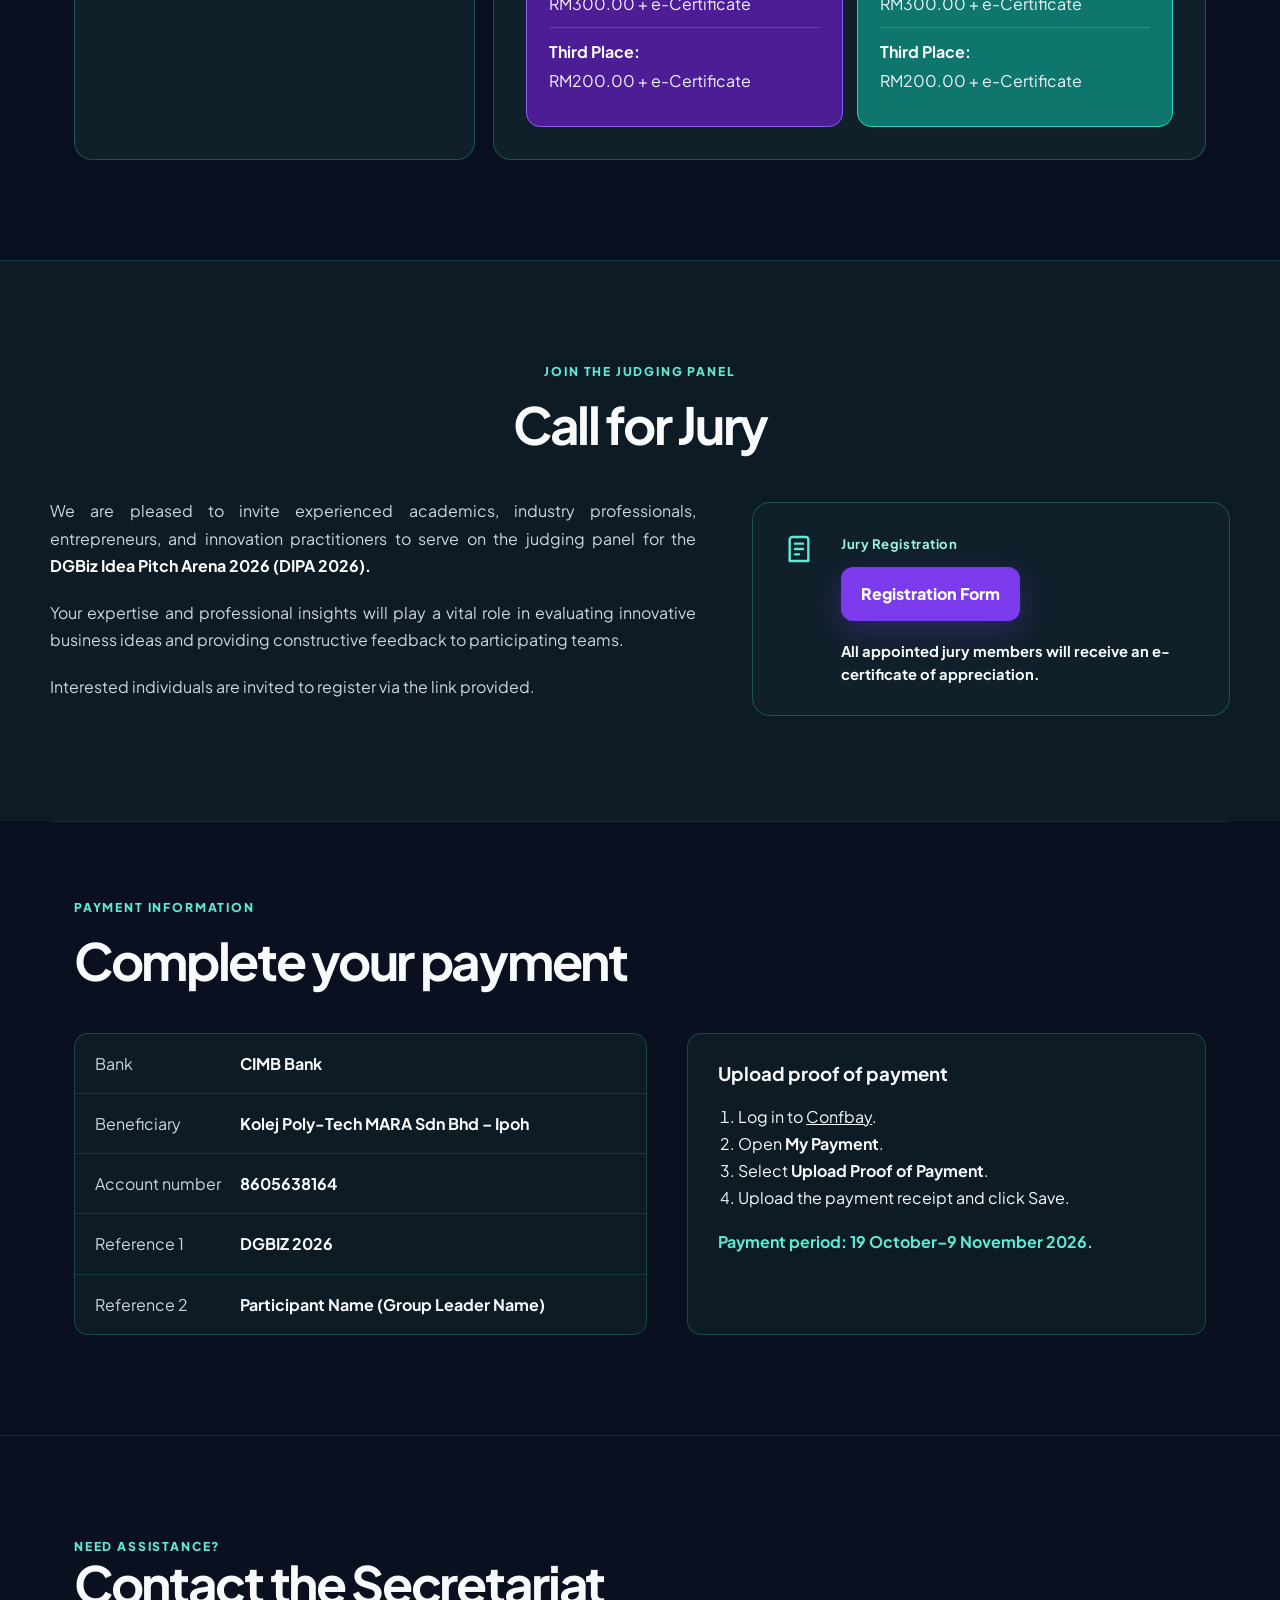
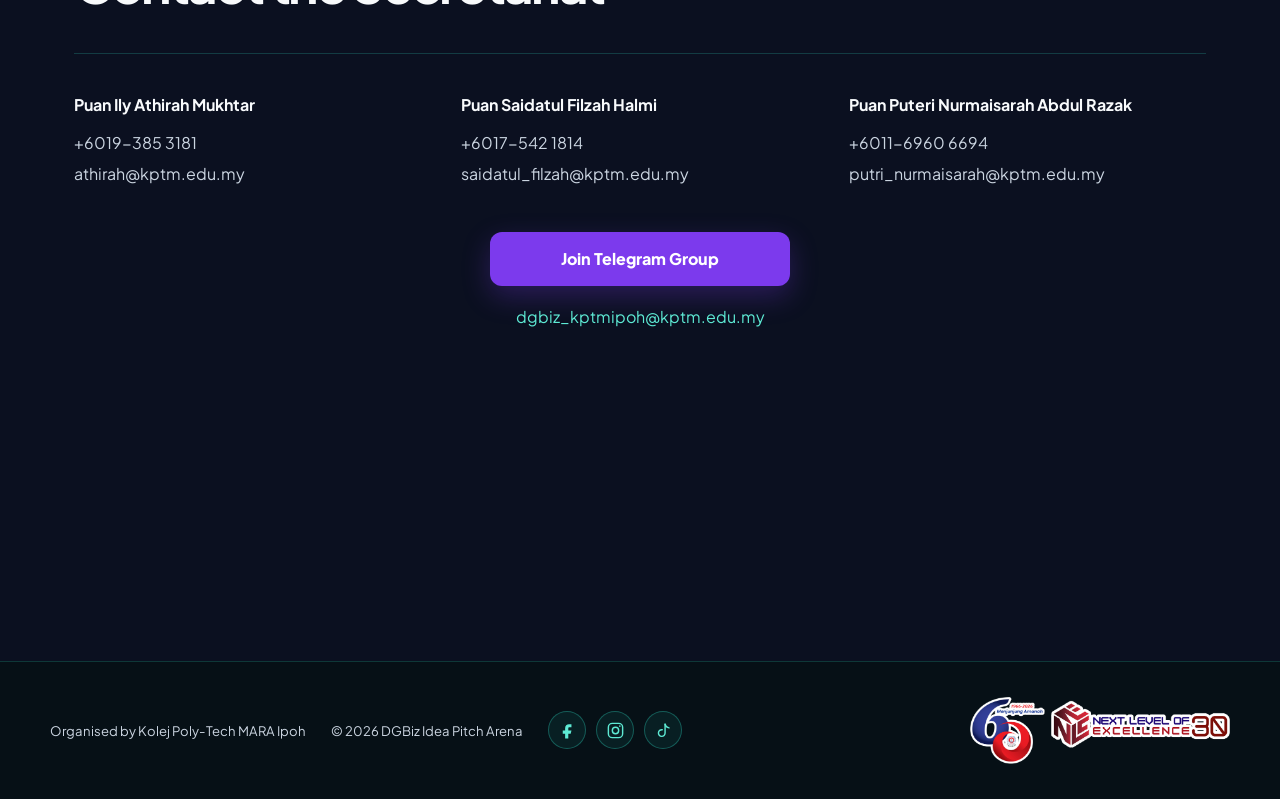
==== commit 921f2d1c: "Update index.html" ====
--- a/index.html
+++ b/index.html
@@ -184,7 +184,7 @@
             <ul>
               <li><strong>Business Model Canvas (BMC) Poster</strong> — The BMC must clearly present the proposed business idea using the nine (9) BMC components.</li>
               <li><strong>Pitching Video (YouTube Link)</strong> — Each team must submit a valid YouTube link to its pitching video.</li>
-              <li><strong>The BMC poster must use the official template, and the pitching video must begin with the official DIPA2026 introductory video.</strong></li>
+              <li><strong>[IMPORTANT]</strong>The BMC poster must use the official template, and the pitching video must begin with the official DIPA2026 introductory video.</li>
             </ul>
           </li>
         </ol>
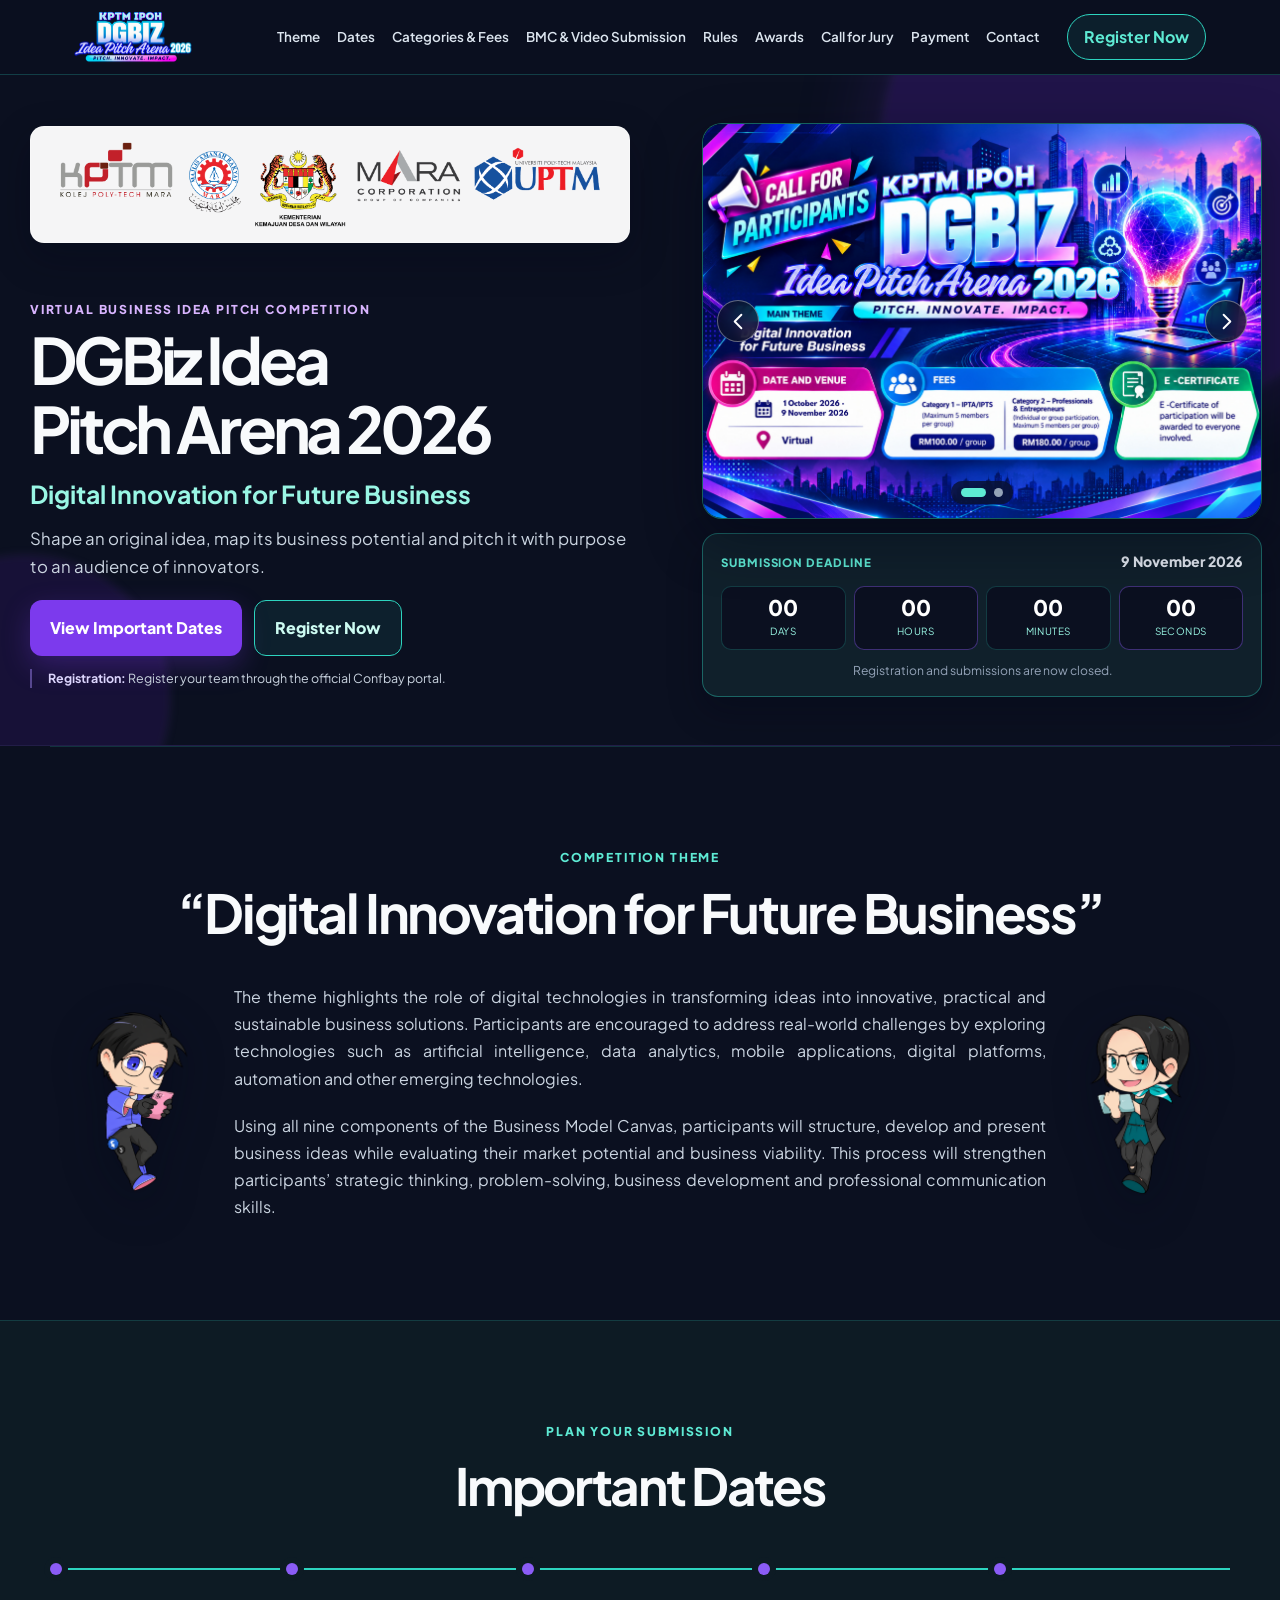
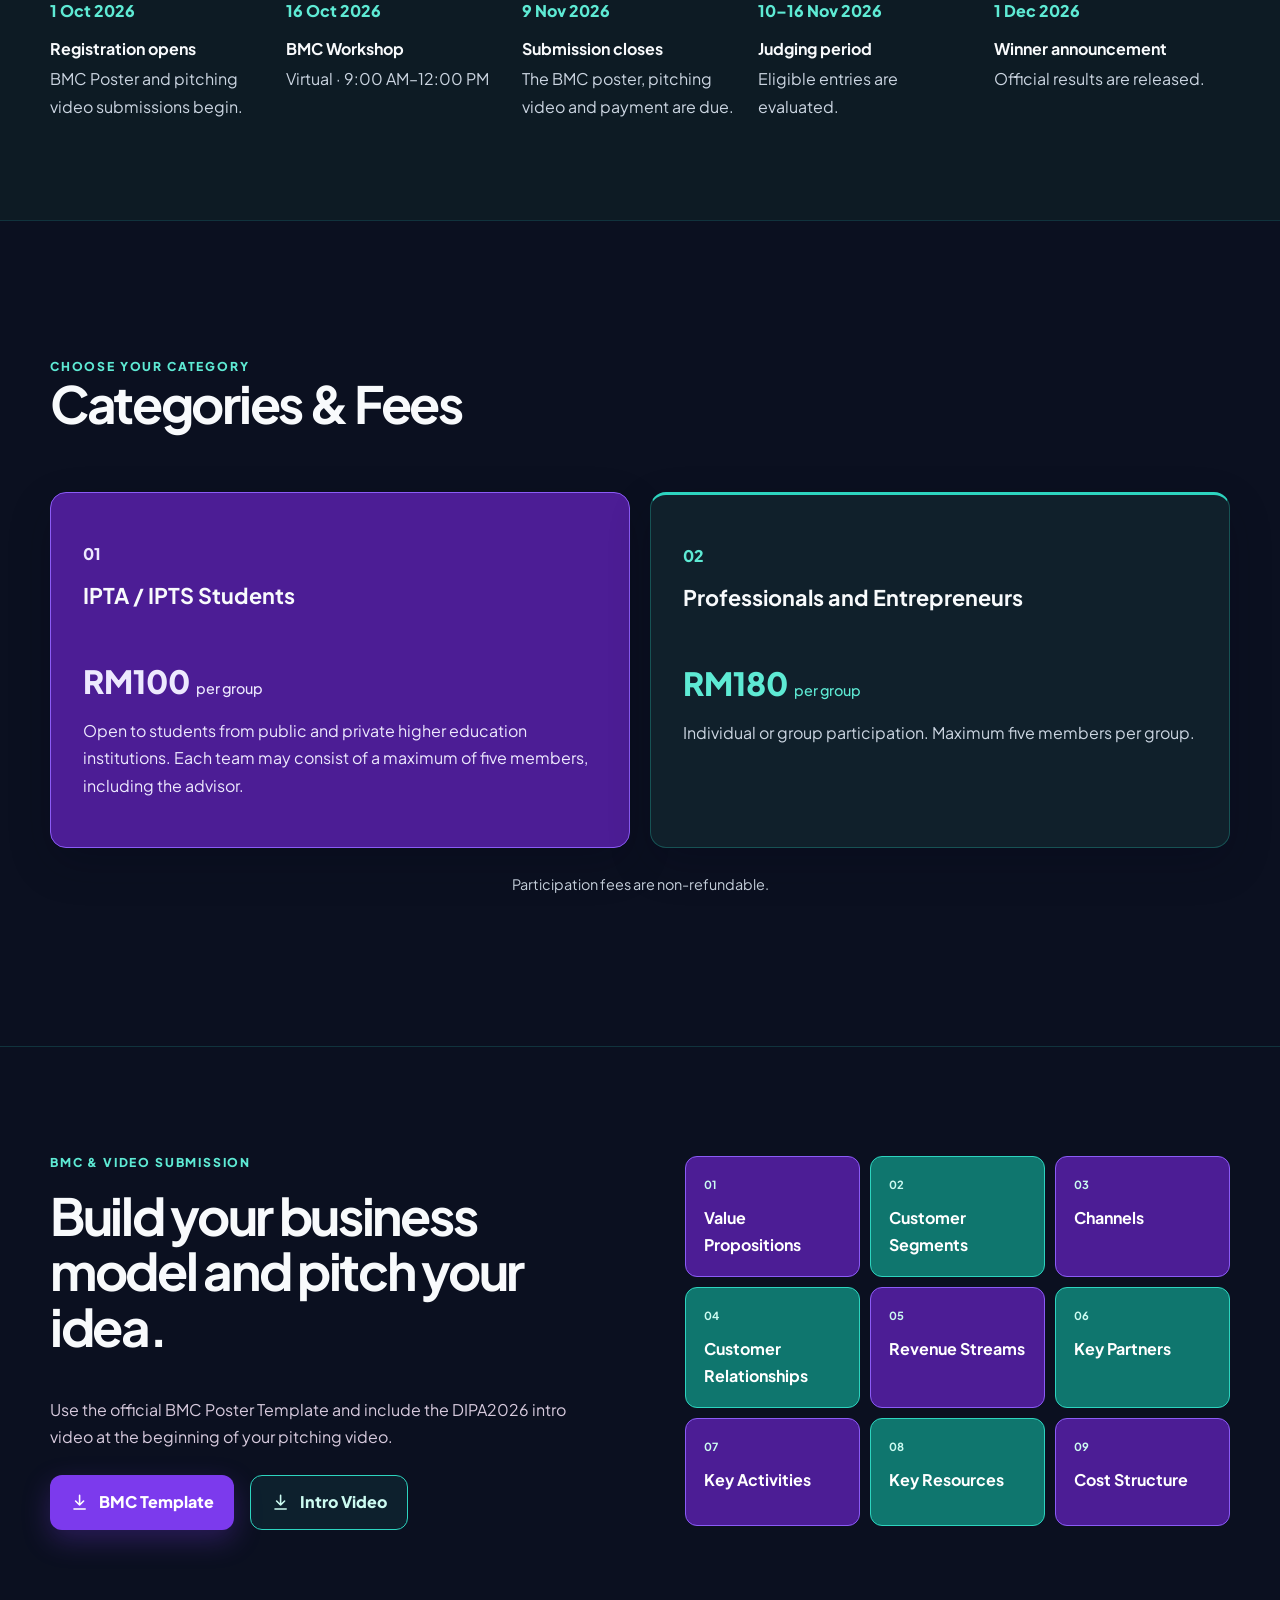
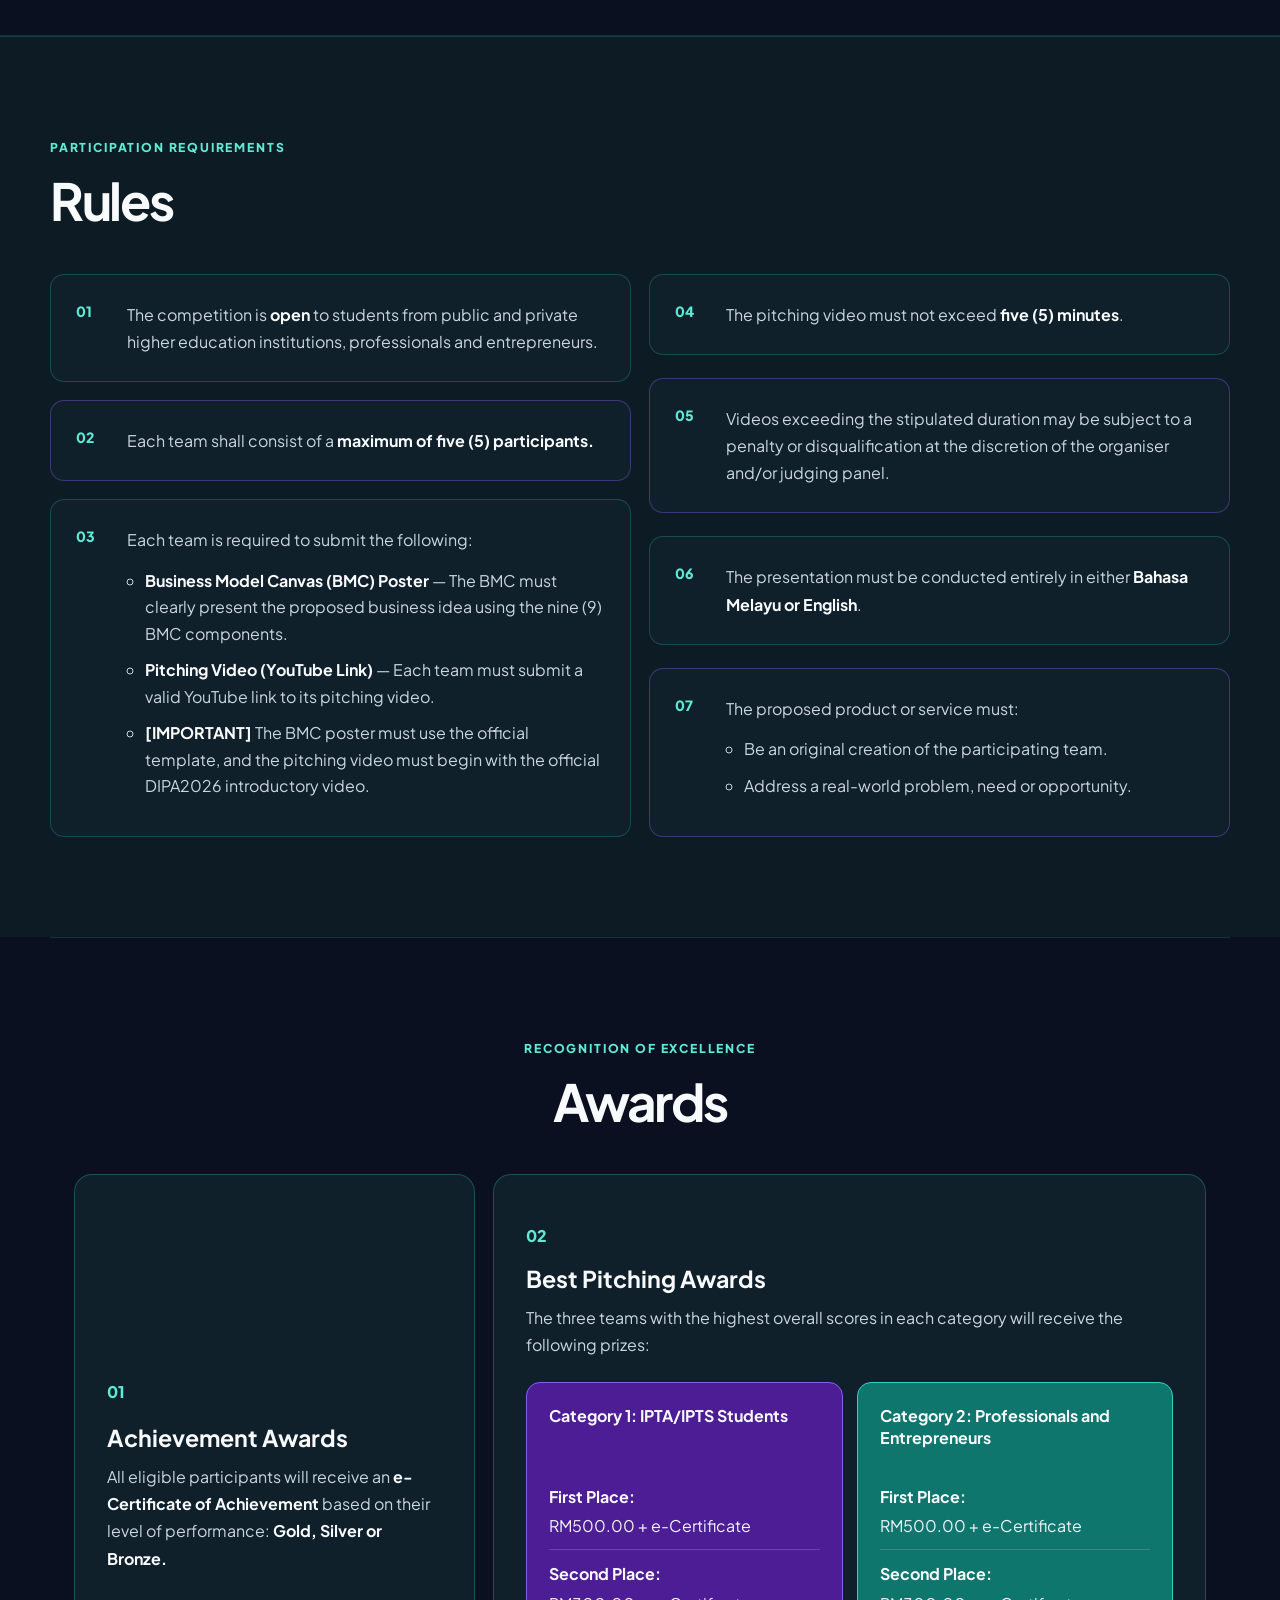
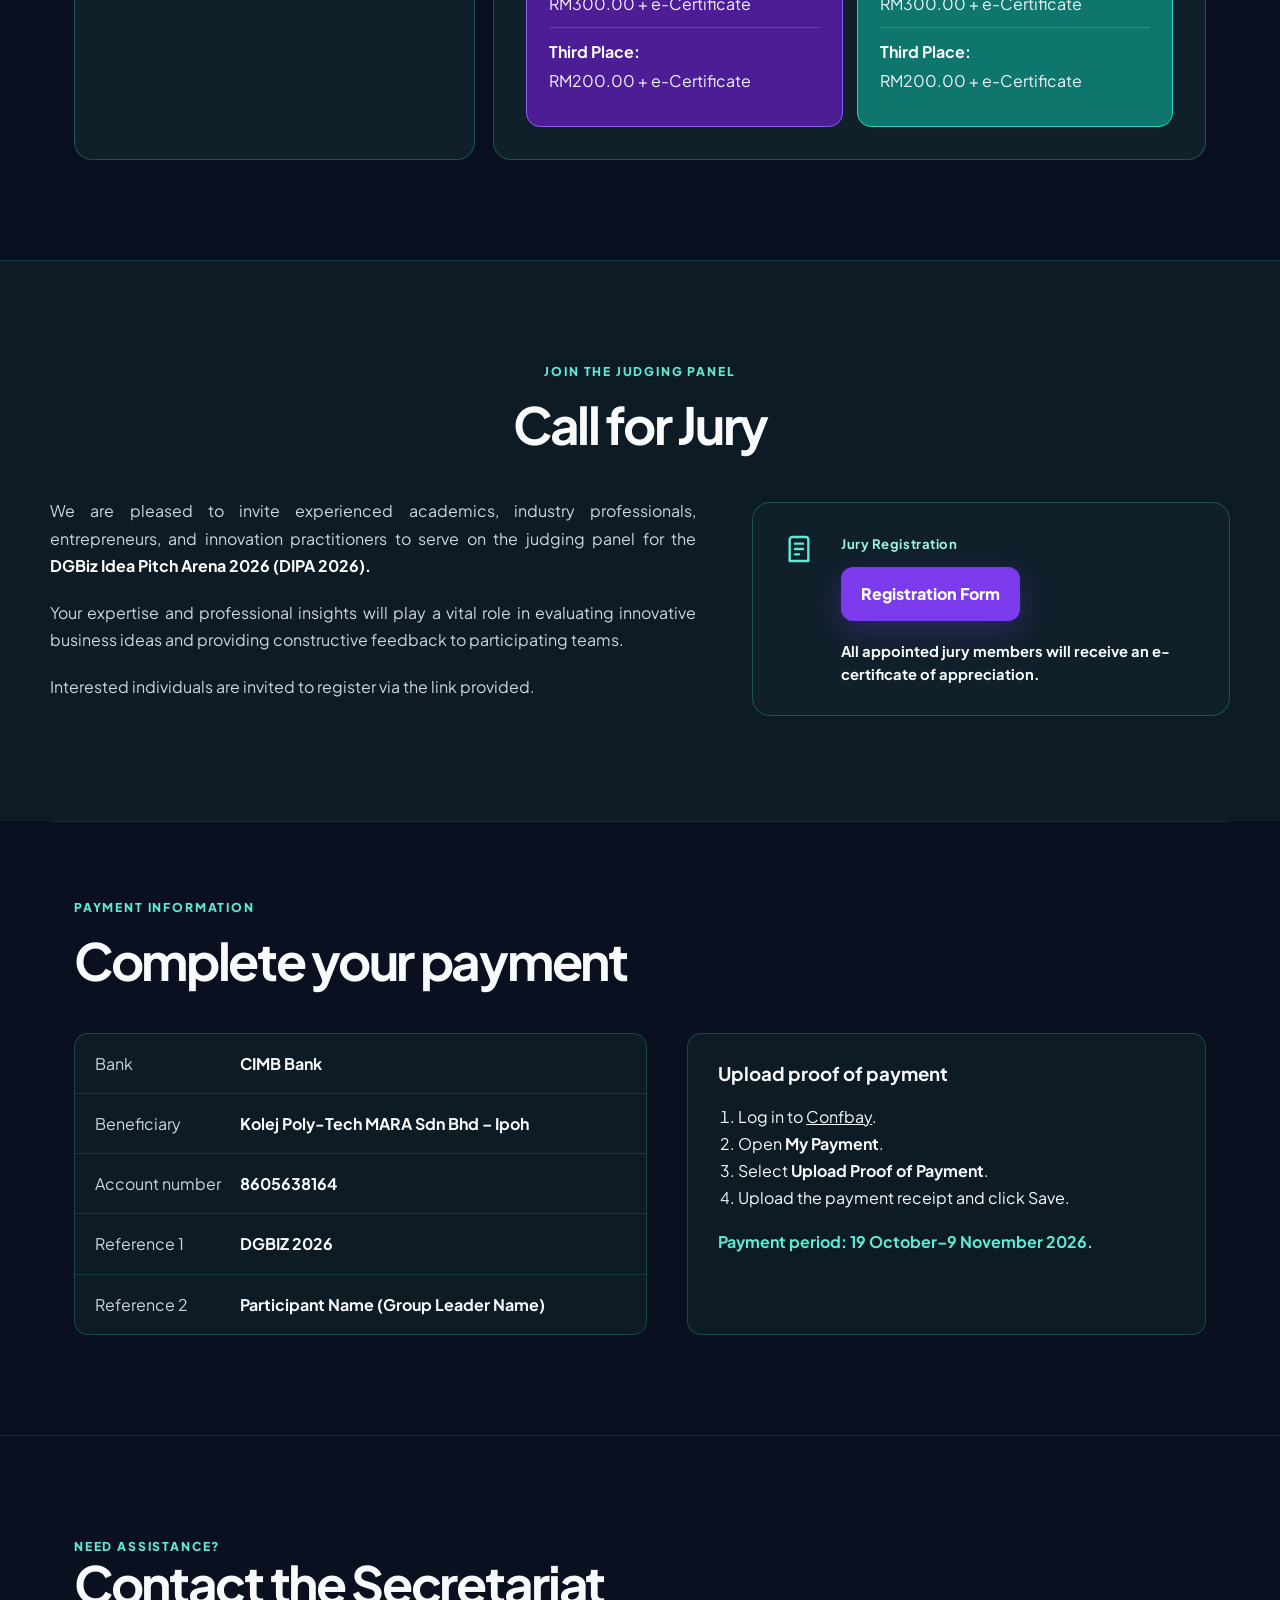
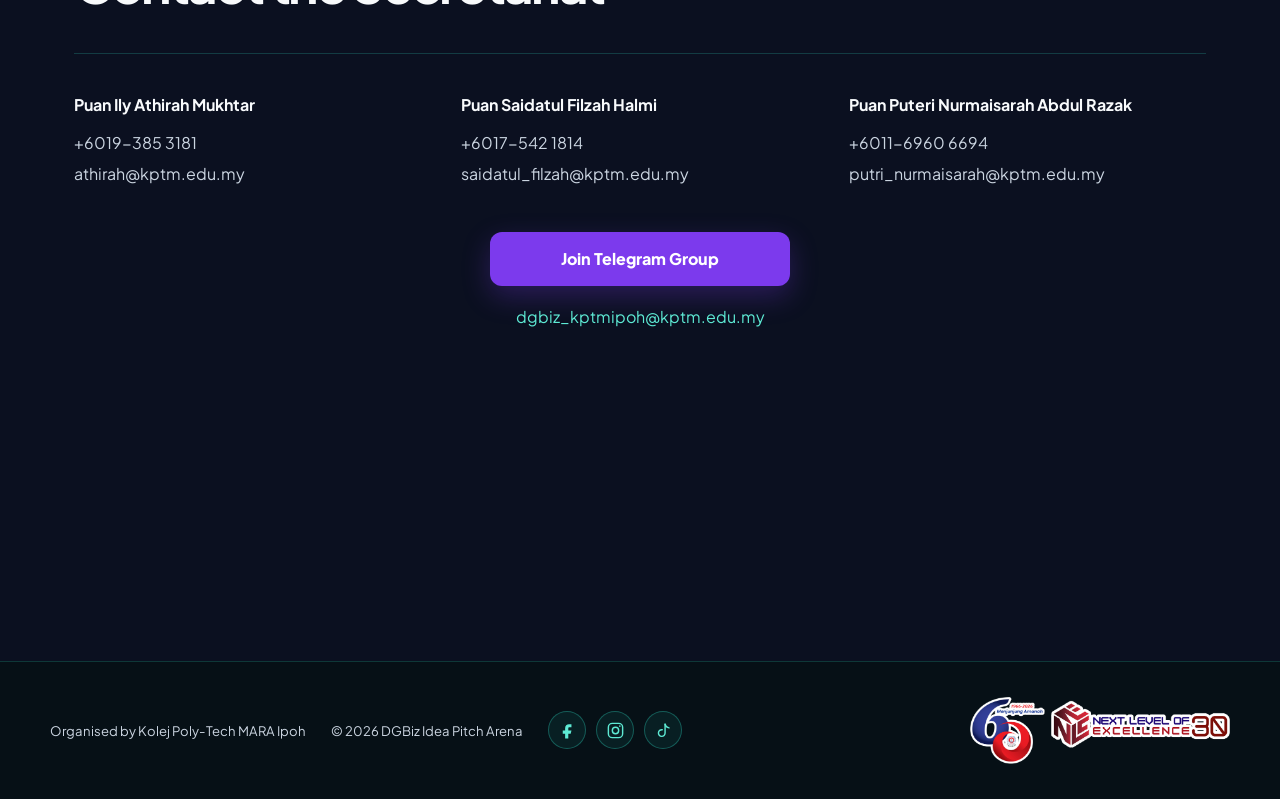
==== commit e7b07912: "Update index.html" ====
--- a/index.html
+++ b/index.html
@@ -184,7 +184,7 @@
             <ul>
               <li><strong>Business Model Canvas (BMC) Poster</strong> — The BMC must clearly present the proposed business idea using the nine (9) BMC components.</li>
               <li><strong>Pitching Video (YouTube Link)</strong> — Each team must submit a valid YouTube link to its pitching video.</li>
-              <li><strong>[IMPORTANT]</strong>The BMC poster must use the official template, and the pitching video must begin with the official DIPA2026 introductory video.</li>
+              <li><strong>[IMPORTANT]</strong> The BMC poster must use the official template, and the pitching video must begin with the official DIPA2026 introductory video.</li>
             </ul>
           </li>
         </ol>
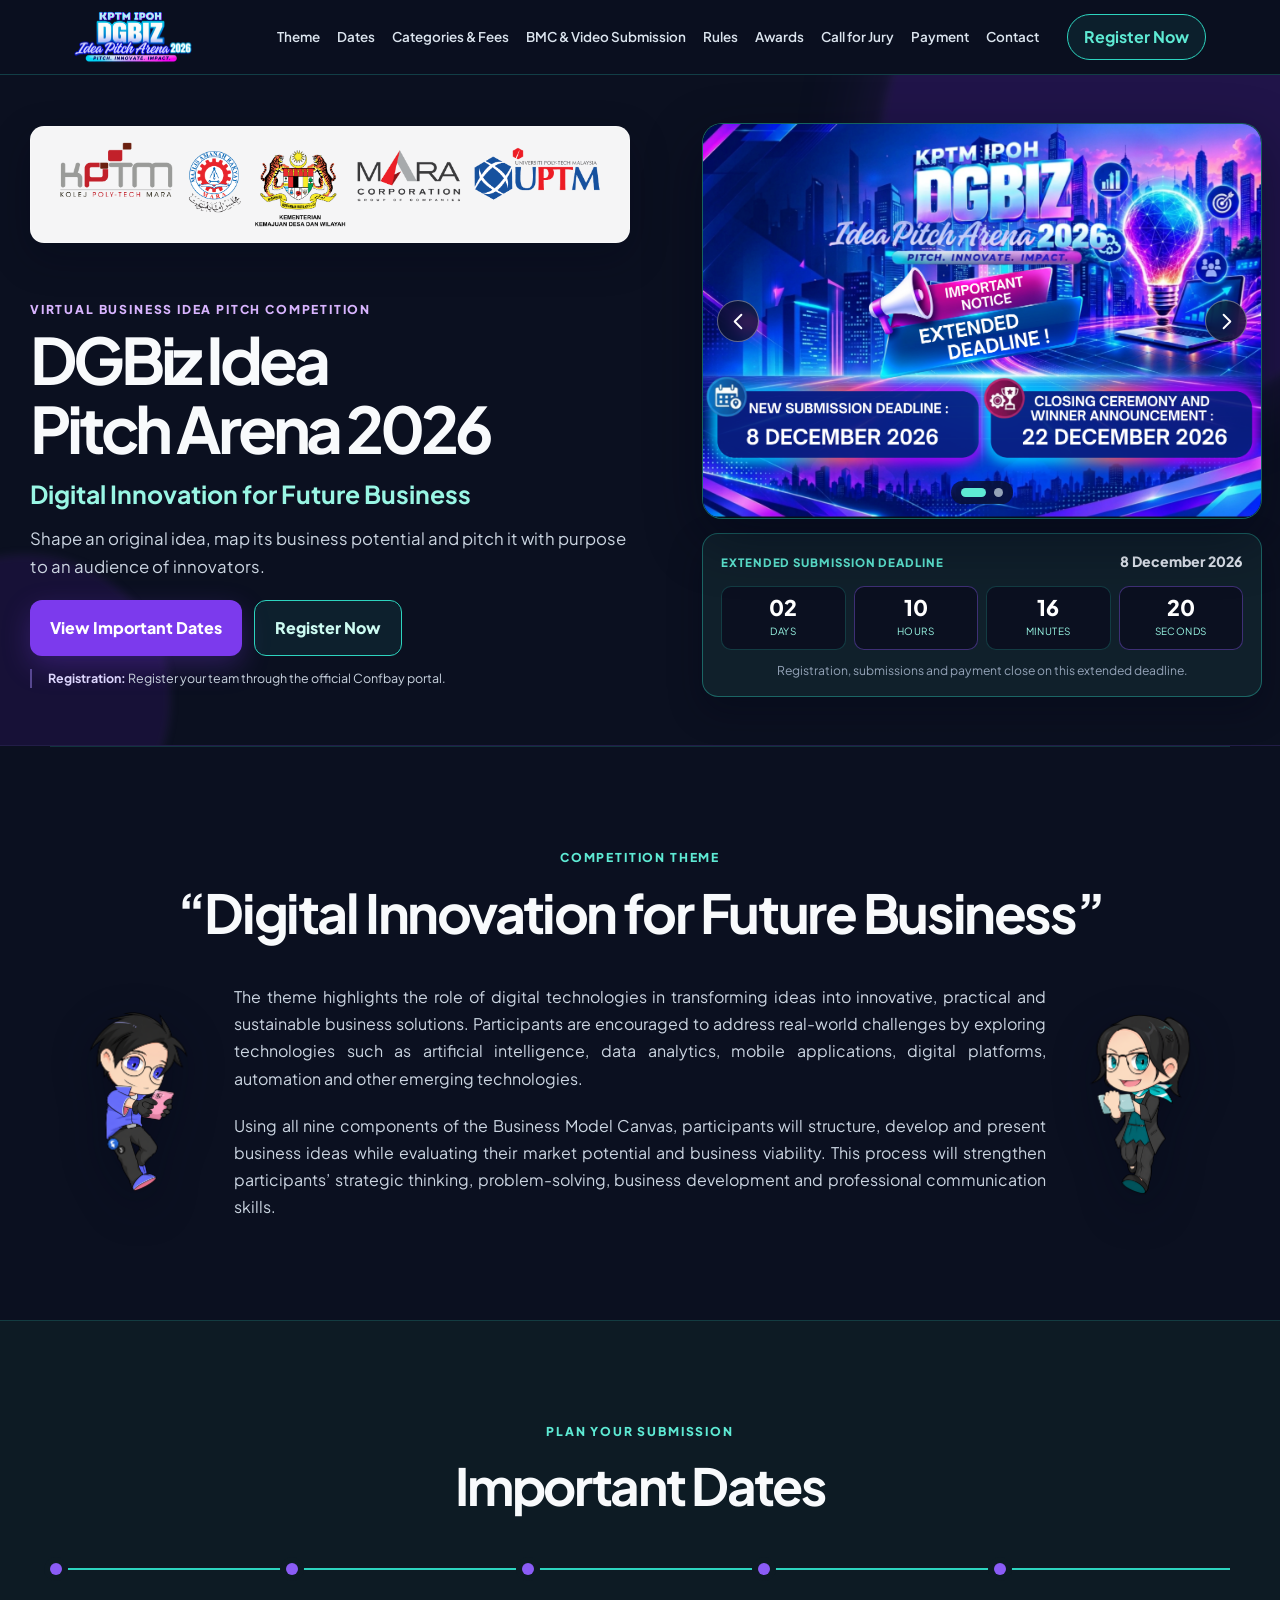
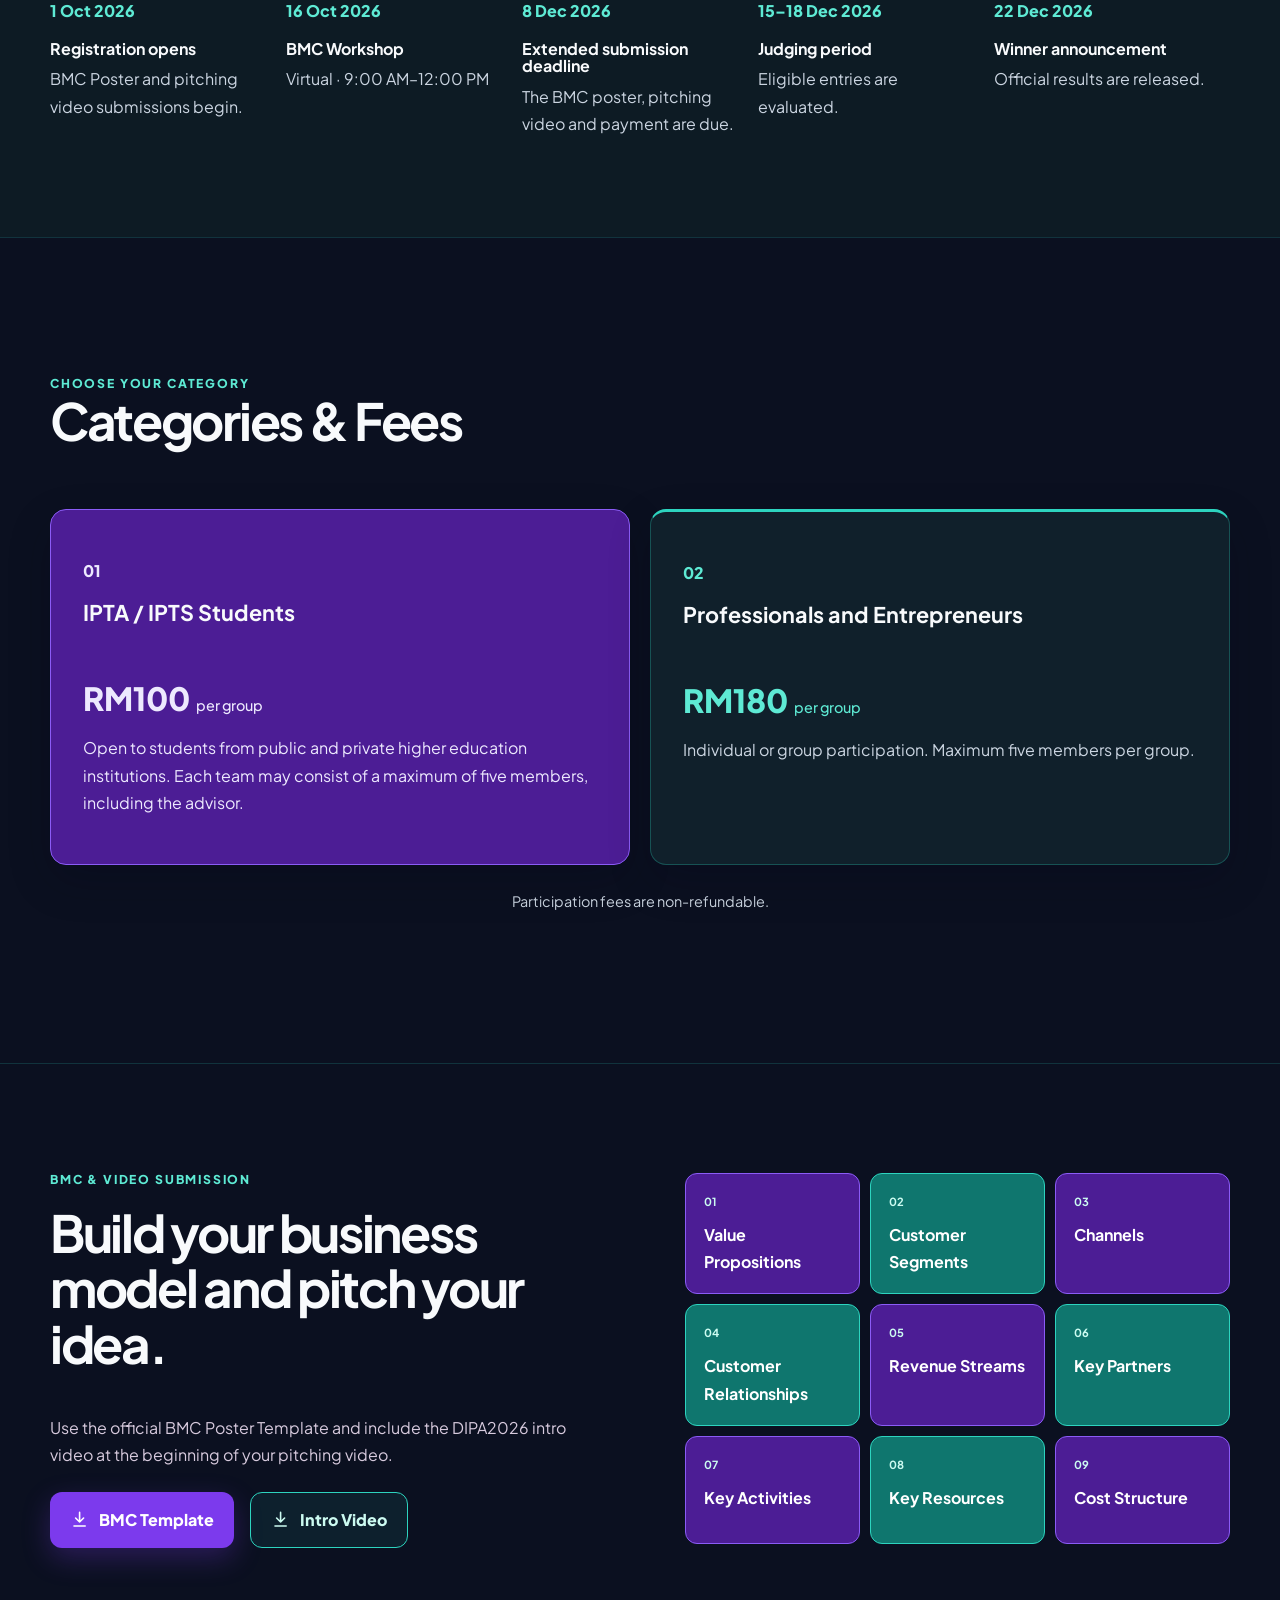
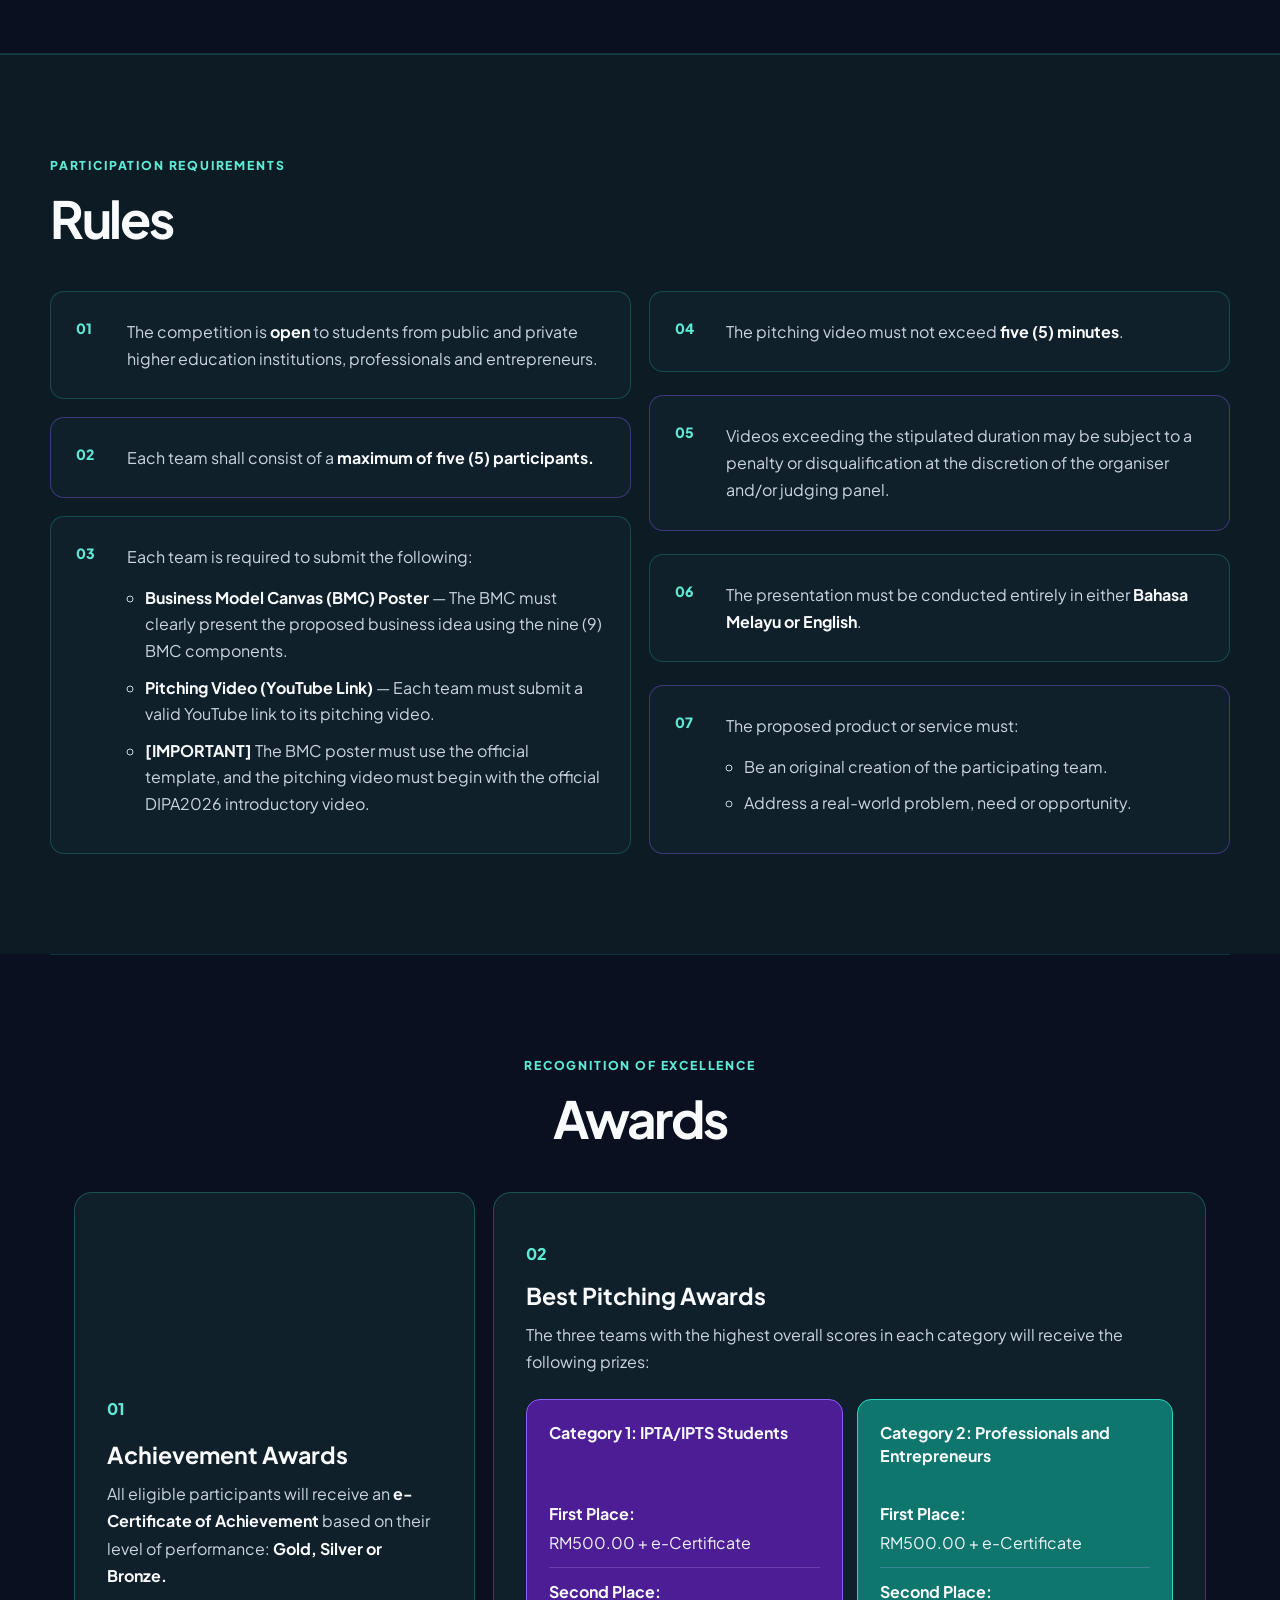
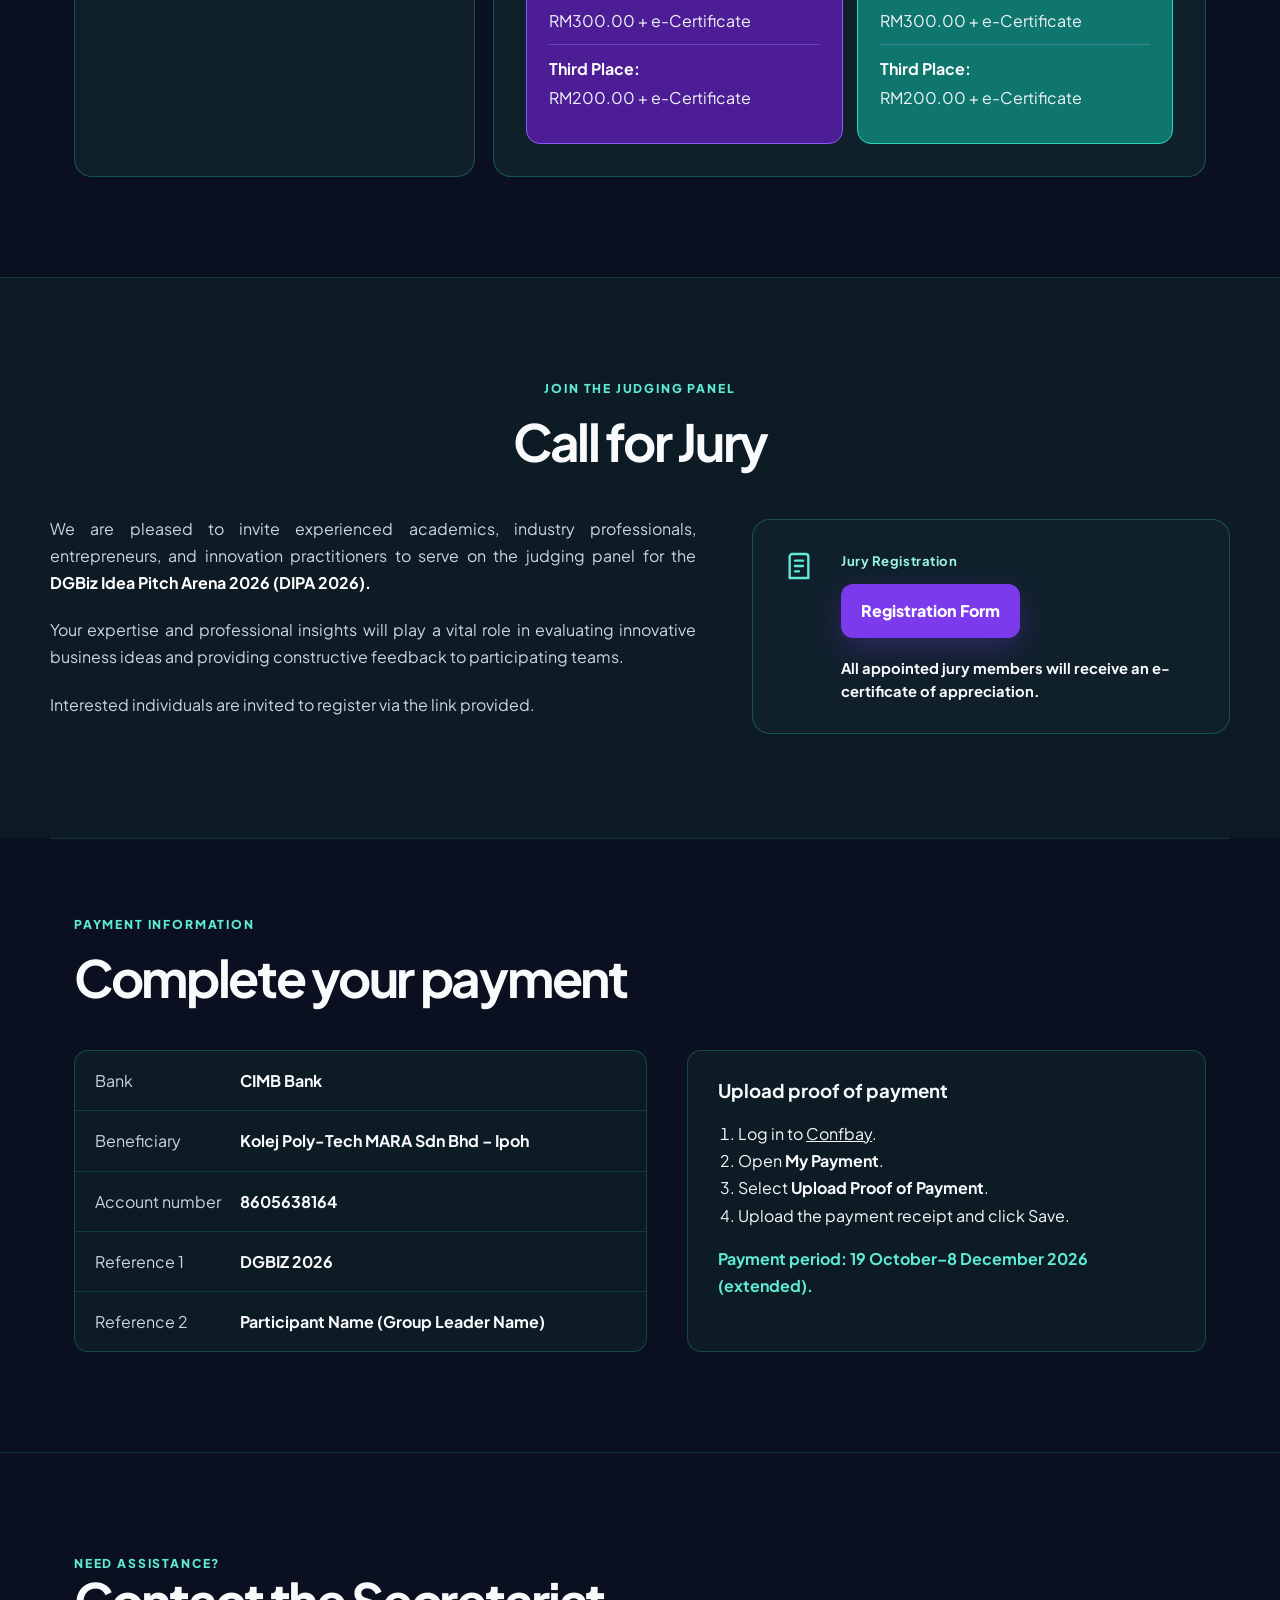
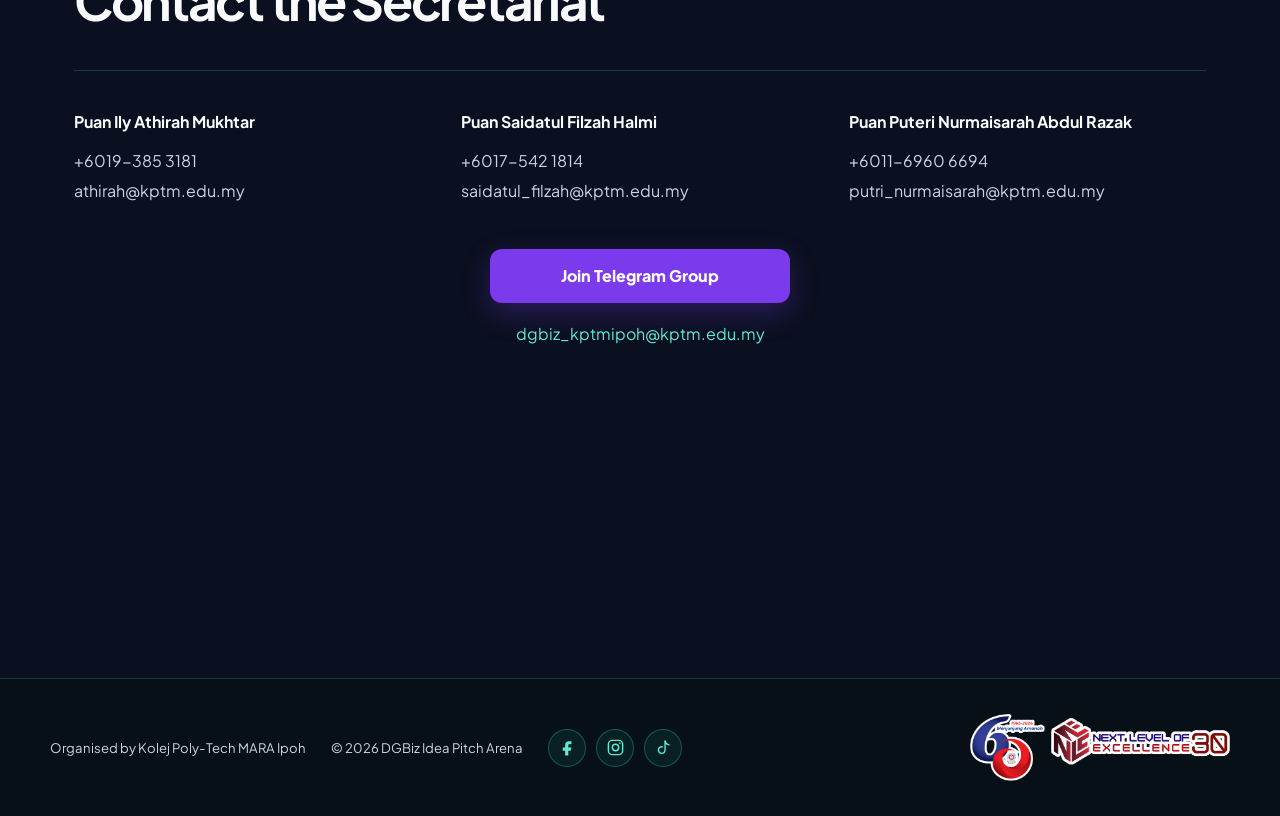
==== commit 15f32aa8: "Update extended deadline" ====
--- a/index.html
+++ b/index.html
@@ -61,6 +61,9 @@
           <section class="hero-slider" aria-label="DIPA 2026 announcements" aria-roledescription="carousel">
             <div class="hero-slides" aria-live="polite">
               <figure class="hero-slide is-active">
+                <img src="assets/dipa-extended-deadline.png" alt="Extended Deadline DGBiz Idea Pitch Arena 2026">
+              </figure>
+              <figure class="hero-slide is-active">
                 <img src="assets/dipa-call-for-participants.jpeg" alt="Call for Participants poster for DGBiz Idea Pitch Arena 2026">
               </figure>
               <figure class="hero-slide">
@@ -80,8 +83,8 @@
           </section>
           <aside class="slider-countdown" aria-label="Countdown to the submission deadline">
             <div class="slider-countdown-heading">
-              <span>Submission Deadline</span>
-              <time datetime="2026-11-09T23:59:59+08:00">9 November 2026</time>
+              <span>Extended Submission Deadline</span>
+              <time datetime="2026-12-08T23:59:59+08:00">8 December 2026</time>
             </div>
             <div class="slider-count-grid" id="countdown" aria-live="polite">
               <div><strong id="days">--</strong><span>Days</span></div>
@@ -89,7 +92,7 @@
               <div><strong id="minutes">--</strong><span>Minutes</span></div>
               <div><strong id="seconds">--</strong><span>Seconds</span></div>
             </div>
-            <p class="slider-count-status" id="count-status">Registration and submissions close on this date.</p>
+            <p class="slider-count-status" id="count-status">Registration, submissions and payment close on this extended deadline.</p>
           </aside>
         </div>
       </div>
@@ -125,9 +128,9 @@
       <div class="timeline">
         <article><time datetime="2026-10-01">1 Oct 2026</time><div><h3>Registration opens</h3><p>BMC Poster and pitching video submissions begin.</p></div></article>
         <article><time datetime="2026-10-16">16 Oct 2026</time><div><h3>BMC Workshop</h3><p>Virtual · 9:00 AM–12:00 PM</p></div></article>
-        <article><time datetime="2026-11-09">9 Nov 2026</time><div><h3>Submission closes</h3><p>The BMC poster, pitching video and payment are due.</p></div></article>
-        <article><time datetime="2026-11-10">10–16 Nov 2026</time><div><h3>Judging period</h3><p>Eligible entries are evaluated.</p></div></article>
-        <article><time datetime="2026-12-01">1 Dec 2026</time><div><h3>Winner announcement</h3><p>Official results are released.</p></div></article>
+        <article><time datetime="2026-12-08">8 Dec 2026</time><div><h3>Extended submission deadline</h3><p>The BMC poster, pitching video and payment are due.</p></div></article>
+        <article><time datetime="2026-12-15">15–18 Dec 2026</time><div><h3>Judging period</h3><p>Eligible entries are evaluated.</p></div></article>
+        <article><time datetime="2026-12-22">22 Dec 2026</time><div><h3>Winner announcement</h3><p>Official results are released.</p></div></article>
       </div>
     </section>
 
@@ -281,7 +284,7 @@
       <div class="section-heading"><p class="eyebrow purple">Payment information</p><h2>Complete your payment</h2></div>
       <div class="payment-grid">
         <dl><div><dt>Bank</dt><dd>CIMB Bank</dd></div><div><dt>Beneficiary</dt><dd>Kolej Poly-Tech MARA Sdn Bhd – Ipoh</dd></div><div><dt>Account number</dt><dd>8605638164</dd></div><div><dt>Reference 1</dt><dd>DGBIZ 2026</dd></div><div><dt>Reference 2</dt><dd>Participant Name (Group Leader Name)</dd></div></dl>
-        <div class="payment-steps"><h3>Upload proof of payment</h3><ol><li>Log in to <a href="https://submit.confbay.com/conf/dipa2026" target="_blank" rel="noopener">Confbay</a>.</li><li>Open <strong>My Payment</strong>.</li><li>Select <strong>Upload Proof of Payment</strong>.</li><li>Upload the payment receipt and click Save.</li></ol><p>Payment period: 19 October–9 November 2026.</p></div>
+        <div class="payment-steps"><h3>Upload proof of payment</h3><ol><li>Log in to <a href="https://submit.confbay.com/conf/dipa2026" target="_blank" rel="noopener">Confbay</a>.</li><li>Open <strong>My Payment</strong>.</li><li>Select <strong>Upload Proof of Payment</strong>.</li><li>Upload the payment receipt and click Save.</li></ol><p>Payment period: 19 October–8 December 2026 (extended).</p></div>
       </div>
     </section>
 
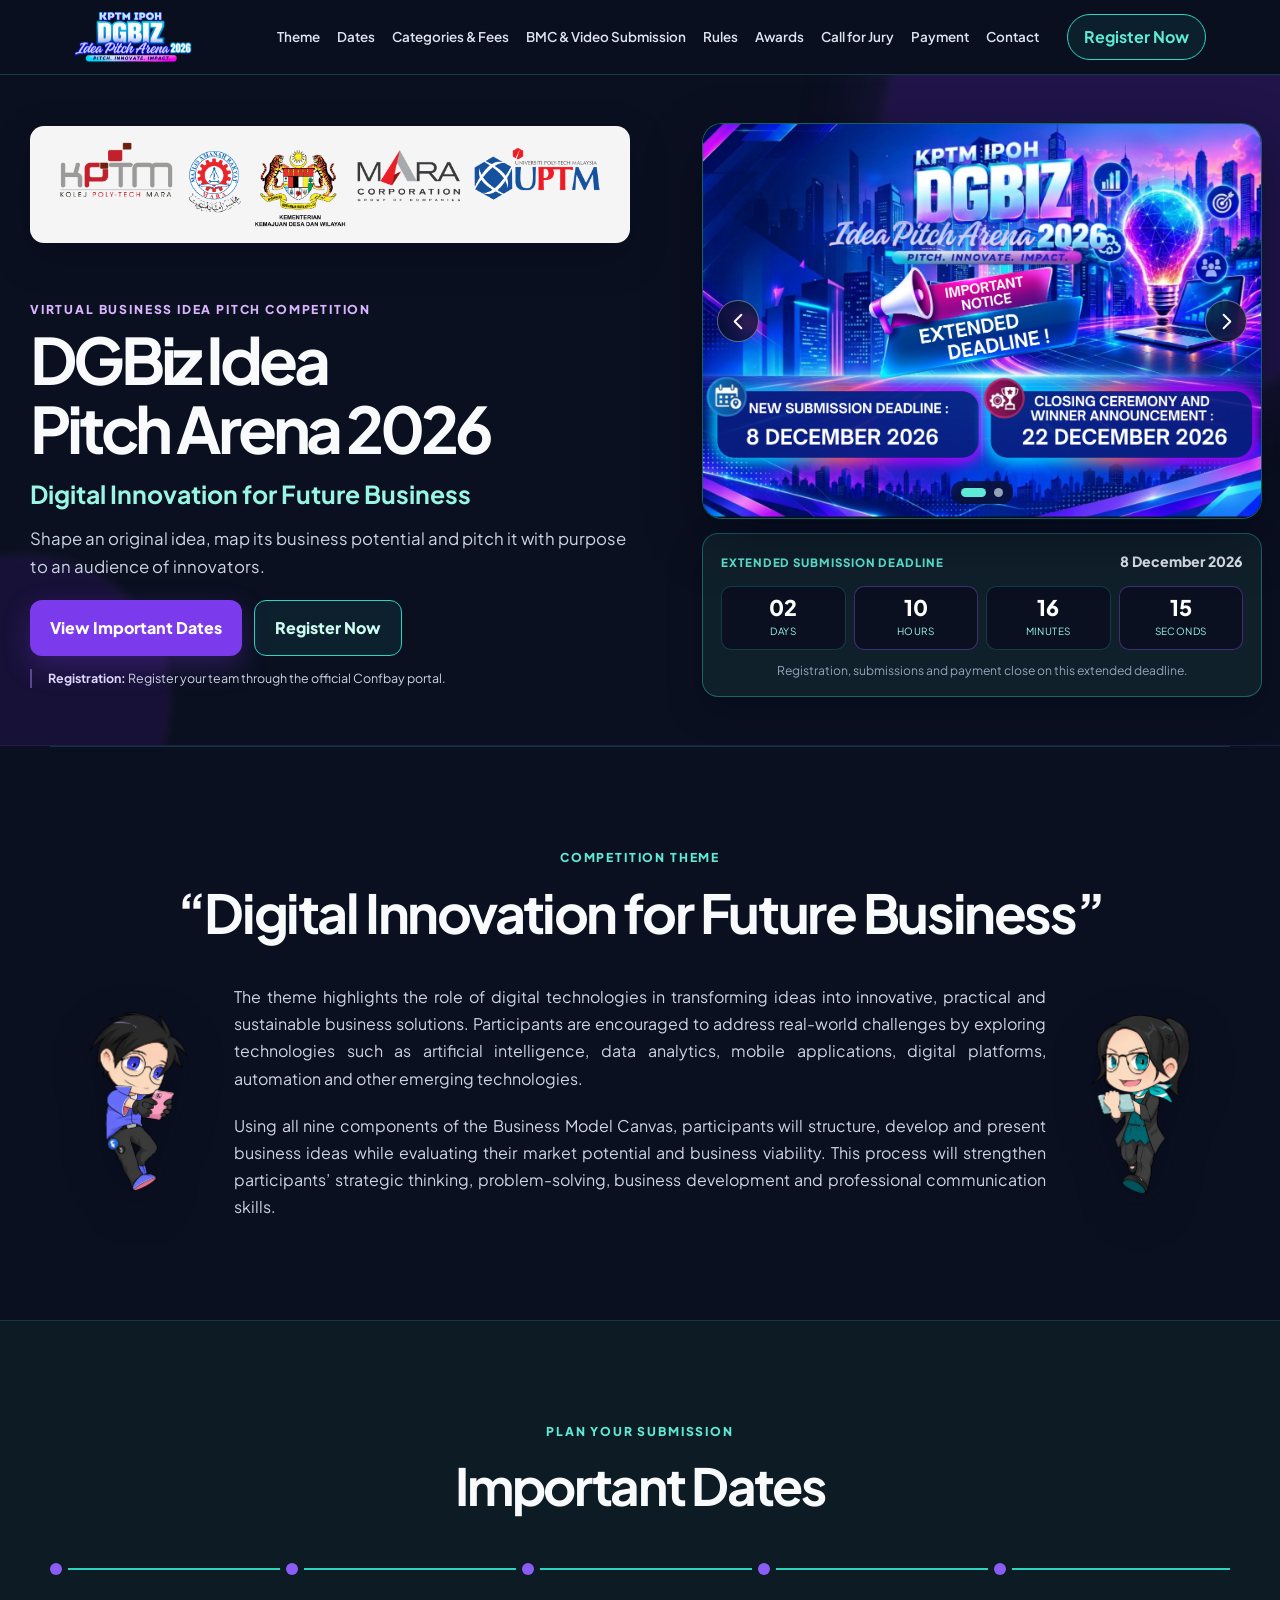
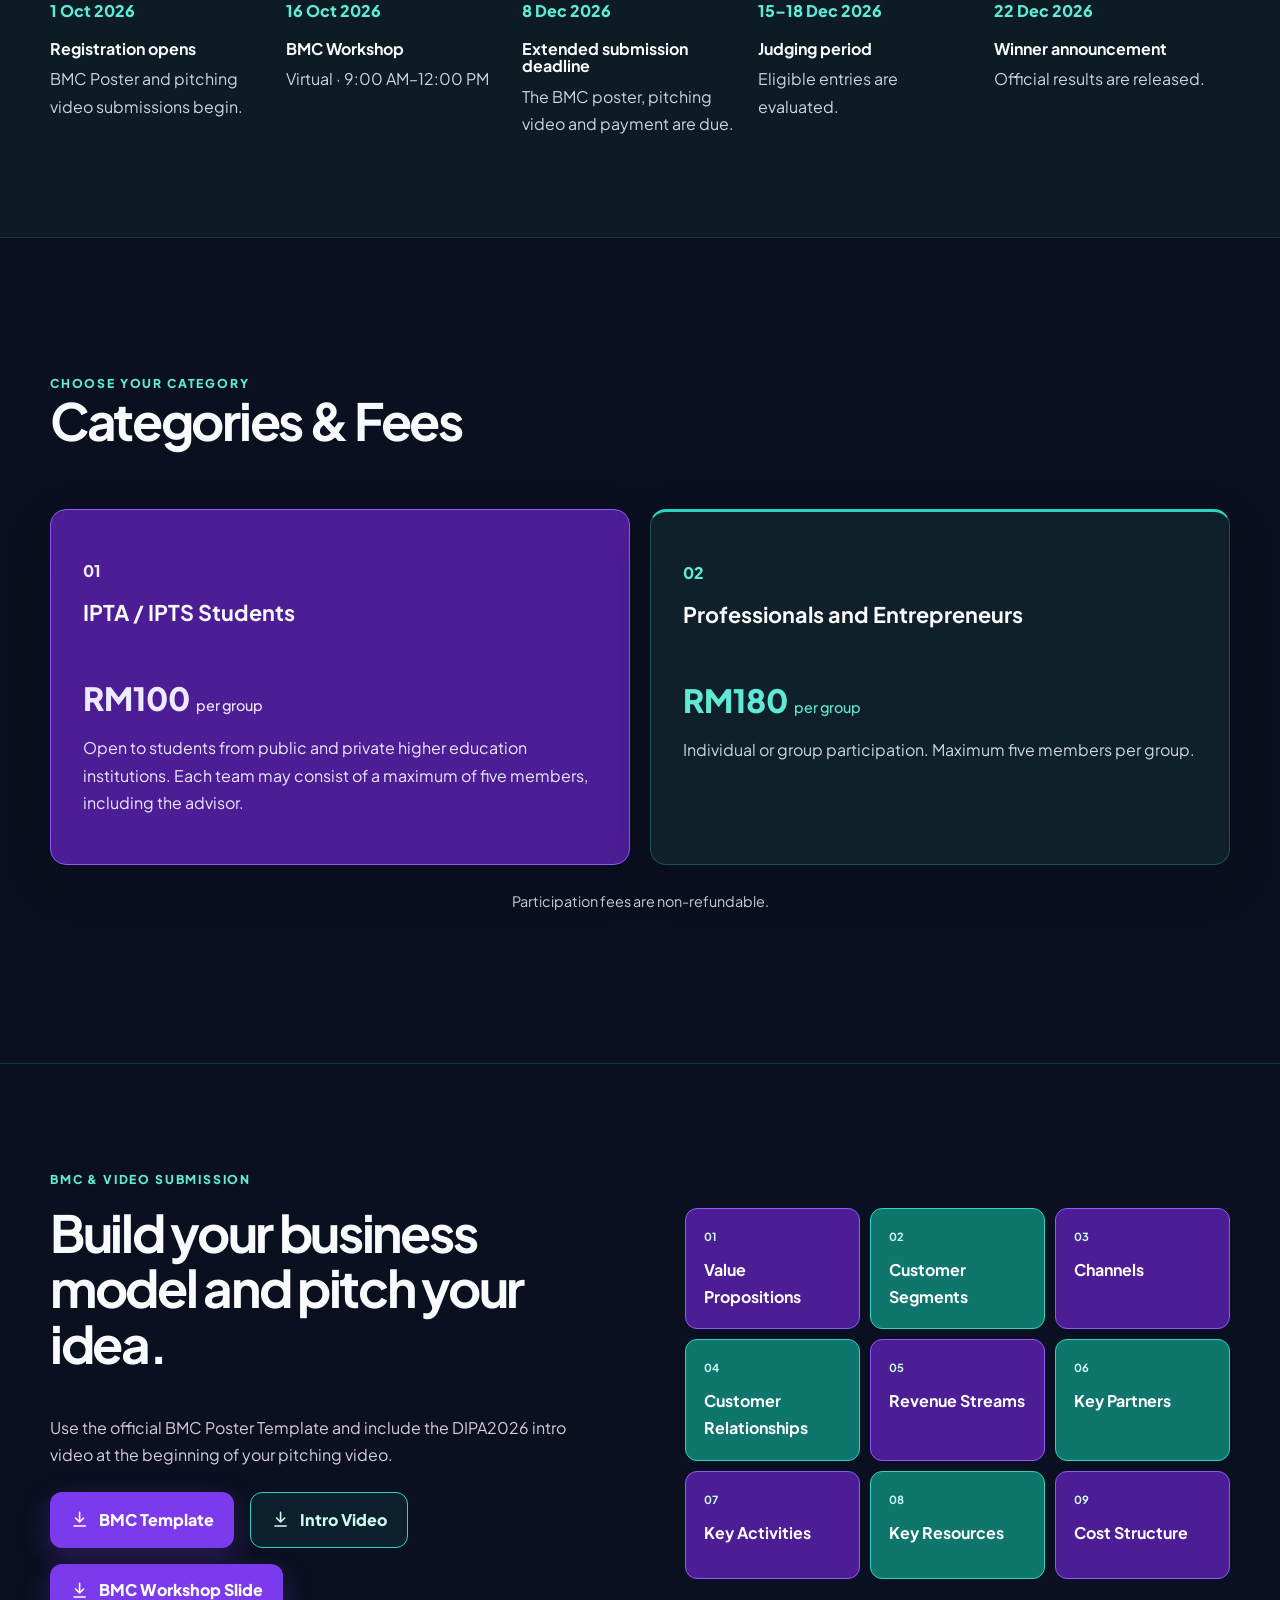
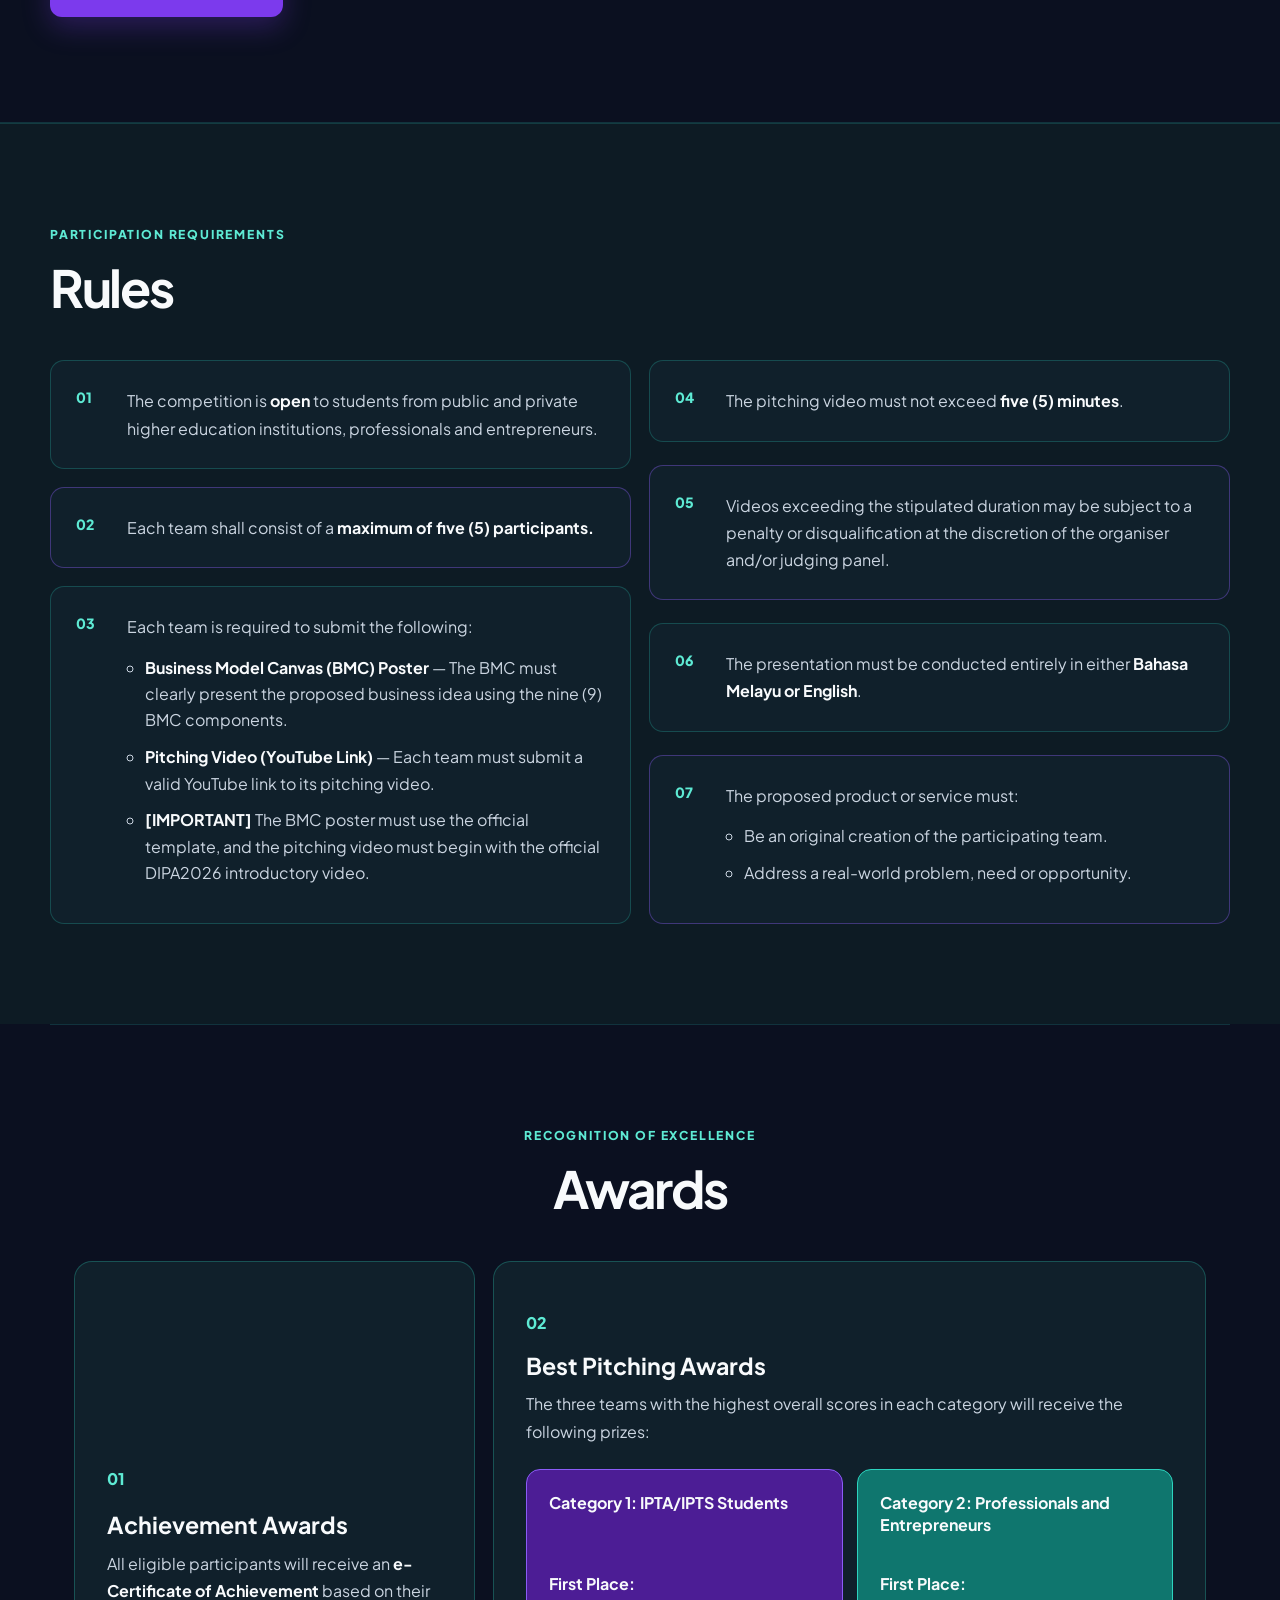
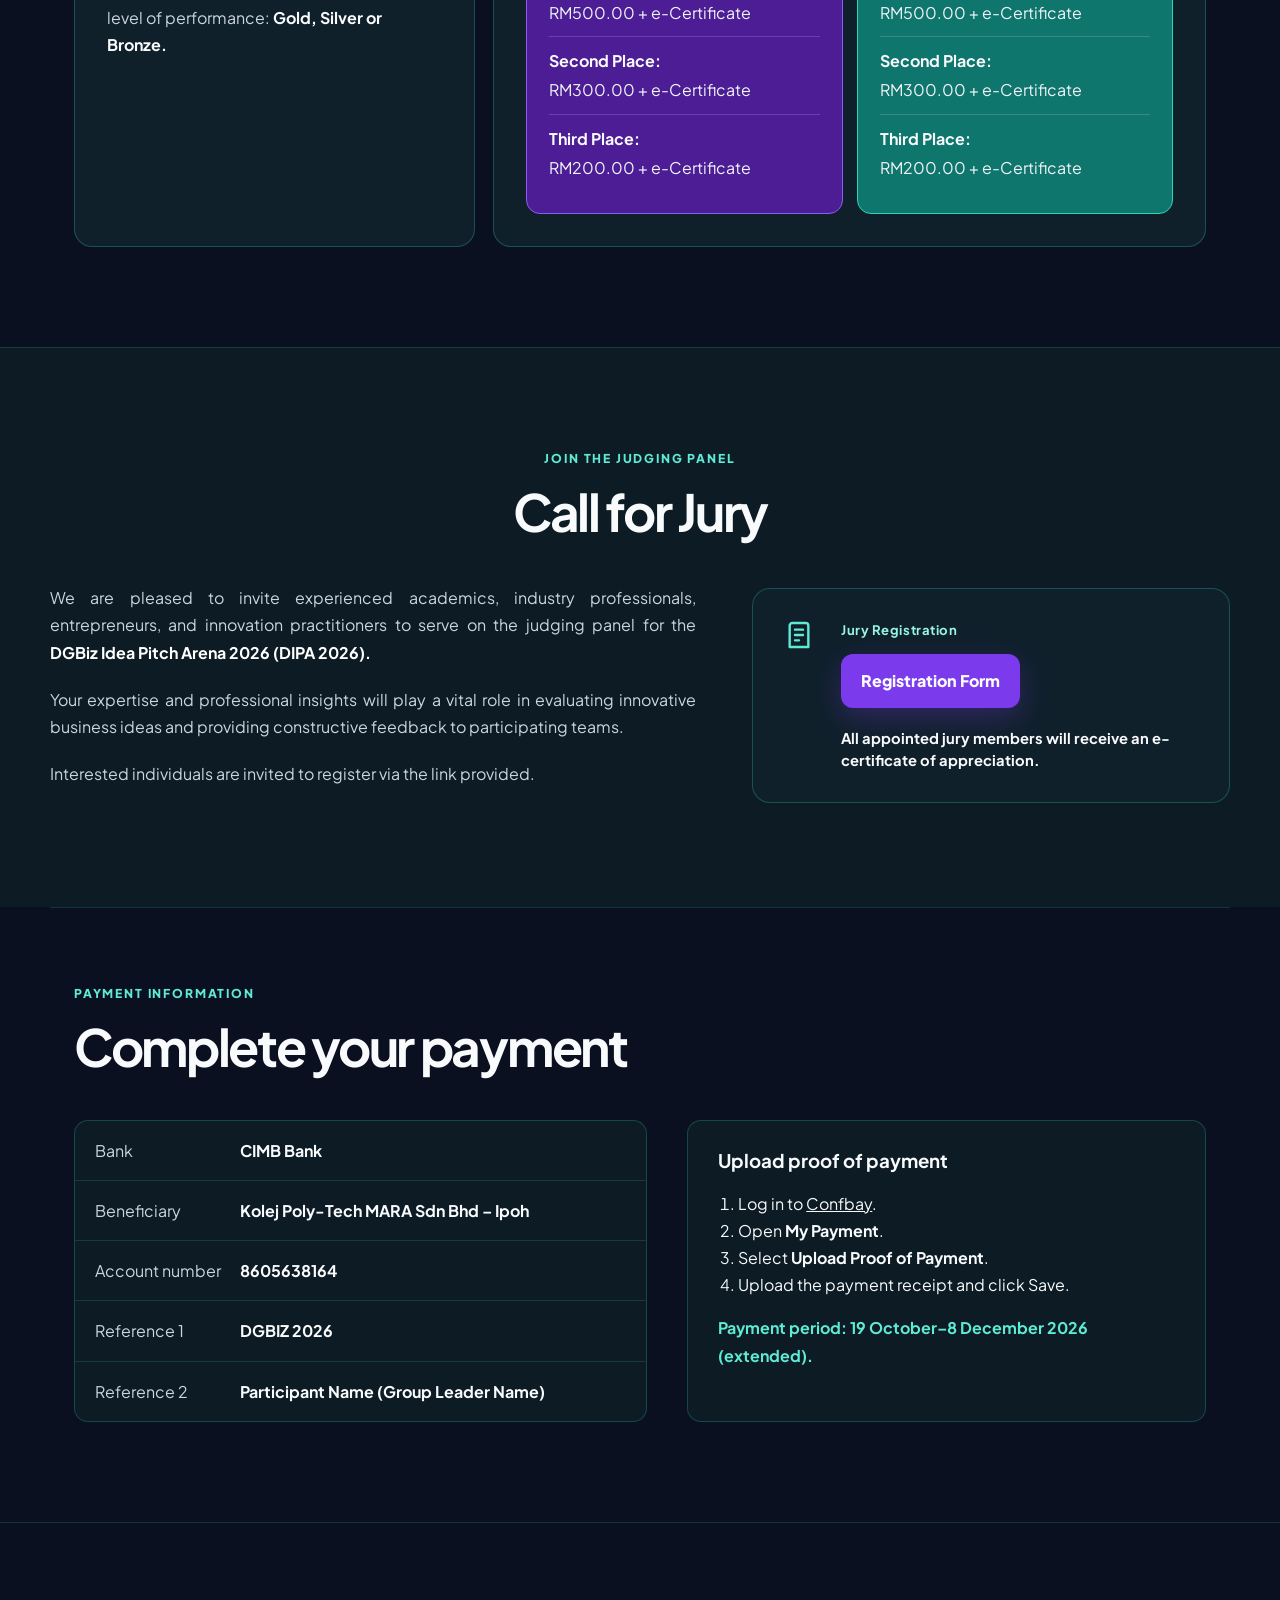
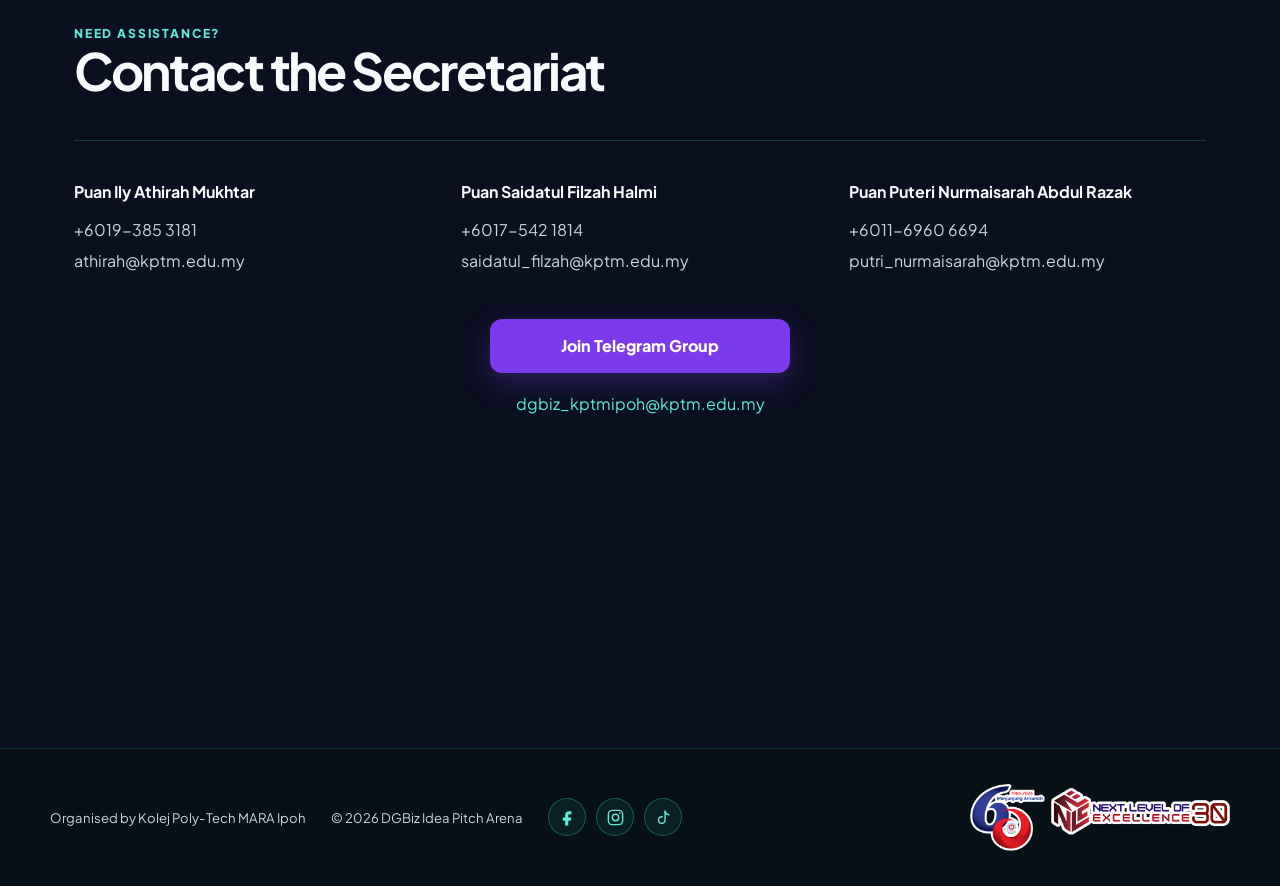
==== commit 27e7b2b3: "Add download button for BMC Workshop Slide" ====
--- a/index.html
+++ b/index.html
@@ -157,7 +157,11 @@
             <a class="button button-outline coming-soon-button" aria-disabled="true" href="documents/DIPA2026-Intro-Video.mp4" download>
                 <svg class="download-icon" viewBox="0 0 24 24" aria-hidden="true"><path d="M12 3v12m0 0 5-5m-5 5-5-5M5 20h14"/></svg>
                 Intro Video
-              </a>
+            </a>
+            <a class="button button-light download-button" aria-disabled="true" href="documents/DIPA2026-BMC-Workshop-Slide.pdf" download>
+              <svg class="download-icon" viewBox="0 0 24 24" aria-hidden="true"><path d="M12 3v12m0 0 5-5m-5 5-5-5M5 20h14"/></svg>
+              BMC Workshop Slide
+            </a>
           </div>
           <!-- 
           <div class="video-download">
